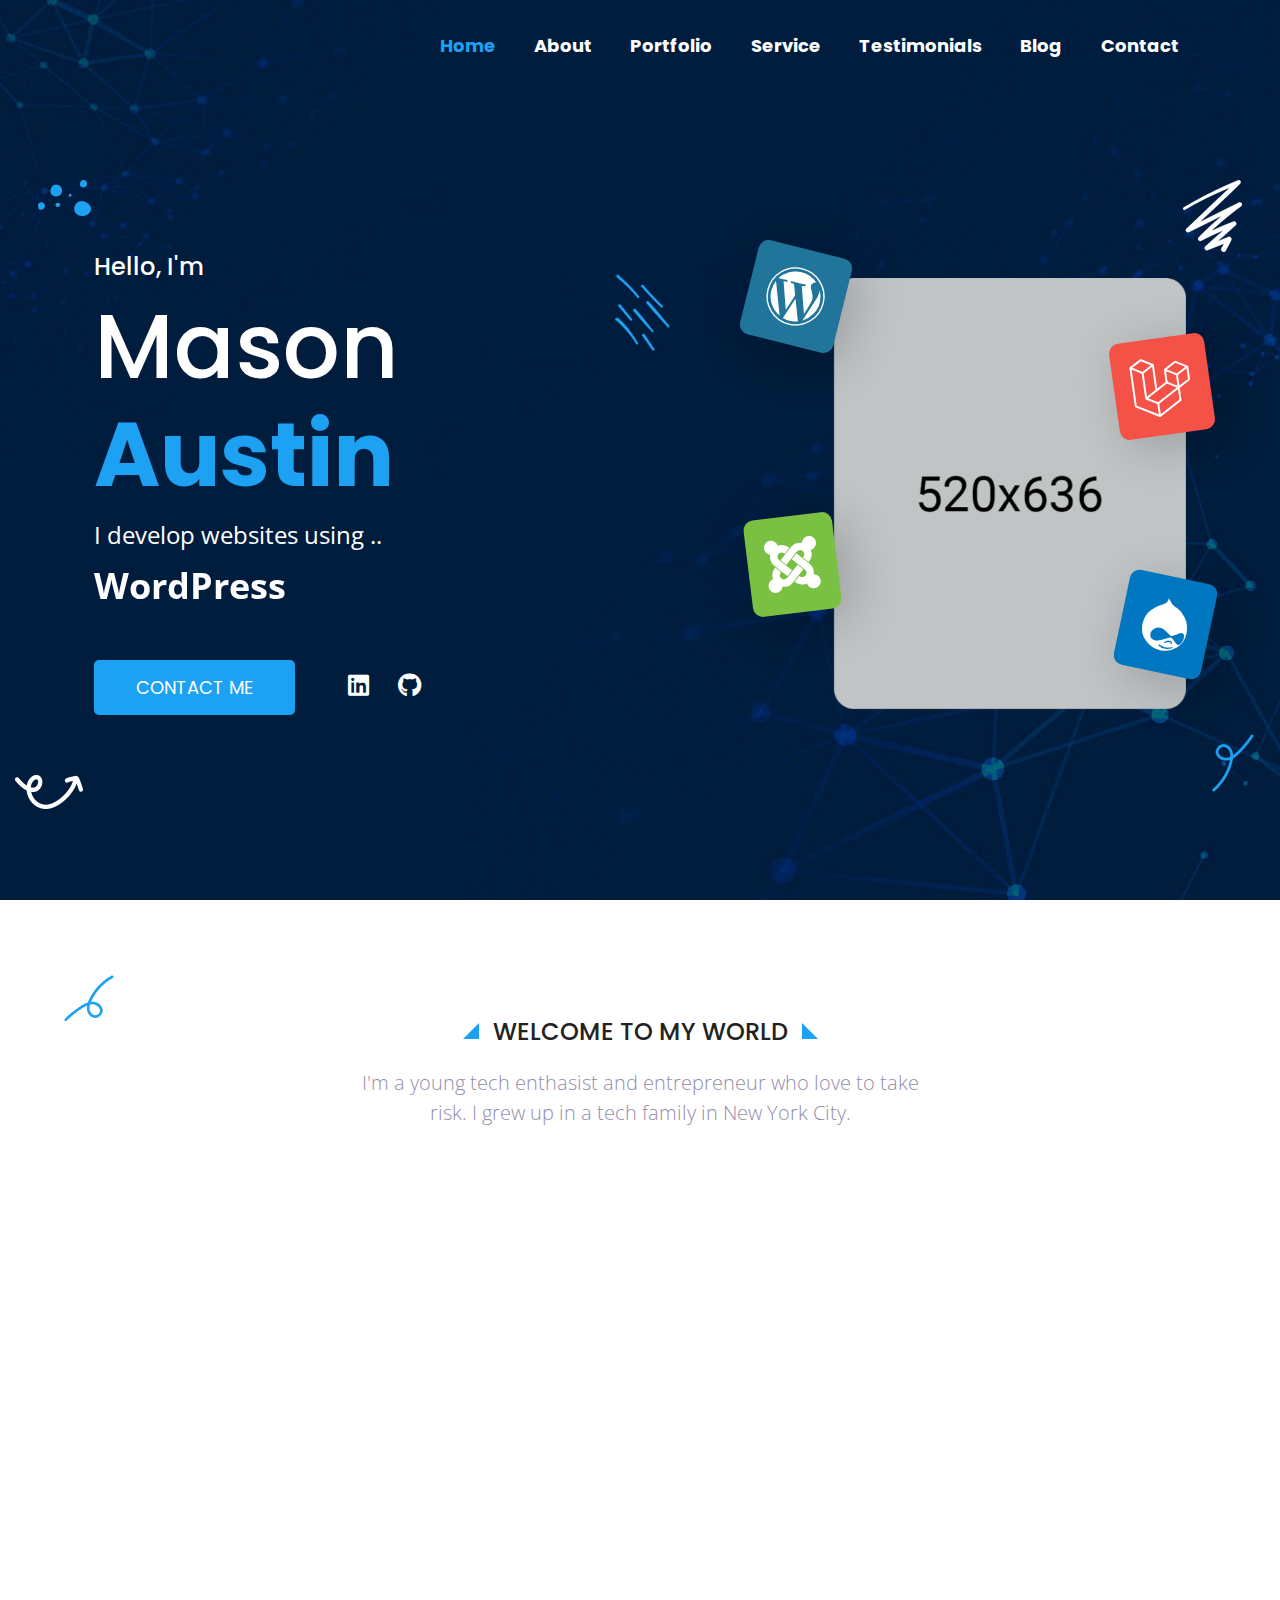
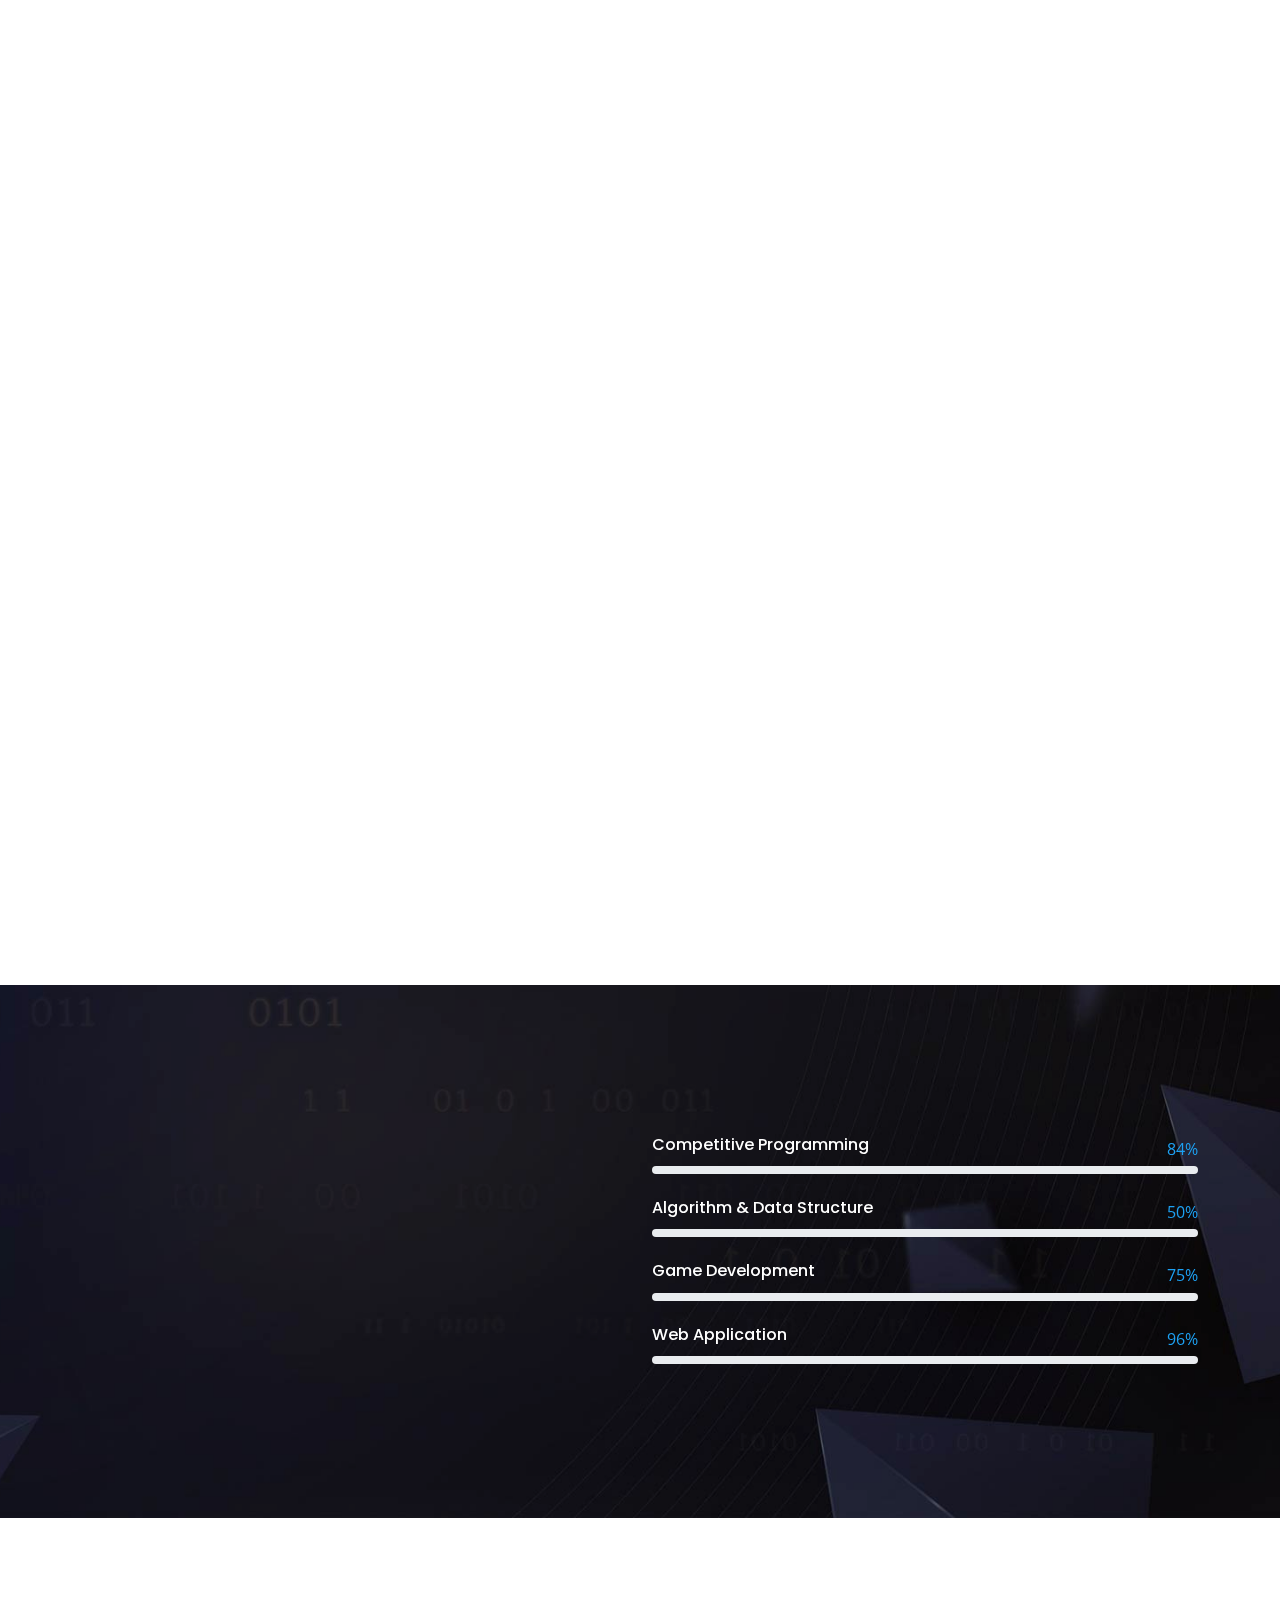
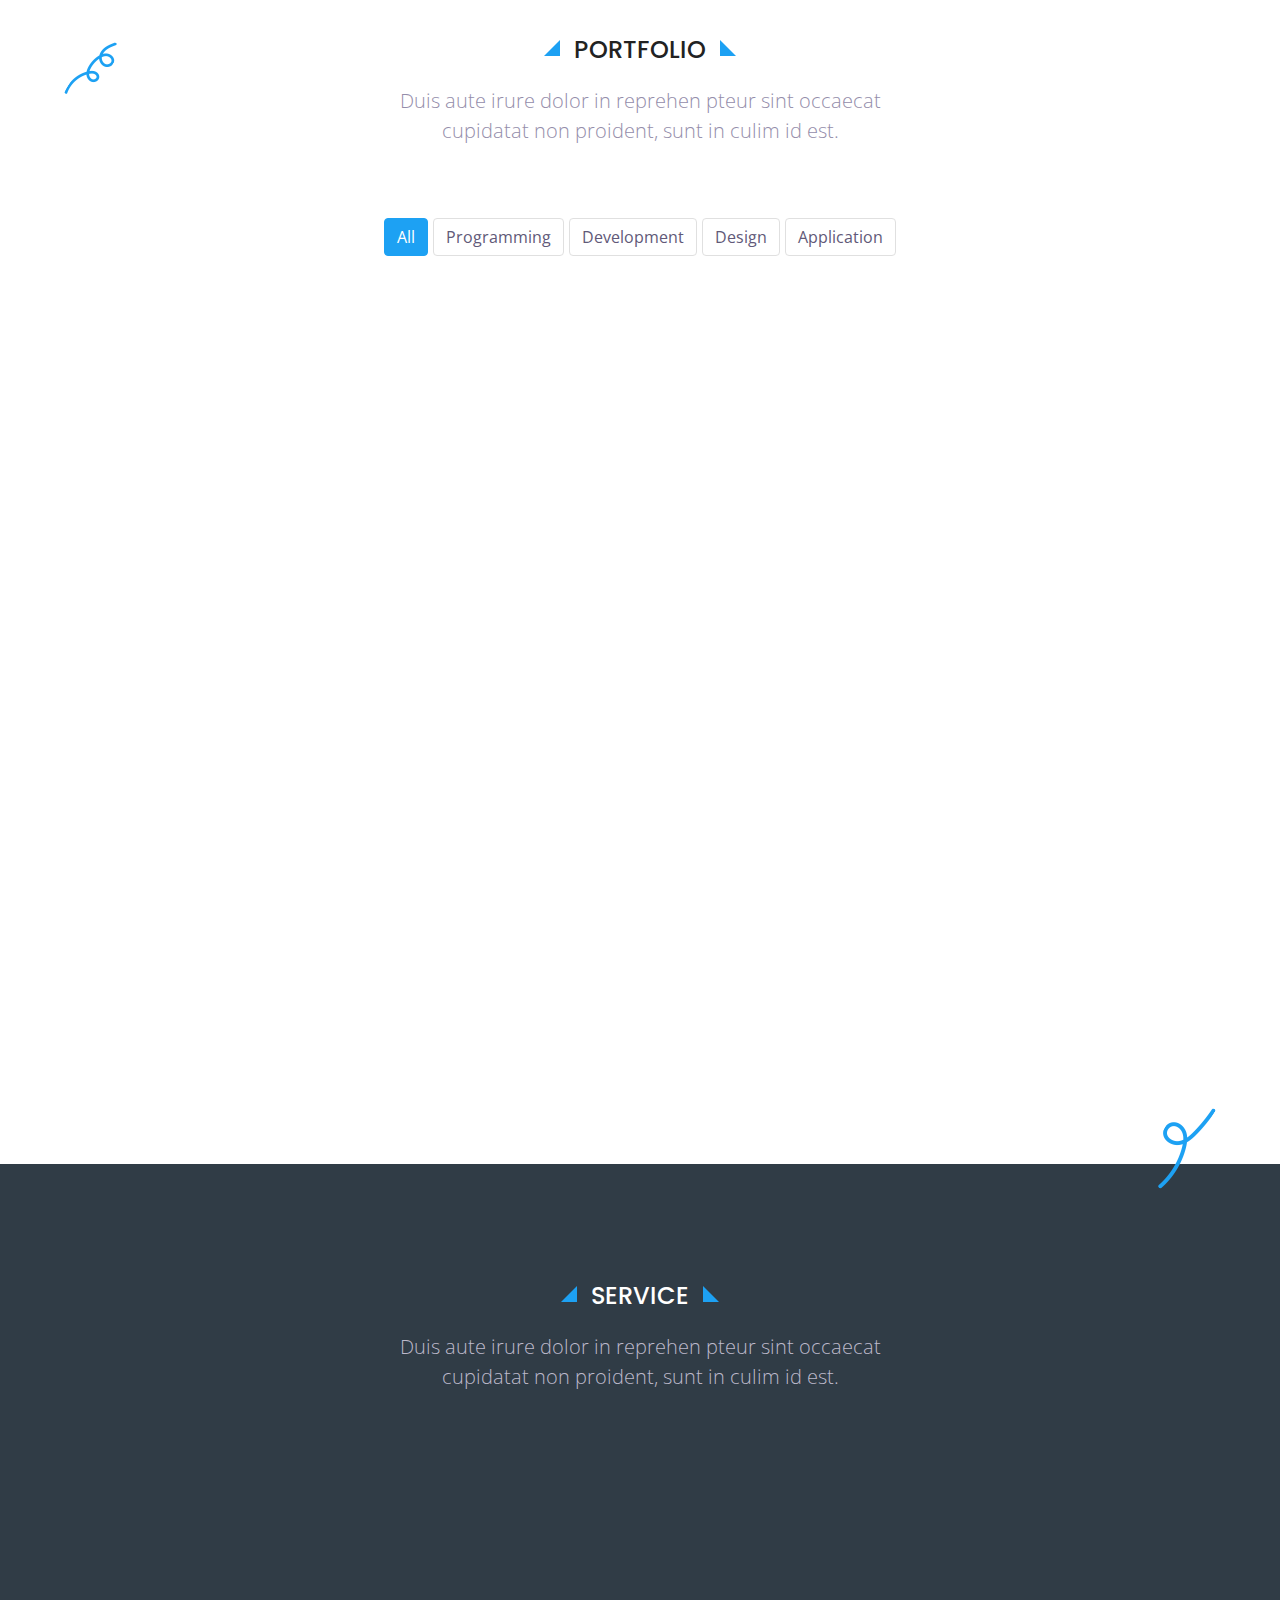
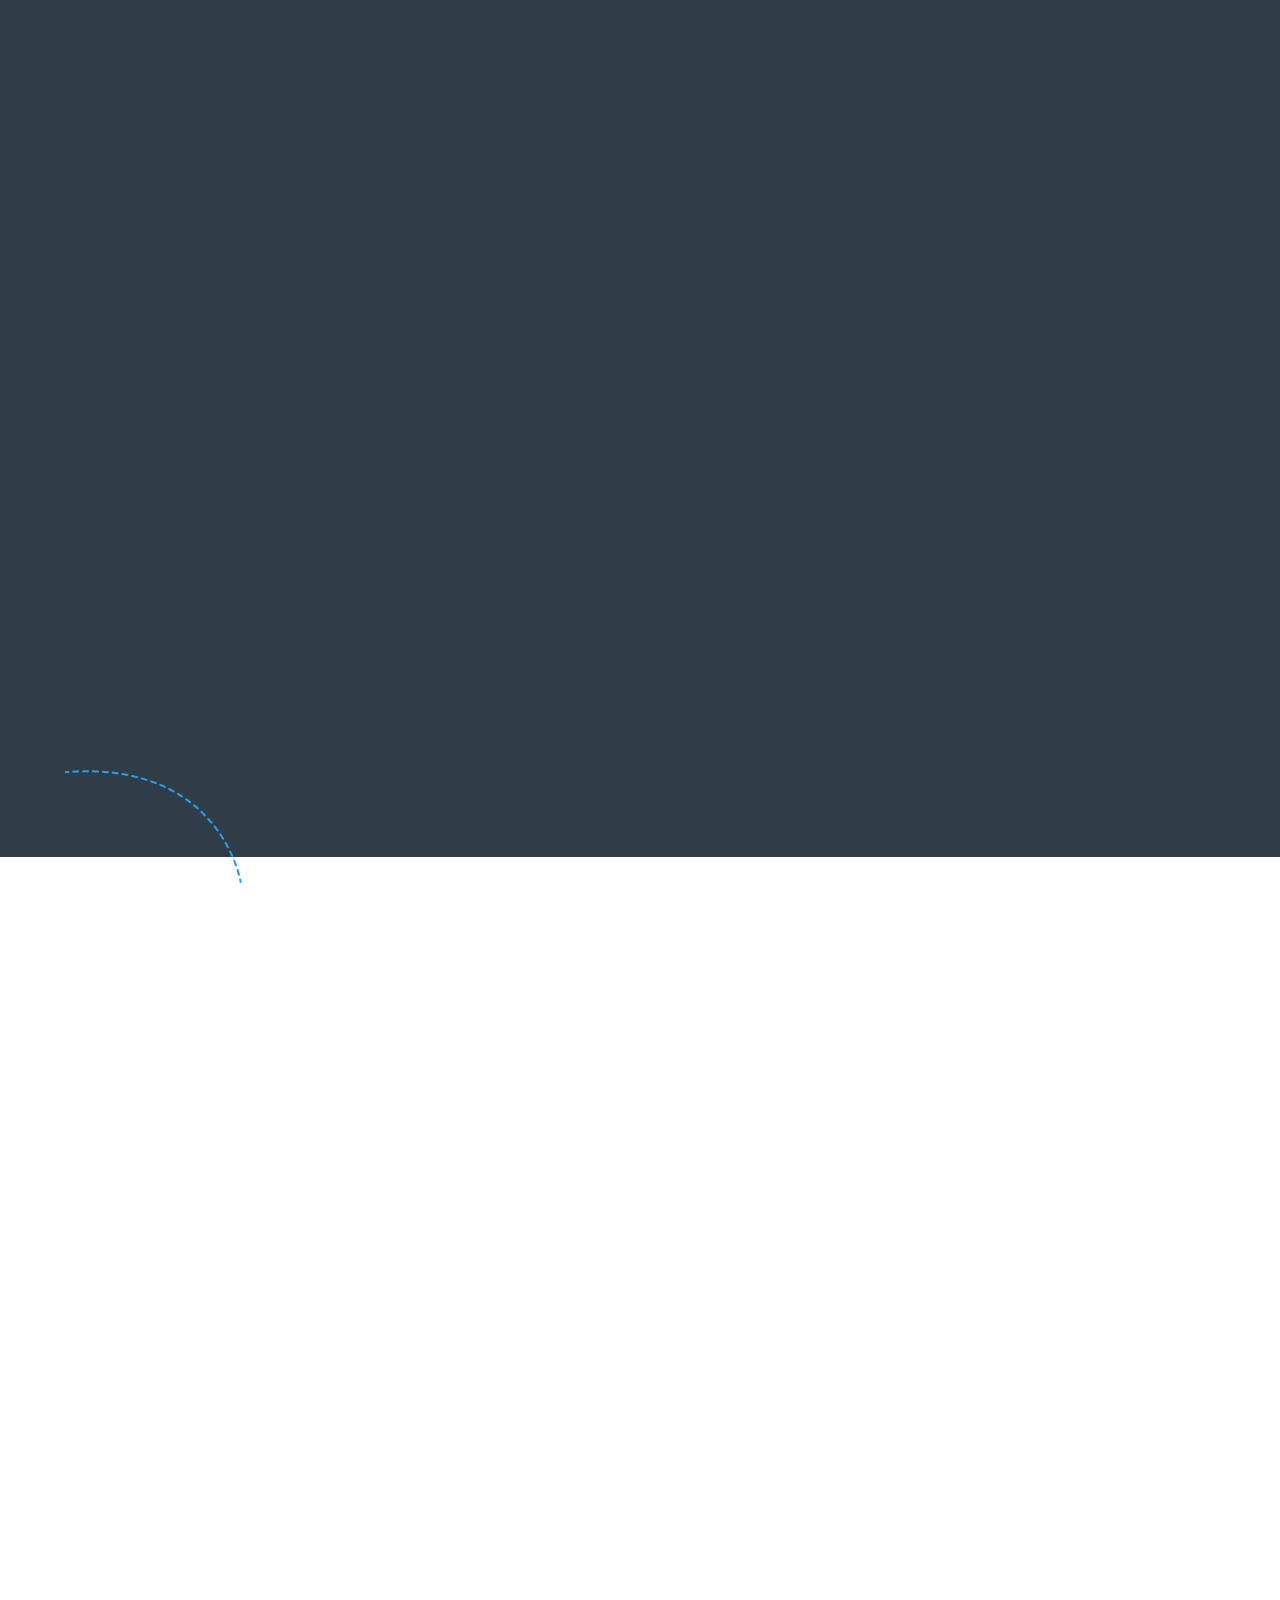
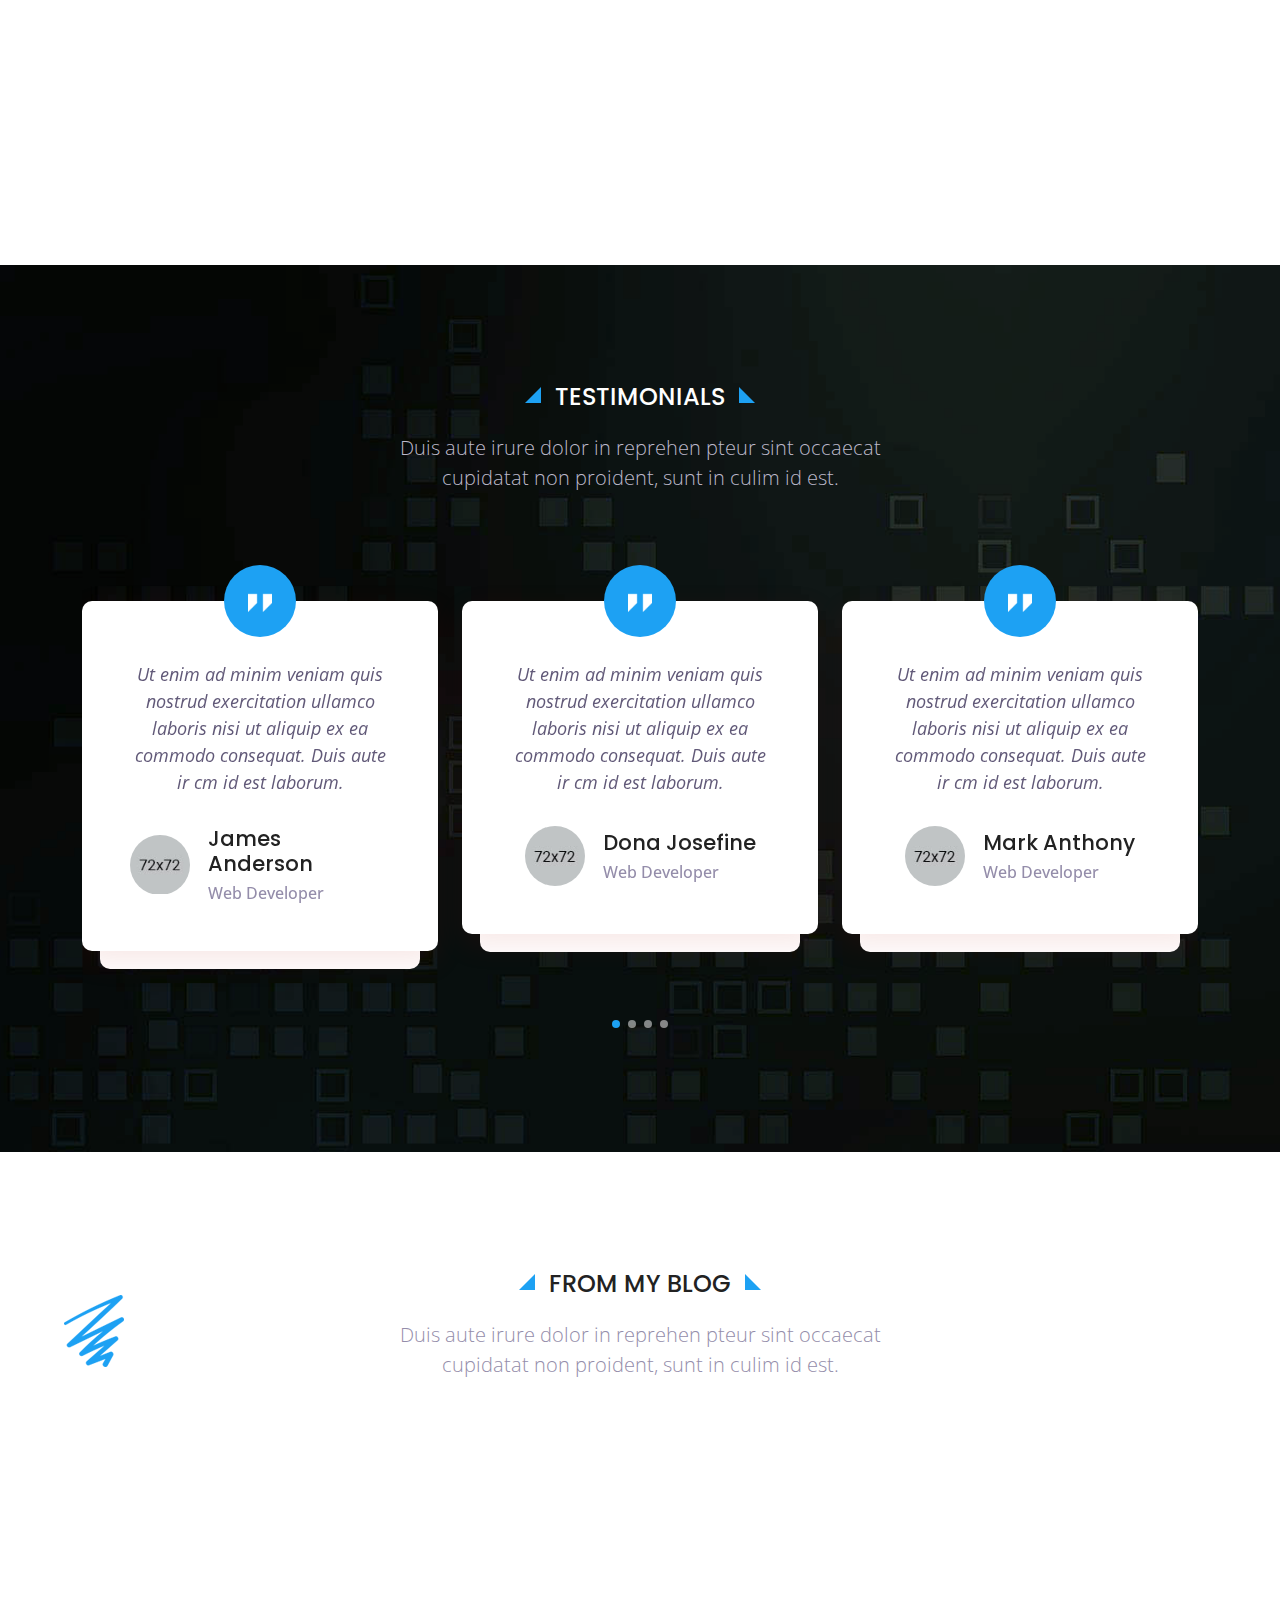
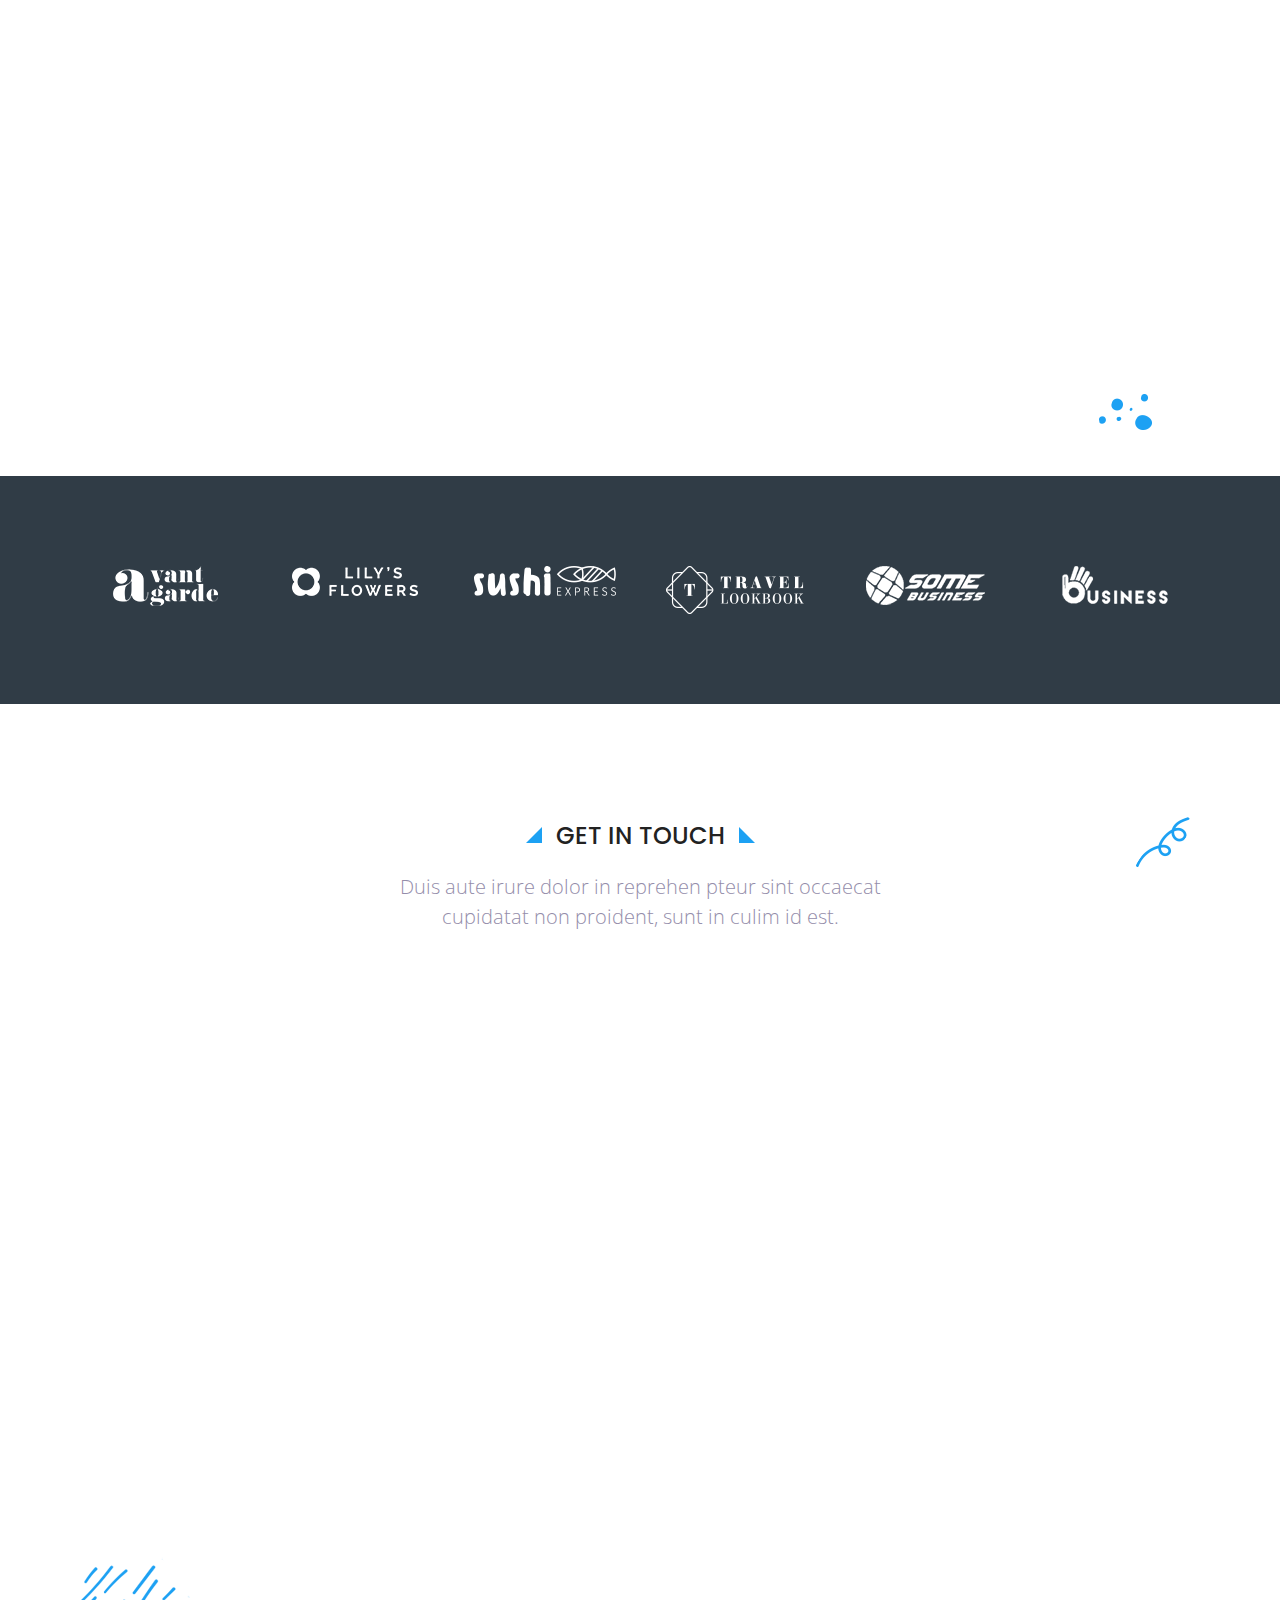
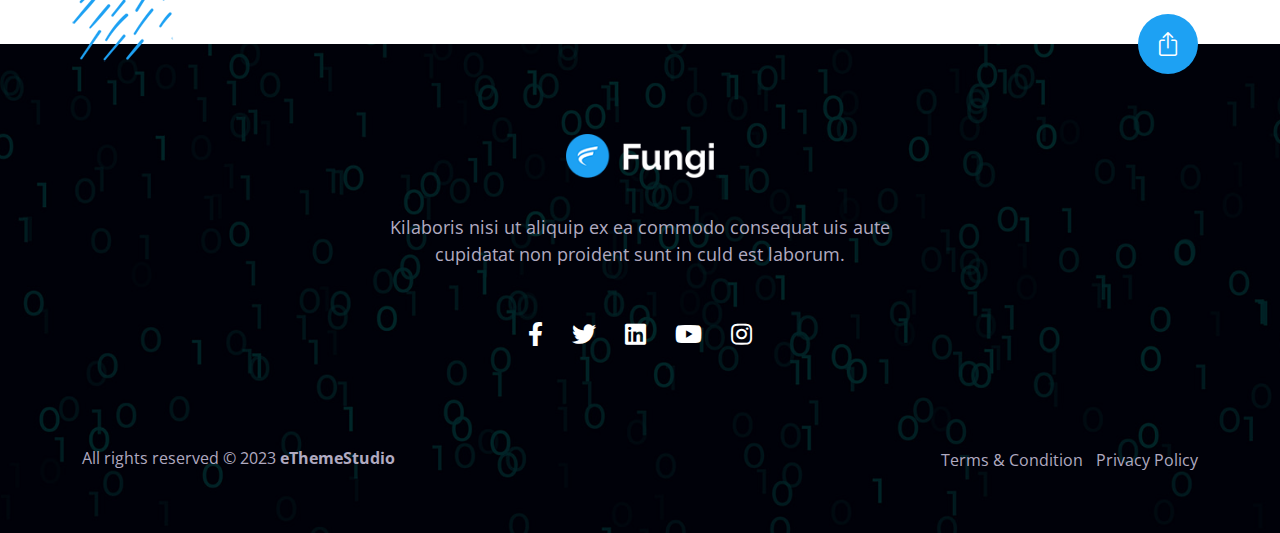
==== index.html @ 246255ef "add template" ====
<!DOCTYPE html>
<html lang="zxx">
  <head>
    <!-- Meta -->
    <meta charset="utf-8" />
    <meta name="viewport" content="width=device-width, initial-scale=1" />

    <!-- Favicon -->
    <link rel="shortcut icon" href="image/favicon.ico" type="image/x-icon" />
    <link rel="icon" href="image/favicon.ico" type="image/x-icon" />

    <!-- Icons -->
    <link rel="stylesheet" type="text/css" href="css/pe-icon-7-stroke.css" />
    <link rel="stylesheet" type="text/css" href="css/pe-helper.css" />
    <link rel="stylesheet" href="css/bootstrap-icons.css" />
    <link rel="stylesheet" type="text/css" href="css/all.min.css" />

    <!-- Fonts -->
    <link rel="preconnect" href="https://fonts.googleapis.com" />
    <link rel="preconnect" href="https://fonts.gstatic.com" crossorigin />
    <link
      href="https://fonts.googleapis.com/css2?family=Open+Sans:ital,wght@0,400;0,700;1,400;1,700&family=Poppins:wght@700;900&display=swap"
      rel="stylesheet"
    />

    <!-- CSS -->
    <link href="css/bootstrap.min.css" rel="stylesheet" />
    <link rel="stylesheet" href="css/swiper-bundle.min.css" />
    <link rel="stylesheet" href="css/leaflet.css" />
    <link rel="stylesheet" href="css/aos.css" />
    <link rel="stylesheet" type="text/css" href="css/style.css" />

    <title>Mason Austin</title>
  </head>
  <body
    data-bs-spy="scroll"
    data-bs-target="#site-navbar"
    class="home-developer"
  >
    <!-- PRE LOADER -->
    <div class="preloader js-preloader flex-center">
      <div class="dots">
        <div class="dot"></div>
        <div class="dot"></div>
        <div class="dot"></div>
      </div>
    </div>

    <!-- SITE HEADER -->
    <header class="site-header" id="site-header">
      <nav class="navbar navbar-expand-xl" id="site-navbar">
        <div class="container">
          <!-- <a class="navbar-brand" href="index.html"
            ><img class="img-fluid" src="image/fungi_logo.png" alt="fungi logo"
          /></a> -->

          <button
            class="navbar-toggler"
            type="button"
            data-bs-toggle="collapse"
            data-bs-target="#navbarSupportedContent"
            aria-controls="navbarSupportedContent"
            aria-expanded="false"
            aria-label="Toggle navigation"
          >
            <span class="navbar-toggler-icon"><i class="bi bi-list"></i></span>
          </button>
          <div class="collapse navbar-collapse" id="navbarSupportedContent">
            <ul class="navbar-nav ms-auto mb-lg-0">
              <li class="nav-item">
                <a
                  class="nav-link active"
                  aria-current="page"
                  href="#site-header"
                  >Home</a
                >
              </li>
              <li class="nav-item">
                <a class="nav-link" href="#about-section">About</a>
              </li>
              <li class="nav-item">
                <a class="nav-link" href="#portfolio-section">Portfolio</a>
              </li>
              <li class="nav-item">
                <a class="nav-link" href="#service-section">Service</a>
              </li>
              <li class="nav-item">
                <a class="nav-link" href="#testimonial-section">Testimonials</a>
              </li>
              <li class="nav-item">
                <a class="nav-link" href="#blog-section">Blog</a>
              </li>
              <li class="nav-item">
                <a class="nav-link" href="#contact-section">Contact</a>
              </li>
            </ul>
            <!-- .navbar-nav -->
          </div>
          <!-- .collapse -->
        </div>
        <!-- .container -->
      </nav>
      <!-- .navbar -->
    </header>
    <!-- .site-header -->

    <!-- HERO AREA -->
    <section class="hero-area" id="hero-area">
      <div class="container">
        <div class="hero-content d-flex justify-content-center">
          <div class="row d-flex align-items-center justify-content-center">
            <div class="col-xl-6 order-xl-last image-block">
              <div class="image-wrapper" data-tilt data-tilt-max="10">
                <ul class="hero-icons">
                  <li>
                    <i class="fab fa-wordpress"></i>
                  </li>
                  <li>
                    <i class="fab fa-laravel"></i>
                  </li>
                  <li>
                    <i class="fab fa-joomla"></i>
                  </li>
                  <li>
                    <i class="fab fa-drupal"></i>
                  </li>
                </ul>
                <img
                  class="img-fluid"
                  src="image/hero_main_image.png"
                  alt="hero main image"
                />
              </div>
              <!-- .image-wrapper -->
            </div>
            <!-- .image-block -->

            <div class="col-xl-6 order-xl-first content-block">
              <h1 class="hero-head">
                <small>Hello, I'm</small>Mason<strong>Austin</strong>
              </h1>
              <p>I develop websites using ..</p>
              <div id="tech-tools" class="tech-tools">
                <span>WordPress</span>
                <span>Laravel</span>
                <span>Joomla</span>
                <span>Drupal</span>
              </div>
              <div class="link-group">
                <a class="btn-main" href="#">Contact Me</a>
                <ul class="hero-social list-inline">
                  <li class="list-inline-item">
                    <a
                      target="_blank"
                      href="https://www.linkedin.com/in/mason-austin-a1b568240/"
                      ><i class="fab fa-linkedin"></i
                    ></a>
                  </li>
                  <li class="list-inline-item">
                    <a target="_blank" href="https://github.com/masonaustin42"
                      ><i class="fab fa-github"></i
                    ></a>
                  </li>
                </ul>
                <!-- .hero-social -->
              </div>
              <!-- .link-group -->
            </div>
            <!-- .content-block -->
          </div>
          <!-- .row -->
        </div>
        <!-- .hero-content -->
      </div>
      <!-- .container -->
      <div class="design-elements">
        <img
          class="de-hero-1 elem-updown"
          src="image/design-elements/hero-element-1.png"
          alt="hero element 1"
        />
        <img
          class="de-hero-2 elem-move"
          src="image/design-elements/hero-element-2.png"
          alt="hero element 2"
        />
        <img
          class="de-hero-3 elem-updown"
          src="image/design-elements/hero-element-3.png"
          alt="hero element 3"
        />
        <img
          class="de-hero-4 elem-updown"
          src="image/design-elements/hero-element-4.png"
          alt="hero element 4"
        />
        <img
          class="de-hero-5 elem-move"
          src="image/design-elements/hero-element-5.png"
          alt="hero element 5"
        />
      </div>
      <!-- .design-elements -->
    </section>
    <!-- .hero-area -->

    <!-- INTRO SECTION -->
    <section class="intro-section section-block">
      <div class="container">
        <div class="section-title">
          <h2>Welcome to my World</h2>
          <p class="lead">
            I'm a young tech enthasist and entrepreneur who love to take risk. I
            grew up in a tech family in New York City.
          </p>
        </div>
        <!-- .section-title -->
        <div class="row">
          <div class="col-xl-4 col-lg-6" data-aos="fade-up">
            <div class="item-wrapper">
              <div class="icon-box"><i class="pe-7s-science"></i></div>
              <div class="content-wrapper">
                <h3>Creativity</h3>
                <p>
                  Duis aute irure dolor in it esse cillum dolore eu fugiat nulla
                  pari erunt mollit anim id est laborum.
                </p>
              </div>
              <!-- .content-wrapper -->
            </div>
            <!-- .item-wrapper -->
          </div>
          <div
            class="col-xl-4 col-lg-6"
            data-aos="fade-up"
            data-aos-delay="300"
            data-aos-duration="1200"
          >
            <div class="item-wrapper">
              <div class="icon-box"><i class="pe-7s-diamond"></i></div>
              <div class="content-wrapper">
                <h3>Dedication</h3>
                <p>
                  Beaboris nisi ut aliquip ex ea commodo consen cillum dolore eu
                  fugiat nulla pariatur.
                </p>
              </div>
              <!-- .content-wrapper -->
            </div>
            <!-- .item-wrapper -->
          </div>
          <div
            class="col-xl-4 col-lg-6"
            data-aos="fade-up"
            data-aos-delay="600"
            data-aos-duration="1200"
          >
            <div class="item-wrapper">
              <div class="icon-box"><i class="pe-7s-rocket"></i></div>
              <div class="content-wrapper">
                <h3>Hard Work</h3>
                <p>
                  Excepteur sint occaecat cupidatat non proident, sunt in culpa
                  qui offi llit anim id est laborum.
                </p>
              </div>
              <!-- .content-wrapper -->
            </div>
            <!-- .item-wrapper -->
          </div>
        </div>
        <!-- .row -->
      </div>
      <!-- .container -->

      <div class="design-elements">
        <img
          class="de-intro-1 elem-updown"
          src="image/design-elements/intro-element-1.png"
          alt="intro element 1"
        />
      </div>
      <!-- .design-elements -->
    </section>
    <!-- .intro-section -->

    <!-- ABOUT SECTION -->
    <section
      class="about-section section-block"
      id="about-section"
      data-aos="fade-up"
    >
      <div class="container">
        <div class="row">
          <div
            class="col-xl-6 image-block"
            data-aos="fade-right"
            data-aos-delay="200"
            data-aos-duration="2000"
          >
            <div
              class="img-wrapper about-img-wrap"
              data-tilt
              data-tilt-max="10"
            >
              <img
                class="about-img-1 img-fluid"
                src="image/about-image-1.png"
                alt="about image"
              />
              <img
                class="about-img-2 img-fluid"
                src="image/about-image-2.png"
                alt="about image 2"
              />
            </div>
          </div>
          <div
            class="col-xl-6 content-block"
            data-aos="fade-right"
            data-aos-delay="400"
            data-aos-duration="2000"
          >
            <h2><span>About Me</span>I develop Websites & Business</h2>
            <p>
              Duis aute irure dolor in reprehenderit in voluptate velit esse
              cillum dolore eu fugiat nulla pariatur. Excepteur sint occaecat
              cupidatat non proident, sunt in culpa qui officia deserunt mollit
              anim id est laborum.
            </p>
            <p>
              Tabore et dolore magna aliqua. Ut enim ad minim veniam, quis
              nostrud exercitation ullamco laboris nisi ut aliquip ex ea commodo
              consequat.
            </p>
            <div class="personal-details row">
              <div class="col-md-6">
                <ul class="personal-info">
                  <li>
                    <h4>Name</h4>
                    <p>James Smith</p>
                  </li>
                  <li>
                    <h4>Email</h4>
                    <p>hello@jamesanderson.com</p>
                  </li>
                  <li>
                    <h4>Phone</h4>
                    <p>+123 456 7890</p>
                  </li>
                </ul>
                <!-- .personal-info -->
              </div>
              <!-- .col-md-6 -->
              <div class="col-md-6">
                <ul class="personal-info">
                  <li>
                    <h4>Age</h4>
                    <p>27 Years</p>
                  </li>
                  <li>
                    <h4>Education</h4>
                    <p>Bachelors in Physics</p>
                  </li>
                  <li>
                    <h4>Freelance</h4>
                    <p>Available</p>
                  </li>
                </ul>
                <!-- .personal-info -->
              </div>
              <!-- .col-md-6 -->
            </div>
            <!-- .personal-details -->
            <a class="btn-main" href="#">Download CV</a>
          </div>
        </div>
        <!-- .row -->
      </div>
      <!-- .container -->
      <div class="design-elements">
        <img
          class="de-about-1 elem-updown"
          src="image/design-elements/about-element-1.png"
          alt="about element 1"
        />
        <img
          class="de-about-2 elem-updown"
          src="image/design-elements/about-element-2.png"
          alt="about element 2"
        />
      </div>
      <!-- .design-elements -->
    </section>
    <!-- .about-section -->

    <!-- SKILL SECTION -->
    <section class="skill-section section-block" id="skill-section">
      <div class="container">
        <div class="row">
          <div
            class="col-xl-6 content-block"
            data-aos="fade-down"
            data-aos-duration="2000"
          >
            <h2>
              <span>My Skills</span>I'm great in what I do and I'm loving it
            </h2>
            <p class="lead">
              Duis aute irure dolor in reprehenderit in voluptate velit esse
              cillum dolore eu fugiat nulla pariat non proident, sunt in culpa
              qui officia deserunt mollit anim id est laborum.
            </p>
          </div>
          <div class="col-xl-6 progress-block">
            <div class="progress-wrapper">
              <h4>Competitive Programming</h4>
              <p class="progress-value">84%</p>
              <div class="progress">
                <div
                  class="progress-bar"
                  role="progressbar"
                  style="width: 0%"
                  aria-valuenow="84"
                  aria-valuemin="0"
                  aria-valuemax="100"
                ></div>
              </div>
            </div>
            <div class="progress-wrapper">
              <h4>Algorithm &amp; Data Structure</h4>
              <p class="progress-value">50%</p>
              <div class="progress">
                <div
                  class="progress-bar"
                  role="progressbar"
                  style="width: 0%"
                  aria-valuenow="50"
                  aria-valuemin="0"
                  aria-valuemax="100"
                ></div>
              </div>
            </div>
            <div class="progress-wrapper">
              <h4>Game Development</h4>
              <p class="progress-value">75%</p>
              <div class="progress">
                <div
                  class="progress-bar"
                  role="progressbar"
                  style="width: 0%"
                  aria-valuenow="75"
                  aria-valuemin="0"
                  aria-valuemax="100"
                ></div>
              </div>
            </div>
            <div class="progress-wrapper">
              <h4>Web Application</h4>
              <p class="progress-value">96%</p>
              <div class="progress">
                <div
                  class="progress-bar"
                  role="progressbar"
                  style="width: 0%"
                  aria-valuenow="96"
                  aria-valuemin="0"
                  aria-valuemax="100"
                ></div>
              </div>
            </div>
          </div>
        </div>
        <!-- .row -->
      </div>
      <!-- .container -->
    </section>
    <!-- .skill-section -->

    <!-- PORTFOLIO SECTION -->
    <section class="portfolio-section section-block" id="portfolio-section">
      <div class="container">
        <div class="section-title">
          <h2>Portfolio</h2>
          <p class="lead">
            Duis aute irure dolor in reprehen pteur sint occaecat cupidatat non
            proident, sunt in culim id est.
          </p>
        </div>
        <!-- .section-title -->
        <div class="button-group filter-button-group">
          <button class="active" data-filter="*">All</button>
          <button class="" data-filter=".programming">Programming</button>
          <button class="" data-filter=".development">Development</button>
          <button class="" data-filter=".design">Design</button>
          <button class="" data-filter=".application">Application</button>
        </div>
        <div class="row grid" data-aos="fade-up" data-aos-duration="2000">
          <div class="col-lg-4 col-md-6 grid-item programming">
            <div class="box">
              <img
                src="image/portfolio/portfolio-item-01.jpg"
                alt="portfolio image"
              />
              <div class="box-content">
                <span class="category">Programming</span>
                <h3 class="title">Website design for Rainy Design</h3>
              </div>
              <div class="icon-box">
                <a
                  href="#"
                  data-bs-toggle="modal"
                  data-bs-target="#portfolioModal6"
                  ><i class="bi bi-plus-lg"></i
                ></a>
              </div>

              <!-- Modal -->
              <div
                class="modal fade"
                id="portfolioModal6"
                tabindex="-1"
                aria-labelledby="portfolioModal6"
                aria-hidden="true"
              >
                <div
                  class="modal-dialog modal-dialog-scrollable modal-dialog-centered modal-xl"
                >
                  <div class="modal-content">
                    <div class="modal-body">
                      <button
                        type="button"
                        class="btn-close"
                        data-bs-dismiss="modal"
                        aria-label="Close"
                      >
                        <i class="bi bi-x"></i>
                      </button>
                      <div class="row item-content">
                        <div class="col-xl-12">
                          <img
                            src="image/portfolio/portfolio_large_1.jpg"
                            alt="portfolio image"
                          />
                        </div>
                        <div class="col-xl-8">
                          <div class="content-wrapper">
                            <h2 class="item-title">
                              Branding for ABC Corporation
                            </h2>
                            <p>
                              Duis aute irure dolor in reprehenderit in
                              voluptate velit esse cillum dolore eu fugiat nulla
                              pariatur. Lorem ipsum dolor sit amet, consectetur
                              adipisicing elit, sed do eiusmod tempor incididunt
                              ut labore et dolore magna aliqua. Ut enim ad minim
                              veniam, quis nostrud exercitation ullamco laboris
                              nisi ut aliquip ex ea commodo consequat. Excepteur
                              sint occaecat cupidatat non proident, sunt in
                              culpa qui officia deserunt mollit anim id est
                              laborum.
                            </p>
                            <p>
                              Duis aute irure dolor in reprehenderit in
                              voluptate velit esse cillum dolore eu fugiat nulla
                              pariatur. Excepteur sint occaecat cupidatat non
                              proident, sunt in culpa qui officia deserunt
                              mollit anim id est laborum.
                            </p>
                          </div>
                        </div>
                        <div class="col-xl-4">
                          <div class="meta-wrapper">
                            <ul class="item-meta">
                              <li>
                                Project Type:
                                <span class="meta-value">Graphic Design</span>
                              </li>
                              <li>
                                Client:
                                <span class="meta-value">Juwel Khan</span>
                              </li>
                              <li>
                                Duration:
                                <span class="meta-value">2 Weeks</span>
                              </li>
                              <li>
                                Task:
                                <span class="meta-value">UI/UX, Frontend</span>
                              </li>
                              <li>
                                Budget: <span class="meta-value">$2000</span>
                              </li>
                            </ul>
                          </div>
                          <!-- .meta-wrapper -->
                        </div>
                      </div>
                      <!-- .row -->
                    </div>
                  </div>
                </div>
              </div>
            </div>
          </div>
          <div class="col-lg-4 col-md-6 grid-item development application">
            <div class="box">
              <img
                src="image/portfolio/portfolio-item-02.jpg"
                alt="portfolio image"
              />
              <div class="box-content">
                <span class="category">Development</span>
                <h3 class="title">Come on babe light my fire</h3>
              </div>

              <div class="icon-box">
                <a
                  href="#"
                  data-bs-toggle="modal"
                  data-bs-target="#portfolioModal5"
                  ><i class="bi bi-plus-lg"></i
                ></a>
              </div>

              <!-- Modal -->
              <div
                class="modal fade"
                id="portfolioModal5"
                tabindex="-1"
                aria-labelledby="portfolioModal5"
                aria-hidden="true"
              >
                <div
                  class="modal-dialog modal-dialog-scrollable modal-dialog-centered modal-xl"
                >
                  <div class="modal-content">
                    <div class="modal-body">
                      <button
                        type="button"
                        class="btn-close"
                        data-bs-dismiss="modal"
                        aria-label="Close"
                      >
                        <i class="bi bi-x"></i>
                      </button>
                      <div class="row item-content">
                        <div class="col-xl-12">
                          <img
                            src="image/portfolio/portfolio_large_2.jpg"
                            alt="portfolio image"
                          />
                        </div>
                        <div class="col-xl-8">
                          <div class="content-wrapper">
                            <h2 class="item-title">
                              Branding for ABC Corporation
                            </h2>
                            <p>
                              Duis aute irure dolor in reprehenderit in
                              voluptate velit esse cillum dolore eu fugiat nulla
                              pariatur. Lorem ipsum dolor sit amet, consectetur
                              adipisicing elit, sed do eiusmod tempor incididunt
                              ut labore et dolore magna aliqua. Ut enim ad minim
                              veniam, quis nostrud exercitation ullamco laboris
                              nisi ut aliquip ex ea commodo consequat. Excepteur
                              sint occaecat cupidatat non proident, sunt in
                              culpa qui officia deserunt mollit anim id est
                              laborum.
                            </p>
                            <p>
                              Duis aute irure dolor in reprehenderit in
                              voluptate velit esse cillum dolore eu fugiat nulla
                              pariatur. Excepteur sint occaecat cupidatat non
                              proident, sunt in culpa qui officia deserunt
                              mollit anim id est laborum.
                            </p>
                          </div>
                        </div>
                        <div class="col-xl-4">
                          <div class="meta-wrapper">
                            <ul class="item-meta">
                              <li>
                                Project Type:
                                <span class="meta-value">Graphic Design</span>
                              </li>
                              <li>
                                Client:
                                <span class="meta-value">Juwel Khan</span>
                              </li>
                              <li>
                                Duration:
                                <span class="meta-value">2 Weeks</span>
                              </li>
                              <li>
                                Task:
                                <span class="meta-value">UI/UX, Frontend</span>
                              </li>
                              <li>
                                Budget: <span class="meta-value">$2000</span>
                              </li>
                            </ul>
                          </div>
                          <!-- .meta-wrapper -->
                        </div>
                      </div>
                      <!-- .row -->
                    </div>
                  </div>
                </div>
              </div>
            </div>
          </div>
          <div
            class="col-lg-4 col-md-6 grid-item application programming design"
          >
            <div class="box">
              <img
                src="image/portfolio/portfolio-item-03.jpg"
                alt="portfolio image"
              />
              <div class="box-content">
                <span class="category">Design</span>
                <h3 class="title">When the musics over turn off the light</h3>
              </div>
              <div class="icon-box">
                <a
                  href="#"
                  data-bs-toggle="modal"
                  data-bs-target="#portfolioModal4"
                  ><i class="bi bi-plus-lg"></i
                ></a>
              </div>

              <!-- Modal -->
              <div
                class="modal fade"
                id="portfolioModal4"
                tabindex="-1"
                aria-labelledby="portfolioModal4"
                aria-hidden="true"
              >
                <div
                  class="modal-dialog modal-dialog-scrollable modal-dialog-centered modal-xl"
                >
                  <div class="modal-content">
                    <div class="modal-body">
                      <button
                        type="button"
                        class="btn-close"
                        data-bs-dismiss="modal"
                        aria-label="Close"
                      >
                        <i class="bi bi-x"></i>
                      </button>
                      <div class="row item-content">
                        <div class="col-xl-12">
                          <img
                            src="image/portfolio/portfolio_large_3.jpg"
                            alt="portfolio image"
                          />
                        </div>
                        <div class="col-xl-8">
                          <div class="content-wrapper">
                            <h2 class="item-title">
                              Branding for ABC Corporation
                            </h2>
                            <p>
                              Duis aute irure dolor in reprehenderit in
                              voluptate velit esse cillum dolore eu fugiat nulla
                              pariatur. Lorem ipsum dolor sit amet, consectetur
                              adipisicing elit, sed do eiusmod tempor incididunt
                              ut labore et dolore magna aliqua. Ut enim ad minim
                              veniam, quis nostrud exercitation ullamco laboris
                              nisi ut aliquip ex ea commodo consequat. Excepteur
                              sint occaecat cupidatat non proident, sunt in
                              culpa qui officia deserunt mollit anim id est
                              laborum.
                            </p>
                            <p>
                              Duis aute irure dolor in reprehenderit in
                              voluptate velit esse cillum dolore eu fugiat nulla
                              pariatur. Excepteur sint occaecat cupidatat non
                              proident, sunt in culpa qui officia deserunt
                              mollit anim id est laborum.
                            </p>
                          </div>
                        </div>
                        <div class="col-xl-4">
                          <div class="meta-wrapper">
                            <ul class="item-meta">
                              <li>
                                Project Type:
                                <span class="meta-value">Graphic Design</span>
                              </li>
                              <li>
                                Client:
                                <span class="meta-value">Juwel Khan</span>
                              </li>
                              <li>
                                Duration:
                                <span class="meta-value">2 Weeks</span>
                              </li>
                              <li>
                                Task:
                                <span class="meta-value">UI/UX, Frontend</span>
                              </li>
                              <li>
                                Budget: <span class="meta-value">$2000</span>
                              </li>
                            </ul>
                          </div>
                          <!-- .meta-wrapper -->
                        </div>
                      </div>
                      <!-- .row -->
                    </div>
                  </div>
                </div>
              </div>
            </div>
          </div>
          <div class="col-lg-4 col-md-6 grid-item design application">
            <div class="box">
              <img
                src="image/portfolio/portfolio-item-04.jpg"
                alt="portfolio image"
              />
              <div class="box-content">
                <span class="category">Application</span>
                <h3 class="title">She's got a smile that seems to me</h3>
              </div>
              <div class="icon-box">
                <a
                  href="#"
                  data-bs-toggle="modal"
                  data-bs-target="#portfolioModal3"
                  ><i class="bi bi-plus-lg"></i
                ></a>
              </div>

              <!-- Modal -->
              <div
                class="modal fade"
                id="portfolioModal3"
                tabindex="-1"
                aria-labelledby="portfolioModal3"
                aria-hidden="true"
              >
                <div
                  class="modal-dialog modal-dialog-scrollable modal-dialog-centered modal-xl"
                >
                  <div class="modal-content">
                    <div class="modal-body">
                      <button
                        type="button"
                        class="btn-close"
                        data-bs-dismiss="modal"
                        aria-label="Close"
                      >
                        <i class="bi bi-x"></i>
                      </button>
                      <div class="row item-content">
                        <div class="col-xl-12">
                          <img
                            src="image/portfolio/portfolio_large_4.jpg"
                            alt="portfolio image"
                          />
                        </div>
                        <div class="col-xl-8">
                          <div class="content-wrapper">
                            <h2 class="item-title">
                              Branding for ABC Corporation
                            </h2>
                            <p>
                              Duis aute irure dolor in reprehenderit in
                              voluptate velit esse cillum dolore eu fugiat nulla
                              pariatur. Lorem ipsum dolor sit amet, consectetur
                              adipisicing elit, sed do eiusmod tempor incididunt
                              ut labore et dolore magna aliqua. Ut enim ad minim
                              veniam, quis nostrud exercitation ullamco laboris
                              nisi ut aliquip ex ea commodo consequat. Excepteur
                              sint occaecat cupidatat non proident, sunt in
                              culpa qui officia deserunt mollit anim id est
                              laborum.
                            </p>
                            <p>
                              Duis aute irure dolor in reprehenderit in
                              voluptate velit esse cillum dolore eu fugiat nulla
                              pariatur. Excepteur sint occaecat cupidatat non
                              proident, sunt in culpa qui officia deserunt
                              mollit anim id est laborum.
                            </p>
                          </div>
                        </div>
                        <div class="col-xl-4">
                          <div class="meta-wrapper">
                            <ul class="item-meta">
                              <li>
                                Project Type:
                                <span class="meta-value">Graphic Design</span>
                              </li>
                              <li>
                                Client:
                                <span class="meta-value">Juwel Khan</span>
                              </li>
                              <li>
                                Duration:
                                <span class="meta-value">2 Weeks</span>
                              </li>
                              <li>
                                Task:
                                <span class="meta-value">UI/UX, Frontend</span>
                              </li>
                              <li>
                                Budget: <span class="meta-value">$2000</span>
                              </li>
                            </ul>
                          </div>
                          <!-- .meta-wrapper -->
                        </div>
                      </div>
                      <!-- .row -->
                    </div>
                  </div>
                </div>
              </div>
            </div>
          </div>
          <div class="col-lg-4 col-md-6 grid-item programming design">
            <div class="box">
              <img
                src="image/portfolio/portfolio-item-05.jpg"
                alt="portfolio image"
              />
              <div class="box-content">
                <span class="category">Programming</span>
                <h3 class="title">So close no matter how far</h3>
              </div>
              <div class="icon-box">
                <a
                  href="#"
                  data-bs-toggle="modal"
                  data-bs-target="#portfolioModal2"
                  ><i class="bi bi-plus-lg"></i
                ></a>
              </div>

              <!-- Modal -->
              <div
                class="modal fade"
                id="portfolioModal2"
                tabindex="-1"
                aria-labelledby="portfolioModal2"
                aria-hidden="true"
              >
                <div
                  class="modal-dialog modal-dialog-scrollable modal-dialog-centered modal-xl"
                >
                  <div class="modal-content">
                    <div class="modal-body">
                      <button
                        type="button"
                        class="btn-close"
                        data-bs-dismiss="modal"
                        aria-label="Close"
                      >
                        <i class="bi bi-x"></i>
                      </button>
                      <div class="row item-content">
                        <div class="col-xl-12">
                          <img
                            src="image/portfolio/portfolio_large_5.jpg"
                            alt="portfolio image"
                          />
                        </div>
                        <div class="col-xl-8">
                          <div class="content-wrapper">
                            <h2 class="item-title">
                              Branding for ABC Corporation
                            </h2>
                            <p>
                              Duis aute irure dolor in reprehenderit in
                              voluptate velit esse cillum dolore eu fugiat nulla
                              pariatur. Lorem ipsum dolor sit amet, consectetur
                              adipisicing elit, sed do eiusmod tempor incididunt
                              ut labore et dolore magna aliqua. Ut enim ad minim
                              veniam, quis nostrud exercitation ullamco laboris
                              nisi ut aliquip ex ea commodo consequat. Excepteur
                              sint occaecat cupidatat non proident, sunt in
                              culpa qui officia deserunt mollit anim id est
                              laborum.
                            </p>
                            <p>
                              Duis aute irure dolor in reprehenderit in
                              voluptate velit esse cillum dolore eu fugiat nulla
                              pariatur. Excepteur sint occaecat cupidatat non
                              proident, sunt in culpa qui officia deserunt
                              mollit anim id est laborum.
                            </p>
                          </div>
                        </div>
                        <div class="col-xl-4">
                          <div class="meta-wrapper">
                            <ul class="item-meta">
                              <li>
                                Project Type:
                                <span class="meta-value">Graphic Design</span>
                              </li>
                              <li>
                                Client:
                                <span class="meta-value">Juwel Khan</span>
                              </li>
                              <li>
                                Duration:
                                <span class="meta-value">2 Weeks</span>
                              </li>
                              <li>
                                Task:
                                <span class="meta-value">UI/UX, Frontend</span>
                              </li>
                              <li>
                                Budget: <span class="meta-value">$2000</span>
                              </li>
                            </ul>
                          </div>
                          <!-- .meta-wrapper -->
                        </div>
                      </div>
                      <!-- .row -->
                    </div>
                  </div>
                </div>
              </div>
            </div>
          </div>
          <div class="col-lg-4 col-md-6 grid-item development design">
            <div class="box">
              <img
                src="image/portfolio/portfolio-item-06.jpg"
                alt="portfolio image"
              />
              <div class="box-content">
                <span class="category">Development</span>
                <h3 class="title">When you are stranger faces looks ugly</h3>
              </div>
              <div class="icon-box">
                <a
                  href="#"
                  data-bs-toggle="modal"
                  data-bs-target="#portfolioModal1"
                  ><i class="bi bi-plus-lg"></i
                ></a>
              </div>

              <!-- Modal -->
              <div
                class="modal fade"
                id="portfolioModal1"
                tabindex="-1"
                aria-labelledby="portfolioModal1"
                aria-hidden="true"
              >
                <div
                  class="modal-dialog modal-dialog-scrollable modal-dialog-centered modal-xl"
                >
                  <div class="modal-content">
                    <div class="modal-body">
                      <button
                        type="button"
                        class="btn-close"
                        data-bs-dismiss="modal"
                        aria-label="Close"
                      >
                        <i class="bi bi-x"></i>
                      </button>
                      <div class="row item-content">
                        <div class="col-xl-12">
                          <img
                            src="image/portfolio/portfolio_large_6.jpg"
                            alt="portfolio image"
                          />
                        </div>
                        <div class="col-xl-8">
                          <div class="content-wrapper">
                            <h2 class="item-title">
                              Branding for ABC Corporation
                            </h2>
                            <p>
                              Duis aute irure dolor in reprehenderit in
                              voluptate velit esse cillum dolore eu fugiat nulla
                              pariatur. Lorem ipsum dolor sit amet, consectetur
                              adipisicing elit, sed do eiusmod tempor incididunt
                              ut labore et dolore magna aliqua. Ut enim ad minim
                              veniam, quis nostrud exercitation ullamco laboris
                              nisi ut aliquip ex ea commodo consequat. Excepteur
                              sint occaecat cupidatat non proident, sunt in
                              culpa qui officia deserunt mollit anim id est
                              laborum.
                            </p>
                            <p>
                              Duis aute irure dolor in reprehenderit in
                              voluptate velit esse cillum dolore eu fugiat nulla
                              pariatur. Excepteur sint occaecat cupidatat non
                              proident, sunt in culpa qui officia deserunt
                              mollit anim id est laborum.
                            </p>
                          </div>
                        </div>
                        <div class="col-xl-4">
                          <div class="meta-wrapper">
                            <ul class="item-meta">
                              <li>
                                Project Type:
                                <span class="meta-value">Graphic Design</span>
                              </li>
                              <li>
                                Client:
                                <span class="meta-value">Juwel Khan</span>
                              </li>
                              <li>
                                Duration:
                                <span class="meta-value">2 Weeks</span>
                              </li>
                              <li>
                                Task:
                                <span class="meta-value">UI/UX, Frontend</span>
                              </li>
                              <li>
                                Budget: <span class="meta-value">$2000</span>
                              </li>
                            </ul>
                          </div>
                          <!-- .meta-wrapper -->
                        </div>
                      </div>
                      <!-- .row -->
                    </div>
                  </div>
                </div>
              </div>
            </div>
          </div>
        </div>
        <!-- .row -->
      </div>
      <!-- .container -->
      <div class="design-elements">
        <img
          class="de-portfolio-1 elem-updown"
          src="image/design-elements/portfolio-element-1.png"
          alt="portfolio element 1"
        />
        <img
          class="de-portfolio-2 elem-updown"
          src="image/design-elements/portfolio-element-2.png"
          alt="portfolio element 2"
        />
      </div>
      <!-- .design-elements -->
    </section>
    <!-- .portfolio-section -->

    <!-- SERVICE SECTION -->
    <section class="service-section section-block" id="service-section">
      <div class="container">
        <div class="section-title dark">
          <h2>Service</h2>
          <p class="lead">
            Duis aute irure dolor in reprehen pteur sint occaecat cupidatat non
            proident, sunt in culim id est.
          </p>
        </div>
        <!-- .section-title -->
        <div class="row">
          <div class="col-xl-4 col-lg-6" data-aos="fade-up">
            <div
              class="content-wrapper service-tilt"
              data-tilt
              data-tilt-max="15"
            >
              <div class="icon-box"><i class="pe-7s-monitor"></i></div>
              <h3>Desktop Apps</h3>
              <p>
                Yeprehe nderit in voluptate velit esse prehen pteur sint
                occaecat cupidat cillum dolore eu fugiat nulla pan proide ulpa
                rum.
              </p>
            </div>
          </div>
          <div
            class="col-xl-4 col-lg-6"
            data-aos="fade-up"
            data-aos-delay="200"
          >
            <div
              class="content-wrapper service-tilt"
              data-tilt
              data-tilt-max="15"
            >
              <div class="icon-box"><i class="pe-7s-joy"></i></div>
              <h3>Mobile Apps</h3>
              <p>
                Nulla sit amet maximus mass abitur et pharetra metus nec
                hendrerit enim iam condime justo at luctus ore pag torem comodo.
              </p>
            </div>
          </div>
          <div
            class="col-xl-4 col-lg-6"
            data-aos="fade-up"
            data-aos-delay="400"
          >
            <div
              class="content-wrapper service-tilt"
              data-tilt
              data-tilt-max="15"
            >
              <div class="icon-box"><i class="pe-7s-display2"></i></div>
              <h3>Web Development</h3>
              <p>
                Donec sed magna uspen disse ac males uasuda lacus orekom nipsume
                dolor sit amet ectetur adip iscing elit eget ullamc dana.
              </p>
            </div>
          </div>
          <div
            class="col-xl-4 col-lg-6"
            data-aos="fade-up"
            data-aos-delay="600"
          >
            <div
              class="content-wrapper service-tilt"
              data-tilt
              data-tilt-max="15"
            >
              <div class="icon-box"><i class="pe-7s-lock"></i></div>
              <h3>Security System</h3>
              <p>
                Det esse prehen pteur sint occaecat cupidat cillum dolore eu
                fugiat nulla kopa samsu kopa kidye je tare pan ontor ja ulpa
                rum.
              </p>
            </div>
          </div>
          <div
            class="col-xl-4 col-lg-6"
            data-aos="fade-up"
            data-aos-delay="800"
          >
            <div
              class="content-wrapper service-tilt"
              data-tilt
              data-tilt-max="15"
            >
              <div class="icon-box"><i class="pe-7s-edit"></i></div>
              <h3>Custom Algorithm</h3>
              <p>
                Quisque ultricies nibh eu sapien convallis, at sollicitudin
                lacus mattis. Ut fringilla, eros vitae consequa proide nesha.
              </p>
            </div>
          </div>
          <div
            class="col-xl-4 col-lg-6"
            data-aos="fade-up"
            data-aos-delay="1000"
          >
            <div
              class="content-wrapper service-tilt"
              data-tilt
              data-tilt-max="15"
            >
              <div class="icon-box"><i class="pe-7s-coffee"></i></div>
              <h3>Web Consulting</h3>
              <p>
                Aliquam aliquam mi nisl, quis condim entum felis auctor vita
                sellus egestas eros scelerisque suscipit impe rdiet eque nulla.
              </p>
            </div>
          </div>
        </div>
        <!-- .row -->
      </div>
      <!-- .container -->
      <div class="design-elements">
        <img
          class="de-service-1 elem-updown"
          src="image/design-elements/service-element-1.png"
          alt="service element 1"
        />
        <img
          class="de-service-2 elem-updown"
          src="image/design-elements/service-element-2.png"
          alt="service element 2"
        />
        <img
          class="de-service-3 elem-updown"
          src="image/design-elements/service-element-3.png"
          alt="service element 3"
        />
      </div>
      <!-- .design-elements -->
    </section>
    <!-- .service-section -->

    <!-- FEATURES SECTION -->
    <section class="features-section section-block" id="features-section">
      <div class="container">
        <div class="row">
          <div
            class="col-xl-6 image-block"
            data-aos="fade-right"
            data-aos-duration="1500"
          >
            <div class="image-wrapper">
              <img
                class="img-fluid feature-photo"
                src="image/feature-photo.png"
                alt="features photo"
                data-tilt
                data-tilt-max="10"
              />
            </div>
            <!-- .image-wrapper -->
          </div>
          <!-- .image-block -->
          <div
            class="col-xl-6 content-block"
            data-aos="fade-right"
            data-aos-duration="1500"
            data-aos-delay="400"
          >
            <h2 class="block-title">
              <span>Why work with me</span>Best result with top user experience
            </h2>
            <p>
              Duis aute irure dolor in reprehenderit in voluptate velit esse
              cillum dolore eureh lit anim id est laborum.
            </p>
            <ul class="features-list">
              <li class="d-flex align-items-start">
                <div class="icon-block">
                  <div class="icon-box"><i class="pe-7s-umbrella"></i></div>
                </div>
                <div class="content-wrapper">
                  <h4>Lifetime Support</h4>

                  <p>
                    Excepteur sint occaecat cupidatat non proident, sunt in
                    culpa qui officia mollit anim id est laborum.
                  </p>
                </div>
              </li>
              <li class="d-flex align-items-start">
                <div class="icon-block">
                  <div class="icon-box"><i class="pe-7s-box2"></i></div>
                </div>
                <div class="content-wrapper">
                  <h4>No Coding Required</h4>

                  <p>
                    Excepteur sint occaecat cupidatat non proident, sunt in
                    culpa qui officia mollit anim id est laborum.
                  </p>
                </div>
              </li>
              <li class="d-flex align-items-start">
                <div class="icon-block">
                  <div class="icon-box"><i class="pe-7s-refresh-2"></i></div>
                </div>
                <div class="content-wrapper">
                  <h4>Regular Updates</h4>

                  <p>
                    Excepteur sint occaecat cupidatat non proident, sunt in
                    culpa qui officia mollit anim id est laborum.
                  </p>
                </div>
              </li>
            </ul>
          </div>
        </div>
        <!-- .row -->
      </div>
      <!-- .container -->
    </section>
    <!-- .features-section -->

    <!-- TESTIMONIAL SECTION -->
    <section class="testimonial-section section-block" id="testimonial-section">
      <div class="container">
        <div class="section-title dark">
          <h2>Testimonials</h2>
          <p class="lead">
            Duis aute irure dolor in reprehen pteur sint occaecat cupidatat non
            proident, sunt in culim id est.
          </p>
        </div>
        <!-- .section-title -->
        <div class="testimonial-carousel swiper">
          <div class="swiper-wrapper">
            <div class="testimonial-item swiper-slide">
              <div class="item-wrapper">
                <div class="quote-icon">
                  <img src="image/quote-icon.png" alt="quote icon" />
                </div>
                <p>
                  Ut enim ad minim veniam quis nostrud exercitation ullamco
                  laboris nisi ut aliquip ex ea commodo consequat. Duis aute ir
                  cm id est laborum.
                </p>
                <div
                  class="quote-author d-flex align-items-center justify-content-center"
                >
                  <div class="image-block">
                    <img
                      class="img-fluid"
                      src="image/testimonial/testimonial-author-1.jpg"
                      alt="testimonial author"
                    />
                  </div>
                  <h4>James Anderson<span>Web Developer</span></h4>
                </div>
              </div>
              <!-- .item wrapper -->
            </div>
            <!-- .testimonial-item -->
            <div class="testimonial-item swiper-slide">
              <div class="item-wrapper">
                <div class="quote-icon">
                  <img src="image/quote-icon.png" alt="quote icon" />
                </div>
                <p>
                  Ut enim ad minim veniam quis nostrud exercitation ullamco
                  laboris nisi ut aliquip ex ea commodo consequat. Duis aute ir
                  cm id est laborum.
                </p>
                <div
                  class="quote-author d-flex align-items-center justify-content-center"
                >
                  <div class="image-block">
                    <img
                      class="img-fluid"
                      src="image/testimonial/testimonial-author-3.jpg"
                      alt="testimonial author"
                    />
                  </div>
                  <h4>Dona Josefine<span>Web Developer</span></h4>
                </div>
              </div>
              <!-- .item wrapper -->
            </div>
            <!-- .testimonial-item -->
            <div class="testimonial-item swiper-slide">
              <div class="item-wrapper">
                <div class="quote-icon">
                  <img src="image/quote-icon.png" alt="quote icon" />
                </div>
                <p>
                  Ut enim ad minim veniam quis nostrud exercitation ullamco
                  laboris nisi ut aliquip ex ea commodo consequat. Duis aute ir
                  cm id est laborum.
                </p>
                <div
                  class="quote-author d-flex align-items-center justify-content-center"
                >
                  <div class="image-block">
                    <img
                      class="img-fluid"
                      src="image/testimonial/testimonial-author-4.jpg"
                      alt="testimonial author"
                    />
                  </div>
                  <h4>Mark Anthony <span>Web Developer</span></h4>
                </div>
              </div>
              <!-- .item wrapper -->
            </div>
            <!-- .testimonial-item -->
            <div class="testimonial-item swiper-slide">
              <div class="item-wrapper">
                <div class="quote-icon">
                  <img src="image/quote-icon.png" alt="quote icon" />
                </div>
                <p>
                  Ut enim ad minim veniam quis nostrud exercitation ullamco
                  laboris nisi ut aliquip ex ea commodo consequat. Duis aute ir
                  cm id est laborum.
                </p>
                <div
                  class="quote-author d-flex align-items-center justify-content-center"
                >
                  <div class="image-block">
                    <img
                      class="img-fluid"
                      src="image/testimonial/testimonial-author-2.jpg"
                      alt="testimonial author"
                    />
                  </div>
                  <h4>Sanjida Ema<span>Web Developer</span></h4>
                </div>
              </div>
              <!-- .item wrapper -->
            </div>
            <!-- .testimonial-item -->
          </div>
          <!-- .swiper-wrapper -->
          <div class="swiper-pagination"></div>
        </div>
        <!-- .testimonial-carousel -->
      </div>
      <!-- .container -->
    </section>
    <!-- .testimonial-section -->

    <!-- BLOG SECTION -->
    <section class="blog-section section-block" id="blog-section">
      <div class="container">
        <div class="section-title">
          <h2>From My Blog</h2>
          <p class="lead">
            Duis aute irure dolor in reprehen pteur sint occaecat cupidatat non
            proident, sunt in culim id est.
          </p>
        </div>
        <!-- .section-title -->
        <div class="row">
          <div
            class="col-lg-6 large-post"
            data-aos="fade-right"
            data-aos-duration="1200"
          >
            <!-- Modal -->
            <div
              class="modal fade"
              id="blogModal1"
              tabindex="-1"
              aria-labelledby="blogModal1"
              aria-hidden="true"
            >
              <div
                class="modal-dialog modal-dialog-scrollable modal-dialog-centered modal-xl"
              >
                <div class="modal-content">
                  <div class="modal-body">
                    <button
                      type="button"
                      class="btn-close"
                      data-bs-dismiss="modal"
                      aria-label="Close"
                    >
                      <i class="bi bi-x"></i>
                    </button>
                    <div class="row blog-content">
                      <div class="col-xl-12">
                        <img
                          class="img-fluid"
                          src="image/blog/blog_full_01.jpg"
                          alt="blog post image 01"
                        />
                      </div>
                      <div class="col-xl-8 offset-xl-2">
                        <div class="content-wrapper">
                          <h2 class="blog-title">
                            Javascript algorythm and data structure for beginner
                          </h2>
                          <ul
                            class="blog-meta d-md-flex align-items-center justify-content-md-center"
                          >
                            <li>
                              <a href="#"
                                ><i class="bi bi-folder-fill"></i> Javascript</a
                              >
                            </li>
                            <li>
                              <i class="bi bi-calendar3"></i> October 21, 2021
                            </li>
                            <li><i class="bi bi-clock"></i> 10 min</li>
                          </ul>
                          <p>
                            Sed vitae nulla eu velit fringilla hendrerit. Fusce
                            luctus rhoncus blandit. Nulla vel varius felis.
                            Integer felis urna, auctor hendrerit ante vitae,
                            scelerisque bibendum quam. Proin libero leo,
                            pulvinar nec iaculis ac, sodales nec tellus. Sed ut
                            suscipit erat. Integer aliquam erat eget hendrerit
                            ultricies. In pharetra eu ante consequat tincidunt.
                            Curabitur vulputate ligula risus, ac auctor magna
                            vulputate sit amet. Sed finibus neque neque, euismod
                            porta felis vehicula at. Donec a sem id augue
                            sagittis tincidunt non sit amet risus.
                          </p>
                          <p>
                            Duis aute irure dolor in reprehenderit in voluptate
                            velit esse cillum dolore eu fugiat nulla pariatur.
                            Lorem ipsum dolor sit amet, consectetur adipisicing
                            elit, sed do eiusmod tempor incididunt ut labore et
                            dolore magna aliqua. Ut enim ad minim veniam, quis
                            nostrud exercitation ullamco laboris nisi ut aliquip
                            ex ea commodo consequat. Excepteur sint occaecat
                            cupidatat non proident, sunt in culpa qui officia
                            deserunt mollit anim id est laborum.
                          </p>
                          <p>
                            Duis aute irure dolor in reprehenderit in voluptate
                            velit esse cillum dolore eu fugiat nulla pariatur.
                            Excepteur sint occaecat cupidatat non proident, sunt
                            in culpa qui officia deserunt mollit anim id est
                            laborum.
                          </p>
                          <p>
                            Vestibulum aliquet pulvinar neque sed ullamcorper.
                            Ut vitae fringilla ex. Nam id dui dignissim, maximus
                            ligula id, tempus metus. Sed commodo dui vitae dui
                            pulvinar, eu dignissim turpis luctus. Mauris
                            consectetur leo est, non finibus tellus posuere
                            quis. Integer mollis felis a tristique facilisis.
                            Nam convallis est id iaculis mattis.
                          </p>
                          <div class="post-footer row">
                            <div
                              class="blog-tags col-lg-8 d-md-flex align-items-md-center"
                            >
                              <h4>Tags:</h4>
                              <ul class="tag-list list-inline">
                                <li class="list-inline-item">
                                  <a href="#">Web Design</a>
                                </li>
                                <li class="list-inline-item">
                                  <a href="#">Social Media</a>
                                </li>
                                <li class="list-inline-item">
                                  <a href="#">Application</a>
                                </li>
                              </ul>
                            </div>
                            <div
                              class="blog-share col-lg-4 d-flex align-items-center justify-content-xxl-end"
                            >
                              <h4>Share:</h4>
                              <ul class="tag-list list-inline">
                                <li class="list-inline-item">
                                  <a class="facebook-share" href="#"
                                    ><i class="bi bi-facebook"></i
                                  ></a>
                                </li>
                                <li class="list-inline-item">
                                  <a class="twitter-share" href="#"
                                    ><i class="bi bi-twitter"></i
                                  ></a>
                                </li>
                                <li class="list-inline-item">
                                  <a class="linkedin-share" href="#"
                                    ><i class="bi bi-linkedin"></i
                                  ></a>
                                </li>
                              </ul>
                            </div>
                          </div>
                        </div>
                      </div>
                    </div>
                    <!-- .row -->
                  </div>
                </div>
              </div>
            </div>

            <div class="content-wrapper">
              <div class="post-content">
                <ul class="post-meta">
                  <li class="post-date">
                    <i class="pe-7s-clock"></i>
                    October 23, 2021
                  </li>
                  <li class="post-cat">
                    <a href="#"><i class="pe-7s-folder"></i> Web Design</a>
                  </li>
                </ul>
                <h3>
                  <a
                    href="#"
                    data-bs-toggle="modal"
                    data-bs-target="#blogModal1"
                    >Javascript algorythm and data structure for beginners</a
                  >
                </h3>
              </div>
              <div class="image-wrapper">
                <img
                  class="img-fluid"
                  src="image/blog/post-thumbnail-01.jpg"
                  alt="post thumnail"
                />
              </div>
            </div>
          </div>
          <div class="col-lg-6 post-group">
            <div class="row">
              <div
                class="col-md-6"
                data-aos="fade-up"
                data-aos-duration="1200"
                data-aos-delay="400"
              >
                <!-- Modal -->
                <div
                  class="modal fade"
                  id="blogModal2"
                  tabindex="-1"
                  aria-labelledby="blogModal2"
                  aria-hidden="true"
                >
                  <div
                    class="modal-dialog modal-dialog-scrollable modal-dialog-centered modal-xl"
                  >
                    <div class="modal-content">
                      <div class="modal-body">
                        <button
                          type="button"
                          class="btn-close"
                          data-bs-dismiss="modal"
                          aria-label="Close"
                        >
                          <i class="bi bi-x"></i>
                        </button>
                        <div class="row blog-content">
                          <div class="col-xl-12">
                            <img
                              class="img-fluid"
                              src="image/blog/blog_full_03.jpg"
                              alt="blog post image 02"
                            />
                          </div>
                          <div class="col-xl-8 offset-xl-2">
                            <div class="content-wrapper">
                              <h2 class="blog-title">
                                Typescript algorythm and data structure for
                                beginner
                              </h2>
                              <ul
                                class="blog-meta d-md-flex align-items-center justify-content-md-center"
                              >
                                <li>
                                  <a href="#"
                                    ><i class="bi bi-folder-fill"></i>
                                    Javascript</a
                                  >
                                </li>
                                <li>
                                  <i class="bi bi-calendar3"></i> October 21,
                                  2021
                                </li>
                                <li><i class="bi bi-clock"></i> 10 min</li>
                              </ul>
                              <p>
                                Sed vitae nulla eu velit fringilla hendrerit.
                                Fusce luctus rhoncus blandit. Nulla vel varius
                                felis. Integer felis urna, auctor hendrerit ante
                                vitae, scelerisque bibendum quam. Proin libero
                                leo, pulvinar nec iaculis ac, sodales nec
                                tellus. Sed ut suscipit erat. Integer aliquam
                                erat eget hendrerit ultricies. In pharetra eu
                                ante consequat tincidunt. Curabitur vulputate
                                ligula risus, ac auctor magna vulputate sit
                                amet. Sed finibus neque neque, euismod porta
                                felis vehicula at. Donec a sem id augue sagittis
                                tincidunt non sit amet risus.
                              </p>
                              <p>
                                Duis aute irure dolor in reprehenderit in
                                voluptate velit esse cillum dolore eu fugiat
                                nulla pariatur. Lorem ipsum dolor sit amet,
                                consectetur adipisicing elit, sed do eiusmod
                                tempor incididunt ut labore et dolore magna
                                aliqua. Ut enim ad minim veniam, quis nostrud
                                exercitation ullamco laboris nisi ut aliquip ex
                                ea commodo consequat. Excepteur sint occaecat
                                cupidatat non proident, sunt in culpa qui
                                officia deserunt mollit anim id est laborum.
                              </p>
                              <p>
                                Duis aute irure dolor in reprehenderit in
                                voluptate velit esse cillum dolore eu fugiat
                                nulla pariatur. Excepteur sint occaecat
                                cupidatat non proident, sunt in culpa qui
                                officia deserunt mollit anim id est laborum.
                              </p>
                              <p>
                                Vestibulum aliquet pulvinar neque sed
                                ullamcorper. Ut vitae fringilla ex. Nam id dui
                                dignissim, maximus ligula id, tempus metus. Sed
                                commodo dui vitae dui pulvinar, eu dignissim
                                turpis luctus. Mauris consectetur leo est, non
                                finibus tellus posuere quis. Integer mollis
                                felis a tristique facilisis. Nam convallis est
                                id iaculis mattis.
                              </p>
                              <div class="post-footer row">
                                <div
                                  class="blog-tags col-lg-8 d-md-flex align-items-md-center"
                                >
                                  <h4>Tags:</h4>
                                  <ul class="tag-list list-inline">
                                    <li class="list-inline-item">
                                      <a href="#">Web Design</a>
                                    </li>
                                    <li class="list-inline-item">
                                      <a href="#">Social Media</a>
                                    </li>
                                    <li class="list-inline-item">
                                      <a href="#">Application</a>
                                    </li>
                                  </ul>
                                </div>
                                <div
                                  class="blog-share col-lg-4 d-flex align-items-center justify-content-xxl-end"
                                >
                                  <h4>Share:</h4>
                                  <ul class="tag-list list-inline">
                                    <li class="list-inline-item">
                                      <a class="facebook-share" href="#"
                                        ><i class="bi bi-facebook"></i
                                      ></a>
                                    </li>
                                    <li class="list-inline-item">
                                      <a class="twitter-share" href="#"
                                        ><i class="bi bi-twitter"></i
                                      ></a>
                                    </li>
                                    <li class="list-inline-item">
                                      <a class="linkedin-share" href="#"
                                        ><i class="bi bi-linkedin"></i
                                      ></a>
                                    </li>
                                  </ul>
                                </div>
                              </div>
                            </div>
                          </div>
                        </div>
                        <!-- .row -->
                      </div>
                    </div>
                  </div>
                </div>

                <div class="content-wrapper">
                  <div class="post-content">
                    <ul class="post-meta">
                      <li class="post-date">
                        <i class="pe-7s-clock"></i>
                        October 23, 2021
                      </li>
                      <li class="post-cat">
                        <a href="#"><i class="pe-7s-folder"></i> Web Design</a>
                      </li>
                    </ul>
                    <h3>
                      <a
                        href="#"
                        data-bs-toggle="modal"
                        data-bs-target="#blogModal2"
                        >Design a wesite using Figma easily</a
                      >
                    </h3>
                  </div>
                  <div class="image-wrapper">
                    <img
                      class="img-fluid"
                      src="image/blog/post-thumbnail-03.jpg"
                      alt="post thumnail"
                    />
                  </div>
                </div>
              </div>
              <div
                class="col-md-6"
                data-aos="fade-up"
                data-aos-duration="1200"
                data-aos-delay="600"
              >
                <!-- Modal -->
                <div
                  class="modal fade"
                  id="blogModal3"
                  tabindex="-1"
                  aria-labelledby="blogModal3"
                  aria-hidden="true"
                >
                  <div
                    class="modal-dialog modal-dialog-scrollable modal-dialog-centered modal-xl"
                  >
                    <div class="modal-content">
                      <div class="modal-body">
                        <button
                          type="button"
                          class="btn-close"
                          data-bs-dismiss="modal"
                          aria-label="Close"
                        >
                          <i class="bi bi-x"></i>
                        </button>
                        <div class="row blog-content">
                          <div class="col-xl-12">
                            <img
                              class="img-fluid"
                              src="image/blog/blog_full_04.jpg"
                              alt="blog post image 03"
                            />
                          </div>
                          <div class="col-xl-8 offset-xl-2">
                            <div class="content-wrapper">
                              <h2 class="blog-title">
                                Javascript algorythm and data structure for
                                beginner
                              </h2>
                              <ul
                                class="blog-meta d-md-flex align-items-center justify-content-md-center"
                              >
                                <li>
                                  <a href="#"
                                    ><i class="bi bi-folder-fill"></i>
                                    Javascript</a
                                  >
                                </li>
                                <li>
                                  <i class="bi bi-calendar3"></i> October 21,
                                  2021
                                </li>
                                <li><i class="bi bi-clock"></i> 10 min</li>
                              </ul>
                              <p>
                                Sed vitae nulla eu velit fringilla hendrerit.
                                Fusce luctus rhoncus blandit. Nulla vel varius
                                felis. Integer felis urna, auctor hendrerit ante
                                vitae, scelerisque bibendum quam. Proin libero
                                leo, pulvinar nec iaculis ac, sodales nec
                                tellus. Sed ut suscipit erat. Integer aliquam
                                erat eget hendrerit ultricies. In pharetra eu
                                ante consequat tincidunt. Curabitur vulputate
                                ligula risus, ac auctor magna vulputate sit
                                amet. Sed finibus neque neque, euismod porta
                                felis vehicula at. Donec a sem id augue sagittis
                                tincidunt non sit amet risus.
                              </p>
                              <p>
                                Duis aute irure dolor in reprehenderit in
                                voluptate velit esse cillum dolore eu fugiat
                                nulla pariatur. Lorem ipsum dolor sit amet,
                                consectetur adipisicing elit, sed do eiusmod
                                tempor incididunt ut labore et dolore magna
                                aliqua. Ut enim ad minim veniam, quis nostrud
                                exercitation ullamco laboris nisi ut aliquip ex
                                ea commodo consequat. Excepteur sint occaecat
                                cupidatat non proident, sunt in culpa qui
                                officia deserunt mollit anim id est laborum.
                              </p>
                              <p>
                                Duis aute irure dolor in reprehenderit in
                                voluptate velit esse cillum dolore eu fugiat
                                nulla pariatur. Excepteur sint occaecat
                                cupidatat non proident, sunt in culpa qui
                                officia deserunt mollit anim id est laborum.
                              </p>
                              <p>
                                Vestibulum aliquet pulvinar neque sed
                                ullamcorper. Ut vitae fringilla ex. Nam id dui
                                dignissim, maximus ligula id, tempus metus. Sed
                                commodo dui vitae dui pulvinar, eu dignissim
                                turpis luctus. Mauris consectetur leo est, non
                                finibus tellus posuere quis. Integer mollis
                                felis a tristique facilisis. Nam convallis est
                                id iaculis mattis.
                              </p>
                              <div class="post-footer row">
                                <div
                                  class="blog-tags col-lg-8 d-md-flex align-items-md-center"
                                >
                                  <h4>Tags:</h4>
                                  <ul class="tag-list list-inline">
                                    <li class="list-inline-item">
                                      <a href="#">Web Design</a>
                                    </li>
                                    <li class="list-inline-item">
                                      <a href="#">Social Media</a>
                                    </li>
                                    <li class="list-inline-item">
                                      <a href="#">Application</a>
                                    </li>
                                  </ul>
                                </div>
                                <div
                                  class="blog-share col-lg-4 d-flex align-items-center justify-content-xxl-end"
                                >
                                  <h4>Share:</h4>
                                  <ul class="tag-list list-inline">
                                    <li class="list-inline-item">
                                      <a class="facebook-share" href="#"
                                        ><i class="bi bi-facebook"></i
                                      ></a>
                                    </li>
                                    <li class="list-inline-item">
                                      <a class="twitter-share" href="#"
                                        ><i class="bi bi-twitter"></i
                                      ></a>
                                    </li>
                                    <li class="list-inline-item">
                                      <a class="linkedin-share" href="#"
                                        ><i class="bi bi-linkedin"></i
                                      ></a>
                                    </li>
                                  </ul>
                                </div>
                              </div>
                            </div>
                          </div>
                        </div>
                        <!-- .row -->
                      </div>
                    </div>
                  </div>
                </div>
                <div class="content-wrapper">
                  <div class="post-content">
                    <ul class="post-meta">
                      <li class="post-date">
                        <i class="pe-7s-clock"></i>
                        October 23, 2021
                      </li>
                      <li class="post-cat">
                        <a href="#"><i class="pe-7s-folder"></i> Web Design</a>
                      </li>
                    </ul>
                    <h3>
                      <a
                        href="#"
                        data-bs-toggle="modal"
                        data-bs-target="#blogModal3"
                        >Break on through to the other side</a
                      >
                    </h3>
                  </div>
                  <div class="image-wrapper">
                    <img
                      class="img-fluid"
                      src="image/blog/post-thumbnail-04.jpg"
                      alt="post thumnail"
                    />
                  </div>
                </div>
              </div>
              <div
                class="col-md-6"
                data-aos="fade-up"
                data-aos-duration="1200"
                data-aos-delay="800"
              >
                <!-- Modal -->
                <div
                  class="modal fade"
                  id="blogModal4"
                  tabindex="-1"
                  aria-labelledby="blogModal4"
                  aria-hidden="true"
                >
                  <div
                    class="modal-dialog modal-dialog-scrollable modal-dialog-centered modal-xl"
                  >
                    <div class="modal-content">
                      <div class="modal-body">
                        <button
                          type="button"
                          class="btn-close"
                          data-bs-dismiss="modal"
                          aria-label="Close"
                        >
                          <i class="bi bi-x"></i>
                        </button>
                        <div class="row blog-content">
                          <div class="col-xl-12">
                            <img
                              class="img-fluid"
                              src="image/blog/blog_full_05.jpg"
                              alt="blog post image 04"
                            />
                          </div>
                          <div class="col-xl-8 offset-xl-2">
                            <div class="content-wrapper">
                              <h2 class="blog-title">
                                Javascript algorythm and data structure for
                                beginner
                              </h2>
                              <ul
                                class="blog-meta d-md-flex align-items-center justify-content-md-center"
                              >
                                <li>
                                  <a href="#"
                                    ><i class="bi bi-folder-fill"></i>
                                    Javascript</a
                                  >
                                </li>
                                <li>
                                  <i class="bi bi-calendar3"></i> October 21,
                                  2021
                                </li>
                                <li><i class="bi bi-clock"></i> 10 min</li>
                              </ul>
                              <p>
                                Sed vitae nulla eu velit fringilla hendrerit.
                                Fusce luctus rhoncus blandit. Nulla vel varius
                                felis. Integer felis urna, auctor hendrerit ante
                                vitae, scelerisque bibendum quam. Proin libero
                                leo, pulvinar nec iaculis ac, sodales nec
                                tellus. Sed ut suscipit erat. Integer aliquam
                                erat eget hendrerit ultricies. In pharetra eu
                                ante consequat tincidunt. Curabitur vulputate
                                ligula risus, ac auctor magna vulputate sit
                                amet. Sed finibus neque neque, euismod porta
                                felis vehicula at. Donec a sem id augue sagittis
                                tincidunt non sit amet risus.
                              </p>
                              <p>
                                Duis aute irure dolor in reprehenderit in
                                voluptate velit esse cillum dolore eu fugiat
                                nulla pariatur. Lorem ipsum dolor sit amet,
                                consectetur adipisicing elit, sed do eiusmod
                                tempor incididunt ut labore et dolore magna
                                aliqua. Ut enim ad minim veniam, quis nostrud
                                exercitation ullamco laboris nisi ut aliquip ex
                                ea commodo consequat. Excepteur sint occaecat
                                cupidatat non proident, sunt in culpa qui
                                officia deserunt mollit anim id est laborum.
                              </p>
                              <p>
                                Duis aute irure dolor in reprehenderit in
                                voluptate velit esse cillum dolore eu fugiat
                                nulla pariatur. Excepteur sint occaecat
                                cupidatat non proident, sunt in culpa qui
                                officia deserunt mollit anim id est laborum.
                              </p>
                              <p>
                                Vestibulum aliquet pulvinar neque sed
                                ullamcorper. Ut vitae fringilla ex. Nam id dui
                                dignissim, maximus ligula id, tempus metus. Sed
                                commodo dui vitae dui pulvinar, eu dignissim
                                turpis luctus. Mauris consectetur leo est, non
                                finibus tellus posuere quis. Integer mollis
                                felis a tristique facilisis. Nam convallis est
                                id iaculis mattis.
                              </p>
                              <div class="post-footer row">
                                <div
                                  class="blog-tags col-lg-8 d-md-flex align-items-md-center"
                                >
                                  <h4>Tags:</h4>
                                  <ul class="tag-list list-inline">
                                    <li class="list-inline-item">
                                      <a href="#">Web Design</a>
                                    </li>
                                    <li class="list-inline-item">
                                      <a href="#">Social Media</a>
                                    </li>
                                    <li class="list-inline-item">
                                      <a href="#">Application</a>
                                    </li>
                                  </ul>
                                </div>
                                <div
                                  class="blog-share col-lg-4 d-flex align-items-center justify-content-xxl-end"
                                >
                                  <h4>Share:</h4>
                                  <ul class="tag-list list-inline">
                                    <li class="list-inline-item">
                                      <a class="facebook-share" href="#"
                                        ><i class="bi bi-facebook"></i
                                      ></a>
                                    </li>
                                    <li class="list-inline-item">
                                      <a class="twitter-share" href="#"
                                        ><i class="bi bi-twitter"></i
                                      ></a>
                                    </li>
                                    <li class="list-inline-item">
                                      <a class="linkedin-share" href="#"
                                        ><i class="bi bi-linkedin"></i
                                      ></a>
                                    </li>
                                  </ul>
                                </div>
                              </div>
                            </div>
                          </div>
                        </div>
                        <!-- .row -->
                      </div>
                    </div>
                  </div>
                </div>
                <div class="content-wrapper">
                  <div class="post-content">
                    <ul class="post-meta">
                      <li class="post-date">
                        <i class="pe-7s-clock"></i>
                        October 23, 2021
                      </li>
                      <li class="post-cat">
                        <a href="#"><i class="pe-7s-folder"></i> Web Design</a>
                      </li>
                    </ul>
                    <h3>
                      <a
                        href="#"
                        data-bs-toggle="modal"
                        data-bs-target="#blogModal4"
                        >Imagine there is no heaven</a
                      >
                    </h3>
                  </div>
                  <div class="image-wrapper">
                    <img
                      class="img-fluid"
                      src="image/blog/post-thumbnail-05.jpg"
                      alt="post thumnail"
                    />
                  </div>
                </div>
              </div>
              <div
                class="col-md-6"
                data-aos="fade-up"
                data-aos-duration="1200"
                data-aos-delay="1000"
              >
                <!-- Modal -->
                <div
                  class="modal fade"
                  id="blogModal5"
                  tabindex="-1"
                  aria-labelledby="blogModal5"
                  aria-hidden="true"
                >
                  <div
                    class="modal-dialog modal-dialog-scrollable modal-dialog-centered modal-xl"
                  >
                    <div class="modal-content">
                      <div class="modal-body">
                        <button
                          type="button"
                          class="btn-close"
                          data-bs-dismiss="modal"
                          aria-label="Close"
                        >
                          <i class="bi bi-x"></i>
                        </button>
                        <div class="row blog-content">
                          <div class="col-xl-12">
                            <img
                              class="img-fluid"
                              src="image/blog/blog_full_06.jpg"
                              alt="blog post image 05"
                            />
                          </div>
                          <div class="col-xl-8 offset-xl-2">
                            <div class="content-wrapper">
                              <h2 class="blog-title">
                                Javascript algorythm and data structure for
                                beginner
                              </h2>
                              <ul
                                class="blog-meta d-md-flex align-items-center justify-content-md-center"
                              >
                                <li>
                                  <a href="#"
                                    ><i class="bi bi-folder-fill"></i>
                                    Javascript</a
                                  >
                                </li>
                                <li>
                                  <i class="bi bi-calendar3"></i> October 21,
                                  2021
                                </li>
                                <li><i class="bi bi-clock"></i> 10 min</li>
                              </ul>
                              <p>
                                Sed vitae nulla eu velit fringilla hendrerit.
                                Fusce luctus rhoncus blandit. Nulla vel varius
                                felis. Integer felis urna, auctor hendrerit ante
                                vitae, scelerisque bibendum quam. Proin libero
                                leo, pulvinar nec iaculis ac, sodales nec
                                tellus. Sed ut suscipit erat. Integer aliquam
                                erat eget hendrerit ultricies. In pharetra eu
                                ante consequat tincidunt. Curabitur vulputate
                                ligula risus, ac auctor magna vulputate sit
                                amet. Sed finibus neque neque, euismod porta
                                felis vehicula at. Donec a sem id augue sagittis
                                tincidunt non sit amet risus.
                              </p>
                              <p>
                                Duis aute irure dolor in reprehenderit in
                                voluptate velit esse cillum dolore eu fugiat
                                nulla pariatur. Lorem ipsum dolor sit amet,
                                consectetur adipisicing elit, sed do eiusmod
                                tempor incididunt ut labore et dolore magna
                                aliqua. Ut enim ad minim veniam, quis nostrud
                                exercitation ullamco laboris nisi ut aliquip ex
                                ea commodo consequat. Excepteur sint occaecat
                                cupidatat non proident, sunt in culpa qui
                                officia deserunt mollit anim id est laborum.
                              </p>
                              <p>
                                Duis aute irure dolor in reprehenderit in
                                voluptate velit esse cillum dolore eu fugiat
                                nulla pariatur. Excepteur sint occaecat
                                cupidatat non proident, sunt in culpa qui
                                officia deserunt mollit anim id est laborum.
                              </p>
                              <p>
                                Vestibulum aliquet pulvinar neque sed
                                ullamcorper. Ut vitae fringilla ex. Nam id dui
                                dignissim, maximus ligula id, tempus metus. Sed
                                commodo dui vitae dui pulvinar, eu dignissim
                                turpis luctus. Mauris consectetur leo est, non
                                finibus tellus posuere quis. Integer mollis
                                felis a tristique facilisis. Nam convallis est
                                id iaculis mattis.
                              </p>
                              <div class="post-footer row">
                                <div
                                  class="blog-tags col-lg-8 d-md-flex align-items-md-center"
                                >
                                  <h4>Tags:</h4>
                                  <ul class="tag-list list-inline">
                                    <li class="list-inline-item">
                                      <a href="#">Web Design</a>
                                    </li>
                                    <li class="list-inline-item">
                                      <a href="#">Social Media</a>
                                    </li>
                                    <li class="list-inline-item">
                                      <a href="#">Application</a>
                                    </li>
                                  </ul>
                                </div>
                                <div
                                  class="blog-share col-lg-4 d-flex align-items-center justify-content-xxl-end"
                                >
                                  <h4>Share:</h4>
                                  <ul class="tag-list list-inline">
                                    <li class="list-inline-item">
                                      <a class="facebook-share" href="#"
                                        ><i class="bi bi-facebook"></i
                                      ></a>
                                    </li>
                                    <li class="list-inline-item">
                                      <a class="twitter-share" href="#"
                                        ><i class="bi bi-twitter"></i
                                      ></a>
                                    </li>
                                    <li class="list-inline-item">
                                      <a class="linkedin-share" href="#"
                                        ><i class="bi bi-linkedin"></i
                                      ></a>
                                    </li>
                                  </ul>
                                </div>
                              </div>
                            </div>
                          </div>
                        </div>
                        <!-- .row -->
                      </div>
                    </div>
                  </div>
                </div>
                <div class="content-wrapper">
                  <div class="post-content">
                    <ul class="post-meta">
                      <li class="post-date">
                        <i class="pe-7s-clock"></i>
                        October 23, 2021
                      </li>
                      <li class="post-cat">
                        <a href="#"><i class="pe-7s-folder"></i> Web Design</a>
                      </li>
                    </ul>
                    <h3>
                      <a
                        href="#"
                        data-bs-toggle="modal"
                        data-bs-target="#blogModal5"
                        >When the musics over turn off the light</a
                      >
                    </h3>
                  </div>
                  <div class="image-wrapper">
                    <img
                      class="img-fluid"
                      src="image/blog/post-thumbnail-06.jpg"
                      alt="post thumnail"
                    />
                  </div>
                </div>
              </div>
            </div>
          </div>
        </div>
        <!-- .row -->
      </div>
      <!-- .container -->
      <div class="design-elements">
        <img
          class="de-blog-1 elem-updown"
          src="image/design-elements/blog-element-1.png"
          alt="blog element 1"
        />
        <img
          class="de-blog-2 elem-updown"
          src="image/design-elements/blog-element-2.png"
          alt="blog element 2"
        />
      </div>
      <!-- .design-elements -->
    </section>
    <!-- .blog-section -->

    <!-- PARTNER SECTION -->
    <section class="partner-section" id="partner-section">
      <div class="container">
        <div class="section-title dark visually-hidden">
          <h2>Partners</h2>
        </div>
        <!-- .section-title -->

        <div class="partnerCarousel">
          <div class="swiper-wrapper">
            <div class="swiper-slide">
              <div class="image-wrapper">
                <img
                  src="image/partner/partner_logo_1.png"
                  alt="partner logo 01"
                />
              </div>
              <!-- .image-wrapper -->
            </div>
            <!-- .swiper-slide -->
            <div class="swiper-slide">
              <div class="image-wrapper">
                <img
                  src="image/partner/partner_logo_2.png"
                  alt="partner logo 02"
                />
              </div>
              <!-- .image-wrapper -->
            </div>
            <!-- .swiper-slide -->
            <div class="swiper-slide">
              <div class="image-wrapper">
                <img
                  src="image/partner/partner_logo_3.png"
                  alt="partner logo 03"
                />
              </div>
              <!-- .image-wrapper -->
            </div>
            <!-- .swiper-slide -->
            <div class="swiper-slide">
              <div class="image-wrapper">
                <img
                  src="image/partner/partner_logo_4.png"
                  alt="partner logo 04"
                />
              </div>
              <!-- .image-wrapper -->
            </div>
            <!-- .swiper-slide -->
            <div class="swiper-slide">
              <div class="image-wrapper">
                <img
                  src="image/partner/partner_logo_5.png"
                  alt="partner logo 05"
                />
              </div>
              <!-- .image-wrapper -->
            </div>
            <!-- .swiper-slide -->
            <div class="swiper-slide">
              <div class="image-wrapper">
                <img
                  src="image/partner/partner_logo_6.png"
                  alt="partner logo 06"
                />
              </div>
              <!-- .image-wrapper -->
            </div>
            <!-- .swiper-slide -->
            <div class="swiper-slide">
              <div class="image-wrapper">
                <img
                  src="image/partner/partner_logo_7.png"
                  alt="partner logo 07"
                />
              </div>
              <!-- .image-wrapper -->
            </div>
            <!-- .swiper-slide -->
            <div class="swiper-slide">
              <div class="image-wrapper">
                <img
                  src="image/partner/partner_logo_8.png"
                  alt="partner logo 08"
                />
              </div>
              <!-- .image-wrapper -->
            </div>
            <!-- .swiper-slide -->
            <div class="swiper-slide">
              <div class="image-wrapper">
                <img
                  src="image/partner/partner_logo_9.png"
                  alt="partner logo 09"
                />
              </div>
              <!-- .image-wrapper -->
            </div>
            <!-- .swiper-slide -->
          </div>
          <!-- .swiper-wrapper -->
        </div>
        <!-- .partnerCarousel -->
      </div>
      <!-- .container -->
    </section>
    <!-- .partner section -->

    <!-- CONTACT SECTION -->
    <section class="contact-section section-block" id="contact-section">
      <div class="container">
        <div class="section-title">
          <h2>Get in Touch</h2>
          <p class="lead">
            Duis aute irure dolor in reprehen pteur sint occaecat cupidatat non
            proident, sunt in culim id est.
          </p>
        </div>
        <!-- .section-title -->

        <div class="row contact-options">
          <div
            class="col-lg-4 d-flex justify-content-xxl-center align-items-xl-center"
            data-aos="fade-down"
            data-aos-duration="1000"
          >
            <div class="icon-box"><i class="pe-7s-map-marker"></i></div>
            <div class="content-wrapper">
              <h4>Address</h4>
              <address>Bardeshi, Amin Bazar, New York</address>
            </div>
          </div>
          <div
            class="col-lg-4 d-flex justify-content-xxl-center align-items-xl-center"
            data-aos="fade-down"
            data-aos-duration="1000"
            data-aos-delay="200"
          >
            <div class="icon-box"><i class="pe-7s-call"></i></div>
            <div class="content-wrapper">
              <h4>Phone</h4>
              <a href="#">+01234 567 890</a>
            </div>
          </div>
          <div
            class="col-lg-4 d-flex justify-content-xxl-center align-items-xl-center"
            data-aos="fade-down"
            data-aos-duration="1000"
            data-aos-delay="400"
          >
            <div class="icon-box"><i class="pe-7s-mail"></i></div>
            <div class="content-wrapper">
              <h4>Email</h4>
              <a href="#">hello@poriweb.com</a>
            </div>
          </div>
        </div>
        <!-- .row -->

        <div class="row">
          <div
            class="col-lg-6"
            data-aos="fade-right"
            data-aos-duration="1000"
            data-aos-delay="600"
          >
            <div class="map-wrapper" id="mapwrapper"></div>
          </div>
          <div
            class="col-lg-6 form-block"
            data-aos="fade-right"
            data-aos-duration="1500"
            data-aos-delay="1100"
          >
            <h3>Write me a message</h3>
            <div class="form-message">
              <p></p>
            </div>
            <form
              class="row g-3"
              id="fungi-contact"
              method="POST"
              action="php/form-handler.php"
            >
              <div class="col-md-6">
                <div class="input-group mb-3">
                  <label for="inputName" class="form-label visually-hidden"
                    >Name</label
                  >
                  <input
                    type="text"
                    class="form-control"
                    id="inputName"
                    placeholder="Name*"
                    name="inputName"
                    required
                  />
                </div>
              </div>
              <div class="col-md-6">
                <div class="input-group mb-3">
                  <label for="inputEmail" class="form-label visually-hidden"
                    >Email</label
                  >
                  <input
                    type="email"
                    class="form-control"
                    id="inputEmail"
                    name="inputEmail"
                    placeholder="Email*"
                    required
                  />
                </div>
              </div>
              <div class="col-md-12">
                <label for="inputMessage" class="form-label visually-hidden"
                  >Message</label
                >
                <textarea
                  class="form-control mb-3"
                  id="inputMessage"
                  name="inputMessage"
                  placeholder="Your message here*"
                  required
                ></textarea>
                <button type="submit" class="btn btn-main" name="submit">
                  Send Message
                </button>
              </div>
            </form>
            <!-- .row -->
          </div>
        </div>
        <!-- .row -->
      </div>
      <!-- .container -->
      <div class="design-elements">
        <img
          class="de-contact-1 elem-updown"
          src="image/design-elements/contact-element-1.png"
          alt="contact element 1"
        />
        <img
          class="de-contact-2 elem-updown"
          src="image/design-elements/contact-element-2.png"
          alt="contact element 2"
        />
      </div>
      <!-- .design-elements -->
    </section>
    <!-- .contact-section -->

    <!-- SITE FOOTER -->
    <footer class="site-footer" id="site-footer">
      <div class="container">
        <div class="row align-items-center justify-content-center">
          <div class="col-lg-6 text-center branding-block">
            <a class="footer-brand" href="#"
              ><img src="image/fungi_logo.png" alt="Pori logo"
            /></a>
            <p>
              Kilaboris nisi ut aliquip ex ea commodo consequat uis aute
              cupidatat non proident sunt in culd est laborum.
            </p>
            <ul class="list-inline footer-social">
              <li class="list-inline-item">
                <a href="#"><i class="fab fa-facebook-f"></i></a>
              </li>
              <li class="list-inline-item">
                <a href="#"><i class="fab fa-twitter"></i></a>
              </li>
              <li class="list-inline-item">
                <a href="#"><i class="fab fa-linkedin"></i></a>
              </li>
              <li class="list-inline-item">
                <a href="#"><i class="fab fa-youtube"></i></a>
              </li>
              <li class="list-inline-item">
                <a href="#"><i class="fab fa-instagram"></i></a>
              </li>
            </ul>
          </div>
        </div>
        <!-- .row -->
        <div class="back-to-top">
          <a href="#site-header"><i class="bi bi-box-arrow-up"></i></a>
        </div>
        <div class="row footer-bottom">
          <div class="col-md-6">
            <p>All rights reserved &copy; 2023 <strong>eThemeStudio</strong></p>
          </div>
          <div class="col-md-6">
            <ul class="list-inline text-md-end">
              <li class="list-inline-item">
                <a href="#">Terms &amp; Condition</a>
              </li>
              <li class="list-inline-item"><a href="#">Privacy Policy</a></li>
            </ul>
          </div>
        </div>
        <!-- .footer-bottom -->
      </div>
      <!-- .container -->
    </footer>
    <!-- .site-footer -->

    <script src="js/jquery.js"></script>
    <script src="js/popper.min.js"></script>
    <script src="js/bootstrap.min.js"></script>
    <script src="js/imagesloaded.pkgd.min.js"></script>
    <script src="js/isotope.pkgd.min.js"></script>
    <script src="js/swiper-bundle.min.js"></script>
    <script src="js/leaflet.js"></script>
    <script src="js/jquery.waypoints.min.js"></script>
    <script src="js/jquery.counterup.min.js"></script>
    <script src="js/aos.js"></script>
    <script src="js/jquery.preloadinator.min.js"></script>
    <script src="js/vanilla-tilt.min.js"></script>
    <script src="js/textition.js"></script>
    <script src="js/script.js"></script>
  </body>
</html>
---- css/pe-icon-7-stroke.css ----
@font-face {
	font-family: 'Pe-icon-7-stroke';
	src:url('../fonts/Pe-icon-7-stroke.eot?d7yf1v');
	src:url('../fonts/Pe-icon-7-stroke.eot?#iefixd7yf1v') format('embedded-opentype'),
		url('../fonts/Pe-icon-7-stroke.woff?d7yf1v') format('woff'),
		url('../fonts/Pe-icon-7-stroke.ttf?d7yf1v') format('truetype'),
		url('../fonts/Pe-icon-7-stroke.svg?d7yf1v#Pe-icon-7-stroke') format('svg');
	font-weight: normal;
	font-style: normal;
}

[class^="pe-7s-"], [class*=" pe-7s-"] {
	display: inline-block;
	font-family: 'Pe-icon-7-stroke';
	speak: none;
	font-style: normal;
	font-weight: normal;
	font-variant: normal;
	text-transform: none;
	line-height: 1;

	/* Better Font Rendering =========== */
	-webkit-font-smoothing: antialiased;
	-moz-osx-font-smoothing: grayscale;
}

.pe-7s-album:before {
	content: "\e6aa";
}
.pe-7s-arc:before {
	content: "\e6ab";
}
.pe-7s-back-2:before {
	content: "\e6ac";
}
.pe-7s-bandaid:before {
	content: "\e6ad";
}
.pe-7s-car:before {
	content: "\e6ae";
}
.pe-7s-diamond:before {
	content: "\e6af";
}
.pe-7s-door-lock:before {
	content: "\e6b0";
}
.pe-7s-eyedropper:before {
	content: "\e6b1";
}
.pe-7s-female:before {
	content: "\e6b2";
}
.pe-7s-gym:before {
	content: "\e6b3";
}
.pe-7s-hammer:before {
	content: "\e6b4";
}
.pe-7s-headphones:before {
	content: "\e6b5";
}
.pe-7s-helm:before {
	content: "\e6b6";
}
.pe-7s-hourglass:before {
	content: "\e6b7";
}
.pe-7s-leaf:before {
	content: "\e6b8";
}
.pe-7s-magic-wand:before {
	content: "\e6b9";
}
.pe-7s-male:before {
	content: "\e6ba";
}
.pe-7s-map-2:before {
	content: "\e6bb";
}
.pe-7s-next-2:before {
	content: "\e6bc";
}
.pe-7s-paint-bucket:before {
	content: "\e6bd";
}
.pe-7s-pendrive:before {
	content: "\e6be";
}
.pe-7s-photo:before {
	content: "\e6bf";
}
.pe-7s-piggy:before {
	content: "\e6c0";
}
.pe-7s-plugin:before {
	content: "\e6c1";
}
.pe-7s-refresh-2:before {
	content: "\e6c2";
}
.pe-7s-rocket:before {
	content: "\e6c3";
}
.pe-7s-settings:before {
	content: "\e6c4";
}
.pe-7s-shield:before {
	content: "\e6c5";
}
.pe-7s-smile:before {
	content: "\e6c6";
}
.pe-7s-usb:before {
	content: "\e6c7";
}
.pe-7s-vector:before {
	content: "\e6c8";
}
.pe-7s-wine:before {
	content: "\e6c9";
}
.pe-7s-cloud-upload:before {
	content: "\e68a";
}
.pe-7s-cash:before {
	content: "\e68c";
}
.pe-7s-close:before {
	content: "\e680";
}
.pe-7s-bluetooth:before {
	content: "\e68d";
}
.pe-7s-cloud-download:before {
	content: "\e68b";
}
.pe-7s-way:before {
	content: "\e68e";
}
.pe-7s-close-circle:before {
	content: "\e681";
}
.pe-7s-id:before {
	content: "\e68f";
}
.pe-7s-angle-up:before {
	content: "\e682";
}
.pe-7s-wristwatch:before {
	content: "\e690";
}
.pe-7s-angle-up-circle:before {
	content: "\e683";
}
.pe-7s-world:before {
	content: "\e691";
}
.pe-7s-angle-right:before {
	content: "\e684";
}
.pe-7s-volume:before {
	content: "\e692";
}
.pe-7s-angle-right-circle:before {
	content: "\e685";
}
.pe-7s-users:before {
	content: "\e693";
}
.pe-7s-angle-left:before {
	content: "\e686";
}
.pe-7s-user-female:before {
	content: "\e694";
}
.pe-7s-angle-left-circle:before {
	content: "\e687";
}
.pe-7s-up-arrow:before {
	content: "\e695";
}
.pe-7s-angle-down:before {
	content: "\e688";
}
.pe-7s-switch:before {
	content: "\e696";
}
.pe-7s-angle-down-circle:before {
	content: "\e689";
}
.pe-7s-scissors:before {
	content: "\e697";
}
.pe-7s-wallet:before {
	content: "\e600";
}
.pe-7s-safe:before {
	content: "\e698";
}
.pe-7s-volume2:before {
	content: "\e601";
}
.pe-7s-volume1:before {
	content: "\e602";
}
.pe-7s-voicemail:before {
	content: "\e603";
}
.pe-7s-video:before {
	content: "\e604";
}
.pe-7s-user:before {
	content: "\e605";
}
.pe-7s-upload:before {
	content: "\e606";
}
.pe-7s-unlock:before {
	content: "\e607";
}
.pe-7s-umbrella:before {
	content: "\e608";
}
.pe-7s-trash:before {
	content: "\e609";
}
.pe-7s-tools:before {
	content: "\e60a";
}
.pe-7s-timer:before {
	content: "\e60b";
}
.pe-7s-ticket:before {
	content: "\e60c";
}
.pe-7s-target:before {
	content: "\e60d";
}
.pe-7s-sun:before {
	content: "\e60e";
}
.pe-7s-study:before {
	content: "\e60f";
}
.pe-7s-stopwatch:before {
	content: "\e610";
}
.pe-7s-star:before {
	content: "\e611";
}
.pe-7s-speaker:before {
	content: "\e612";
}
.pe-7s-signal:before {
	content: "\e613";
}
.pe-7s-shuffle:before {
	content: "\e614";
}
.pe-7s-shopbag:before {
	content: "\e615";
}
.pe-7s-share:before {
	content: "\e616";
}
.pe-7s-server:before {
	content: "\e617";
}
.pe-7s-search:before {
	content: "\e618";
}
.pe-7s-film:before {
	content: "\e6a5";
}
.pe-7s-science:before {
	content: "\e619";
}
.pe-7s-disk:before {
	content: "\e6a6";
}
.pe-7s-ribbon:before {
	content: "\e61a";
}
.pe-7s-repeat:before {
	content: "\e61b";
}
.pe-7s-refresh:before {
	content: "\e61c";
}
.pe-7s-add-user:before {
	content: "\e6a9";
}
.pe-7s-refresh-cloud:before {
	content: "\e61d";
}
.pe-7s-paperclip:before {
	content: "\e69c";
}
.pe-7s-radio:before {
	content: "\e61e";
}
.pe-7s-note2:before {
	content: "\e69d";
}
.pe-7s-print:before {
	content: "\e61f";
}
.pe-7s-network:before {
	content: "\e69e";
}
.pe-7s-prev:before {
	content: "\e620";
}
.pe-7s-mute:before {
	content: "\e69f";
}
.pe-7s-power:before {
	content: "\e621";
}
.pe-7s-medal:before {
	content: "\e6a0";
}
.pe-7s-portfolio:before {
	content: "\e622";
}
.pe-7s-like2:before {
	content: "\e6a1";
}
.pe-7s-plus:before {
	content: "\e623";
}
.pe-7s-left-arrow:before {
	content: "\e6a2";
}
.pe-7s-play:before {
	content: "\e624";
}
.pe-7s-key:before {
	content: "\e6a3";
}
.pe-7s-plane:before {
	content: "\e625";
}
.pe-7s-joy:before {
	content: "\e6a4";
}
.pe-7s-photo-gallery:before {
	content: "\e626";
}
.pe-7s-pin:before {
	content: "\e69b";
}
.pe-7s-phone:before {
	content: "\e627";
}
.pe-7s-plug:before {
	content: "\e69a";
}
.pe-7s-pen:before {
	content: "\e628";
}
.pe-7s-right-arrow:before {
	content: "\e699";
}
.pe-7s-paper-plane:before {
	content: "\e629";
}
.pe-7s-delete-user:before {
	content: "\e6a7";
}
.pe-7s-paint:before {
	content: "\e62a";
}
.pe-7s-bottom-arrow:before {
	content: "\e6a8";
}
.pe-7s-notebook:before {
	content: "\e62b";
}
.pe-7s-note:before {
	content: "\e62c";
}
.pe-7s-next:before {
	content: "\e62d";
}
.pe-7s-news-paper:before {
	content: "\e62e";
}
.pe-7s-musiclist:before {
	content: "\e62f";
}
.pe-7s-music:before {
	content: "\e630";
}
.pe-7s-mouse:before {
	content: "\e631";
}
.pe-7s-more:before {
	content: "\e632";
}
.pe-7s-moon:before {
	content: "\e633";
}
.pe-7s-monitor:before {
	content: "\e634";
}
.pe-7s-micro:before {
	content: "\e635";
}
.pe-7s-menu:before {
	content: "\e636";
}
.pe-7s-map:before {
	content: "\e637";
}
.pe-7s-map-marker:before {
	content: "\e638";
}
.pe-7s-mail:before {
	content: "\e639";
}
.pe-7s-mail-open:before {
	content: "\e63a";
}
.pe-7s-mail-open-file:before {
	content: "\e63b";
}
.pe-7s-magnet:before {
	content: "\e63c";
}
.pe-7s-loop:before {
	content: "\e63d";
}
.pe-7s-look:before {
	content: "\e63e";
}
.pe-7s-lock:before {
	content: "\e63f";
}
.pe-7s-lintern:before {
	content: "\e640";
}
.pe-7s-link:before {
	content: "\e641";
}
.pe-7s-like:before {
	content: "\e642";
}
.pe-7s-light:before {
	content: "\e643";
}
.pe-7s-less:before {
	content: "\e644";
}
.pe-7s-keypad:before {
	content: "\e645";
}
.pe-7s-junk:before {
	content: "\e646";
}
.pe-7s-info:before {
	content: "\e647";
}
.pe-7s-home:before {
	content: "\e648";
}
.pe-7s-help2:before {
	content: "\e649";
}
.pe-7s-help1:before {
	content: "\e64a";
}
.pe-7s-graph3:before {
	content: "\e64b";
}
.pe-7s-graph2:before {
	content: "\e64c";
}
.pe-7s-graph1:before {
	content: "\e64d";
}
.pe-7s-graph:before {
	content: "\e64e";
}
.pe-7s-global:before {
	content: "\e64f";
}
.pe-7s-gleam:before {
	content: "\e650";
}
.pe-7s-glasses:before {
	content: "\e651";
}
.pe-7s-gift:before {
	content: "\e652";
}
.pe-7s-folder:before {
	content: "\e653";
}
.pe-7s-flag:before {
	content: "\e654";
}
.pe-7s-filter:before {
	content: "\e655";
}
.pe-7s-file:before {
	content: "\e656";
}
.pe-7s-expand1:before {
	content: "\e657";
}
.pe-7s-exapnd2:before {
	content: "\e658";
}
.pe-7s-edit:before {
	content: "\e659";
}
.pe-7s-drop:before {
	content: "\e65a";
}
.pe-7s-drawer:before {
	content: "\e65b";
}
.pe-7s-download:before {
	content: "\e65c";
}
.pe-7s-display2:before {
	content: "\e65d";
}
.pe-7s-display1:before {
	content: "\e65e";
}
.pe-7s-diskette:before {
	content: "\e65f";
}
.pe-7s-date:before {
	content: "\e660";
}
.pe-7s-cup:before {
	content: "\e661";
}
.pe-7s-culture:before {
	content: "\e662";
}
.pe-7s-crop:before {
	content: "\e663";
}
.pe-7s-credit:before {
	content: "\e664";
}
.pe-7s-copy-file:before {
	content: "\e665";
}
.pe-7s-config:before {
	content: "\e666";
}
.pe-7s-compass:before {
	content: "\e667";
}
.pe-7s-comment:before {
	content: "\e668";
}
.pe-7s-coffee:before {
	content: "\e669";
}
.pe-7s-cloud:before {
	content: "\e66a";
}
.pe-7s-clock:before {
	content: "\e66b";
}
.pe-7s-check:before {
	content: "\e66c";
}
.pe-7s-chat:before {
	content: "\e66d";
}
.pe-7s-cart:before {
	content: "\e66e";
}
.pe-7s-camera:before {
	content: "\e66f";
}
.pe-7s-call:before {
	content: "\e670";
}
.pe-7s-calculator:before {
	content: "\e671";
}
.pe-7s-browser:before {
	content: "\e672";
}
.pe-7s-box2:before {
	content: "\e673";
}
.pe-7s-box1:before {
	content: "\e674";
}
.pe-7s-bookmarks:before {
	content: "\e675";
}
.pe-7s-bicycle:before {
	content: "\e676";
}
.pe-7s-bell:before {
	content: "\e677";
}
.pe-7s-battery:before {
	content: "\e678";
}
.pe-7s-ball:before {
	content: "\e679";
}
.pe-7s-back:before {
	content: "\e67a";
}
.pe-7s-attention:before {
	content: "\e67b";
}
.pe-7s-anchor:before {
	content: "\e67c";
}
.pe-7s-albums:before {
	content: "\e67d";
}
.pe-7s-alarm:before {
	content: "\e67e";
}
.pe-7s-airplay:before {
	content: "\e67f";
}
---- css/pe-helper.css ----
/* HELPER CLASS 
 * -------------------------- */

/* FA based classes */

/*! Modified from font-awesome helper CSS classes - PIXEDEN
 *  Font Awesome 4.0.3 by @davegandy - http://fontawesome.io - @fontawesome
 *  License - http://fontawesome.io/license (CSS: MIT License)
 */

/* makes the font 33% larger relative to the icon container */
.pe-lg {
  font-size: 1.3333333333333333em;
  line-height: 0.75em;
  vertical-align: -15%;
}
.pe-2x {
  font-size: 2em;
}
.pe-3x {
  font-size: 3em;
}
.pe-4x {
  font-size: 4em;
}
.pe-5x {
  font-size: 5em;
}
.pe-fw {
  width: 1.2857142857142858em;
  text-align: center;
}
.pe-ul {
  padding-left: 0;
  margin-left: 2.142857142857143em;
  list-style-type: none;
}
.pe-ul > li {
  position: relative;
}
.pe-li {
  position: absolute;
  left: -2.142857142857143em;
  width: 2.142857142857143em;
  top: 0.14285714285714285em;
  text-align: center;
}
.pe-li.pe-lg {
  left: -1.8571428571428572em;
}
.pe-border {
  padding: .2em .25em .15em;
  border: solid 0.08em #eeeeee;
  border-radius: .1em;
}
.pull-right {
  float: right;
}
.pull-left {
  float: left;
}
.pe.pull-left {
  margin-right: .3em;
}
.pe.pull-right {
  margin-left: .3em;
}
.pe-spin {
  -webkit-animation: spin 2s infinite linear;
  -moz-animation: spin 2s infinite linear;
  -o-animation: spin 2s infinite linear;
  animation: spin 2s infinite linear;
}
@-moz-keyframes spin {
  0% {
    -moz-transform: rotate(0deg);
  }
  100% {
    -moz-transform: rotate(359deg);
  }
}
@-webkit-keyframes spin {
  0% {
    -webkit-transform: rotate(0deg);
  }
  100% {
    -webkit-transform: rotate(359deg);
  }
}
@-o-keyframes spin {
  0% {
    -o-transform: rotate(0deg);
  }
  100% {
    -o-transform: rotate(359deg);
  }
}
@-ms-keyframes spin {
  0% {
    -ms-transform: rotate(0deg);
  }
  100% {
    -ms-transform: rotate(359deg);
  }
}
@keyframes spin {
  0% {
    transform: rotate(0deg);
  }
  100% {
    transform: rotate(359deg);
  }
}
.pe-rotate-90 {
  filter: progid:DXImageTransform.Microsoft.BasicImage(rotation=1);
  -webkit-transform: rotate(90deg);
  -moz-transform: rotate(90deg);
  -ms-transform: rotate(90deg);
  -o-transform: rotate(90deg);
  transform: rotate(90deg);
}
.pe-rotate-180 {
  filter: progid:DXImageTransform.Microsoft.BasicImage(rotation=2);
  -webkit-transform: rotate(180deg);
  -moz-transform: rotate(180deg);
  -ms-transform: rotate(180deg);
  -o-transform: rotate(180deg);
  transform: rotate(180deg);
}
.pe-rotate-270 {
  filter: progid:DXImageTransform.Microsoft.BasicImage(rotation=3);
  -webkit-transform: rotate(270deg);
  -moz-transform: rotate(270deg);
  -ms-transform: rotate(270deg);
  -o-transform: rotate(270deg);
  transform: rotate(270deg);
}
.pe-flip-horizontal {
  filter: progid:DXImageTransform.Microsoft.BasicImage(rotation=0, mirror=1);
  -webkit-transform: scale(-1, 1);
  -moz-transform: scale(-1, 1);
  -ms-transform: scale(-1, 1);
  -o-transform: scale(-1, 1);
  transform: scale(-1, 1);
}
.pe-flip-vertical {
  filter: progid:DXImageTransform.Microsoft.BasicImage(rotation=2, mirror=1);
  -webkit-transform: scale(1, -1);
  -moz-transform: scale(1, -1);
  -ms-transform: scale(1, -1);
  -o-transform: scale(1, -1);
  transform: scale(1, -1);
}
.pe-stack {
  position: relative;
  display: inline-block;
  width: 2em;
  height: 2em;
  line-height: 2em;
  vertical-align: middle;
}
.pe-stack-1x,
.pe-stack-2x {
  position: absolute;
  left: 0;
  width: 100%;
  text-align: center;
}
.pe-stack-1x {
  line-height: inherit;
}
.pe-stack-2x {
  font-size: 2em;
}
.pe-inverse {
  color: #ffffff;
}

/* Custom classes / mods - PIXEDEN */
.pe-va {
  vertical-align: middle;
}

.pe-border {
  border: solid 0.08em #eaeaea;
}

[class^="pe-7s-"], [class*=" pe-7s-"] {
  display: inline-block;
}
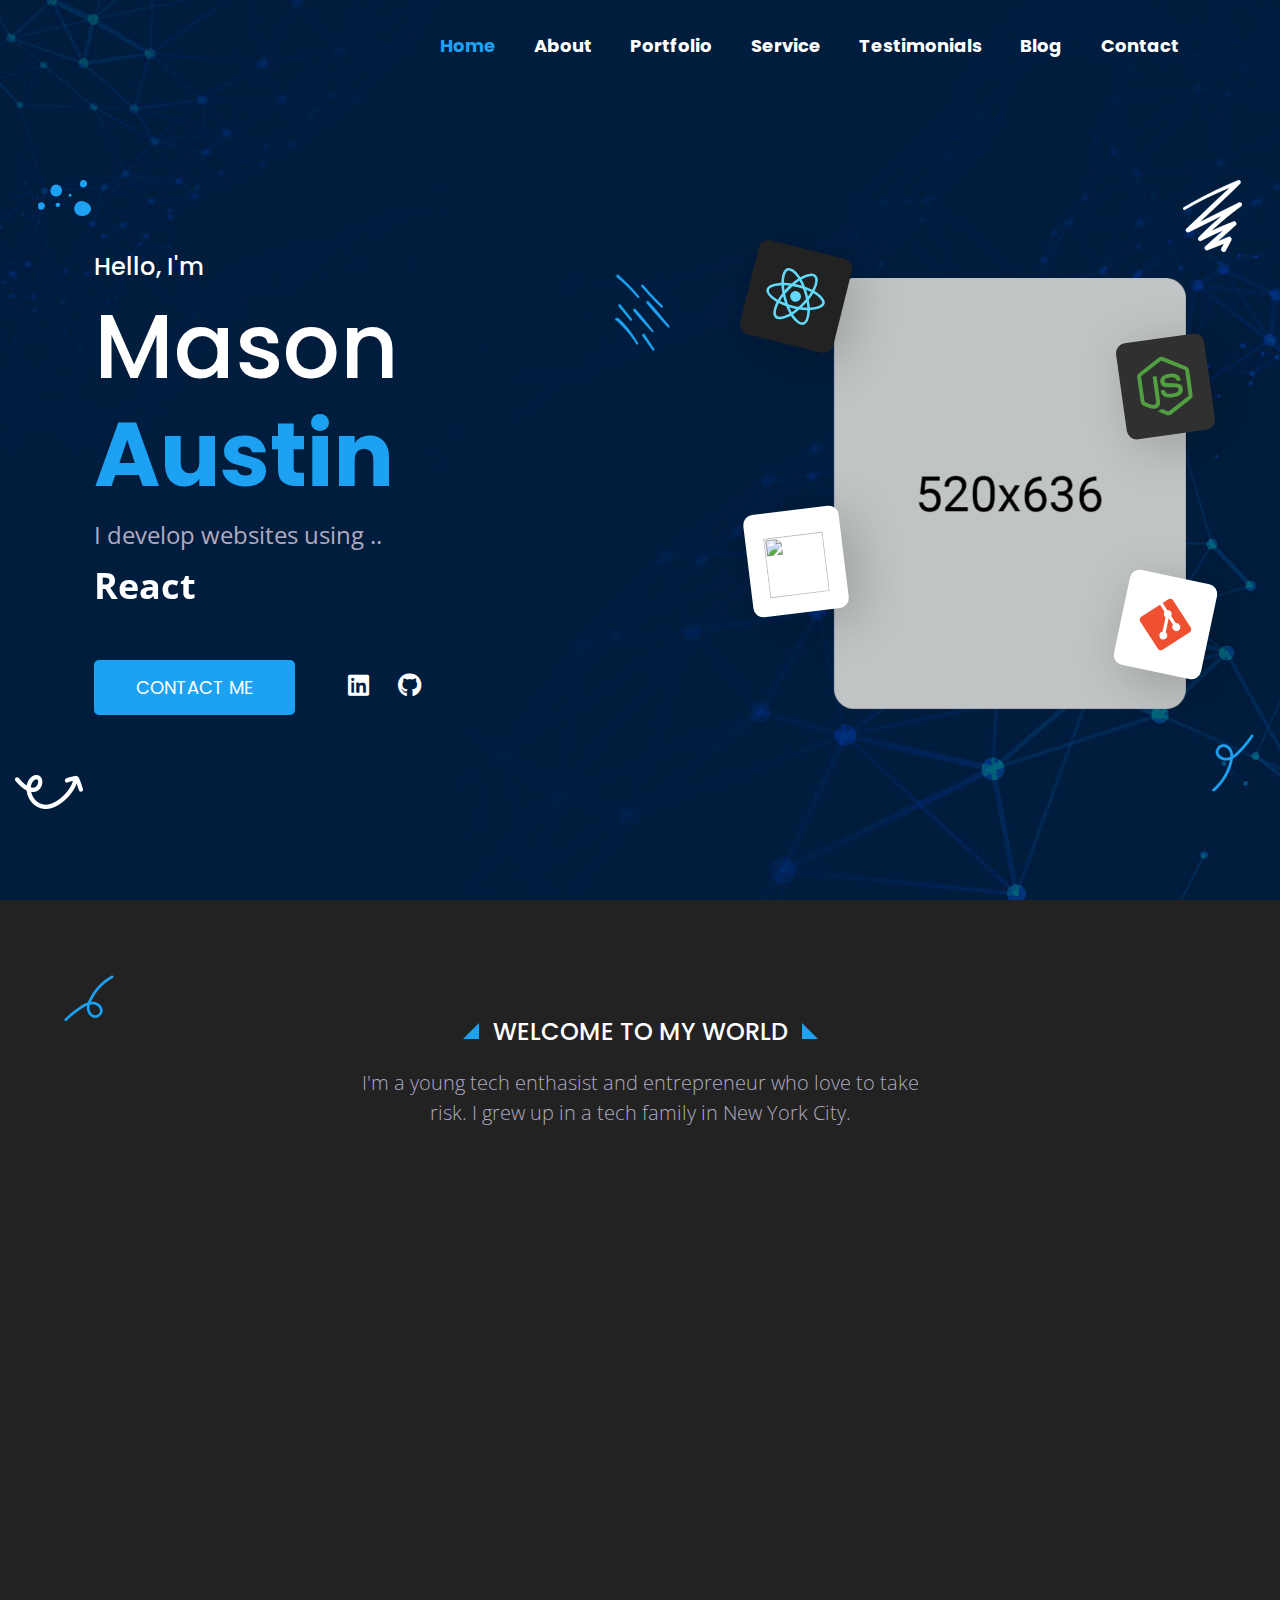
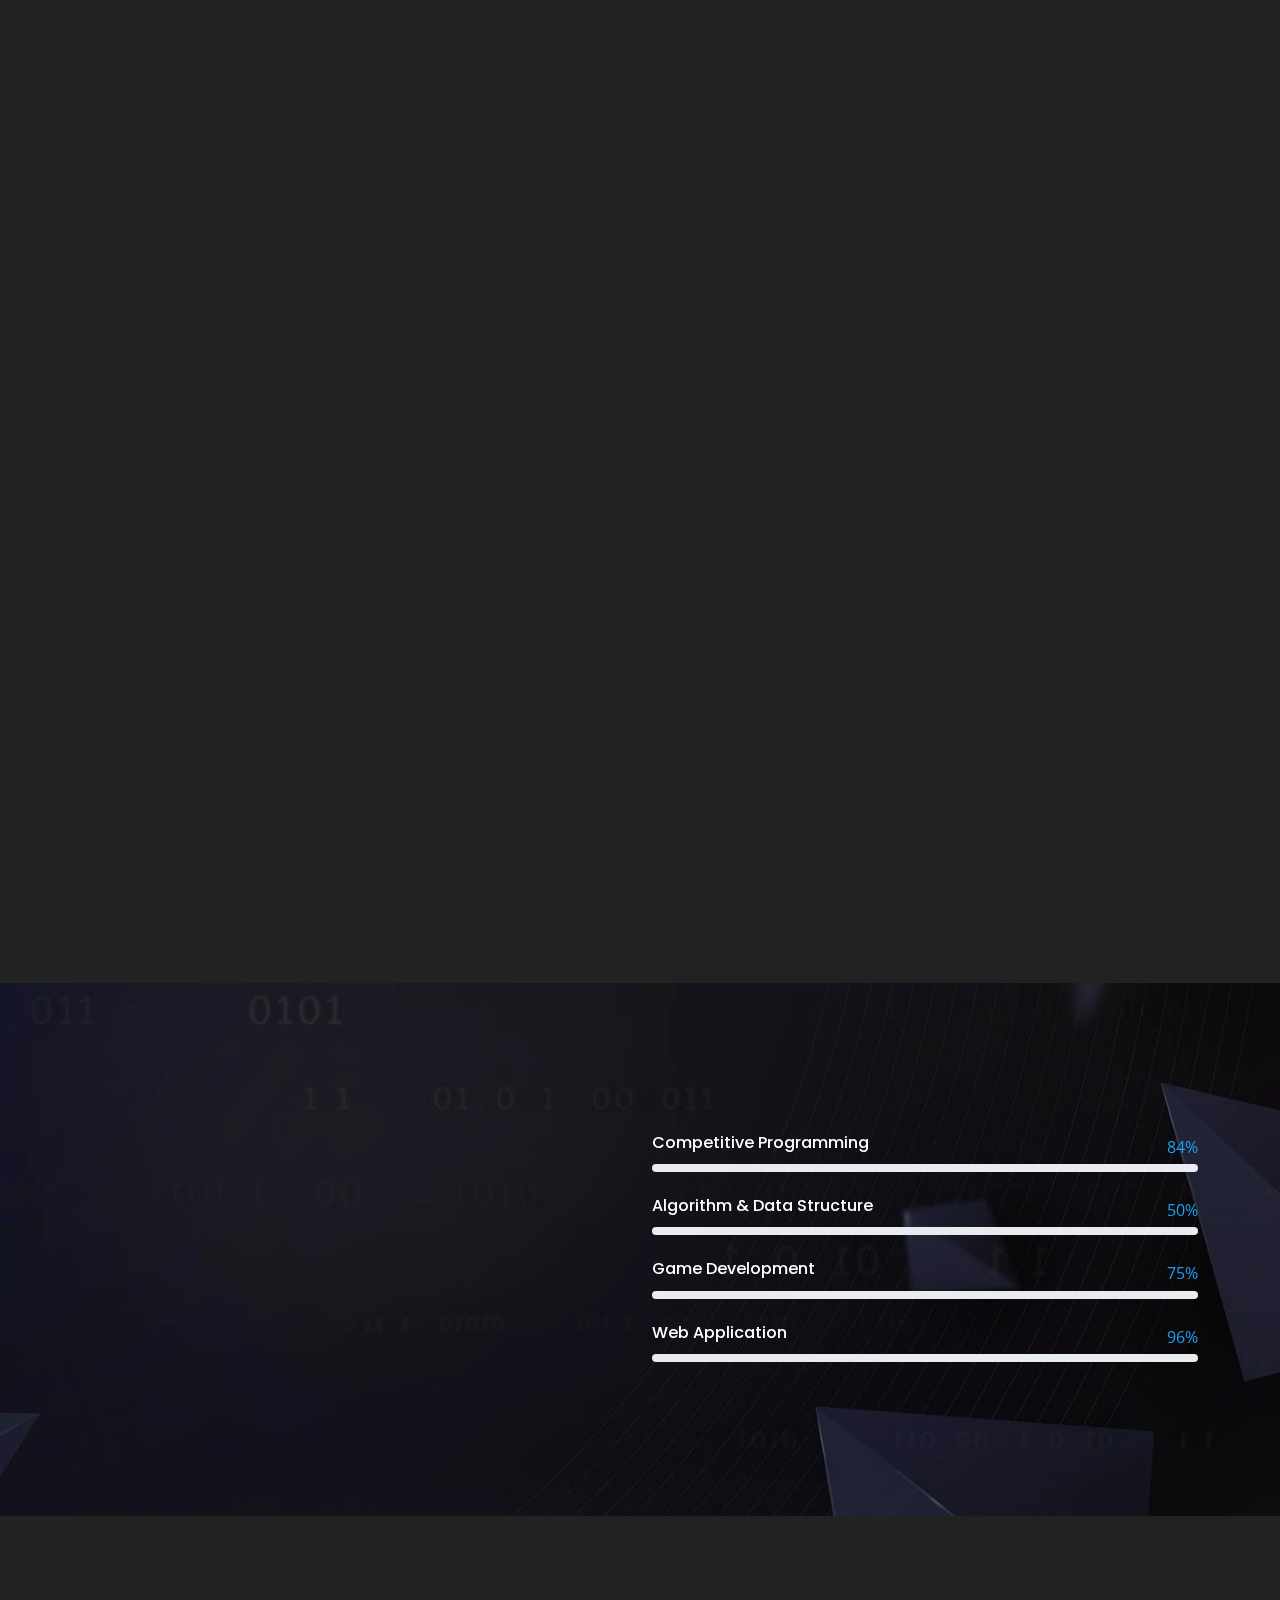
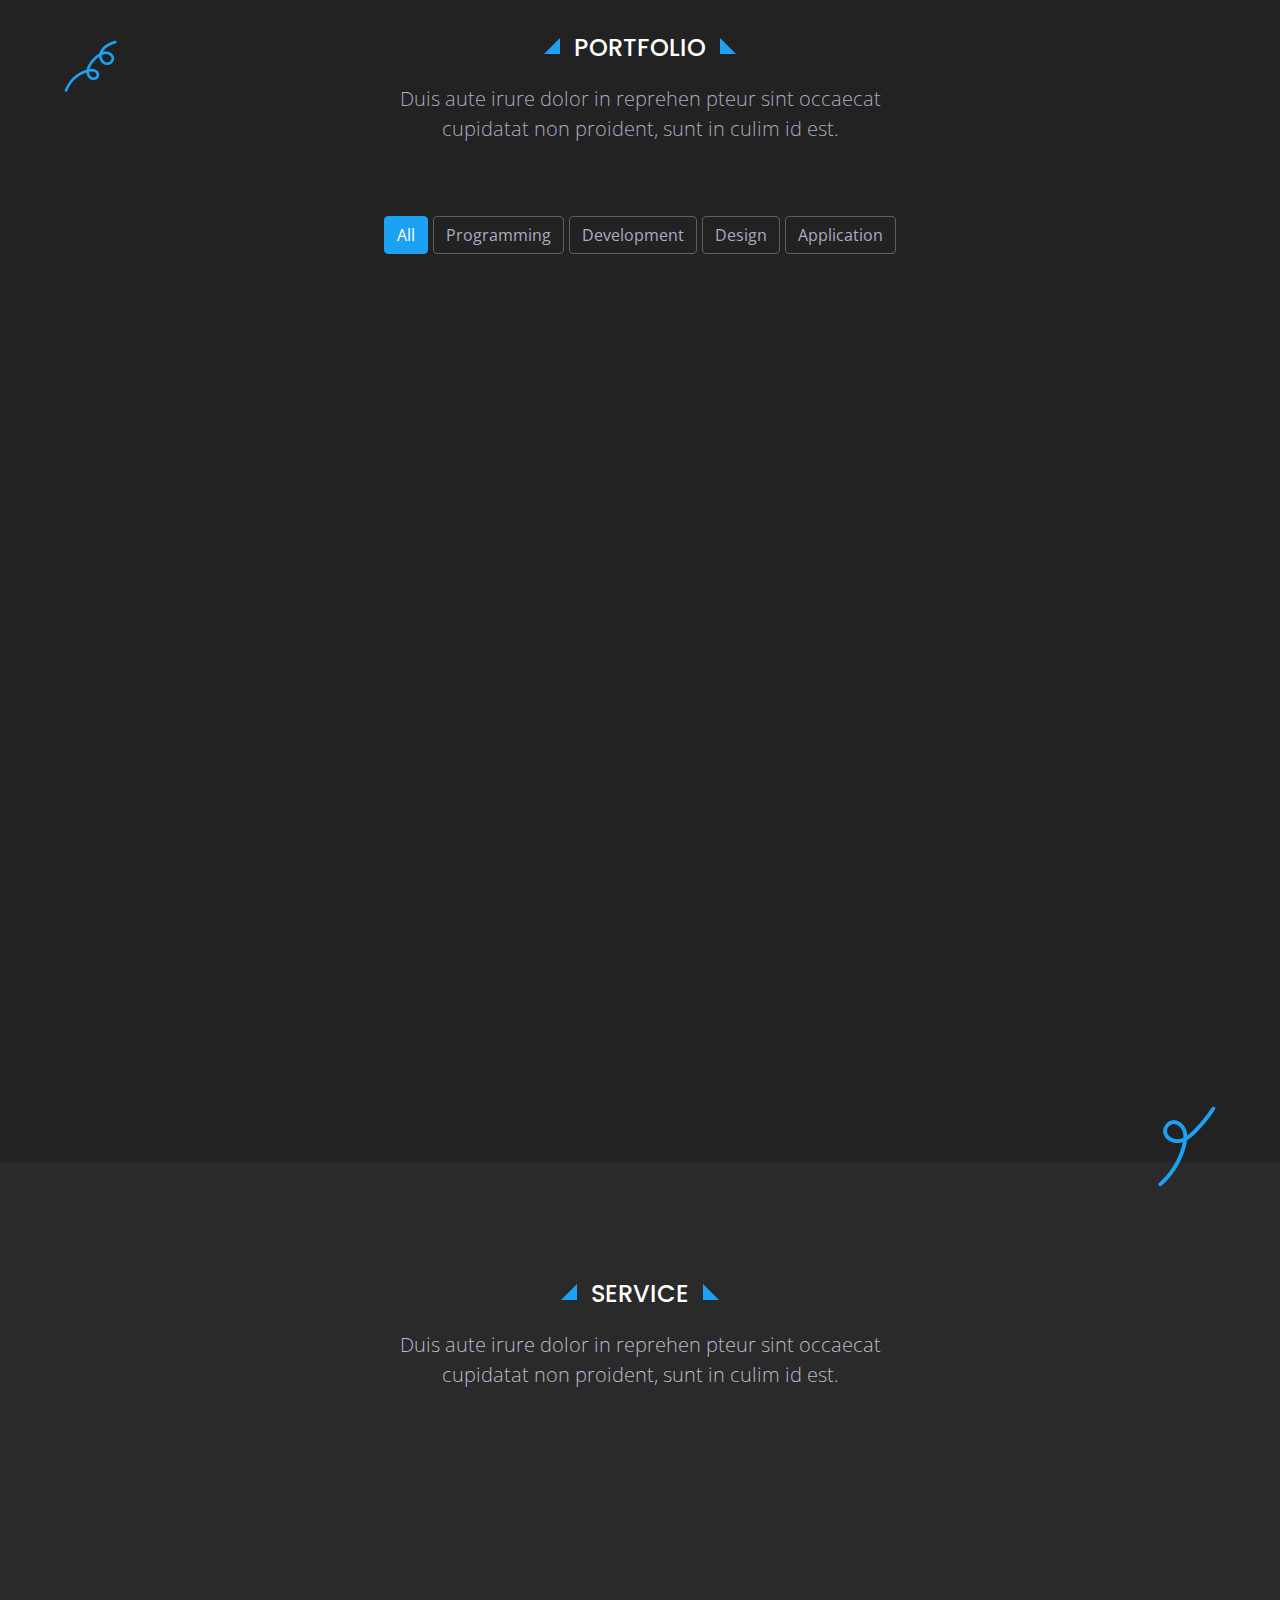
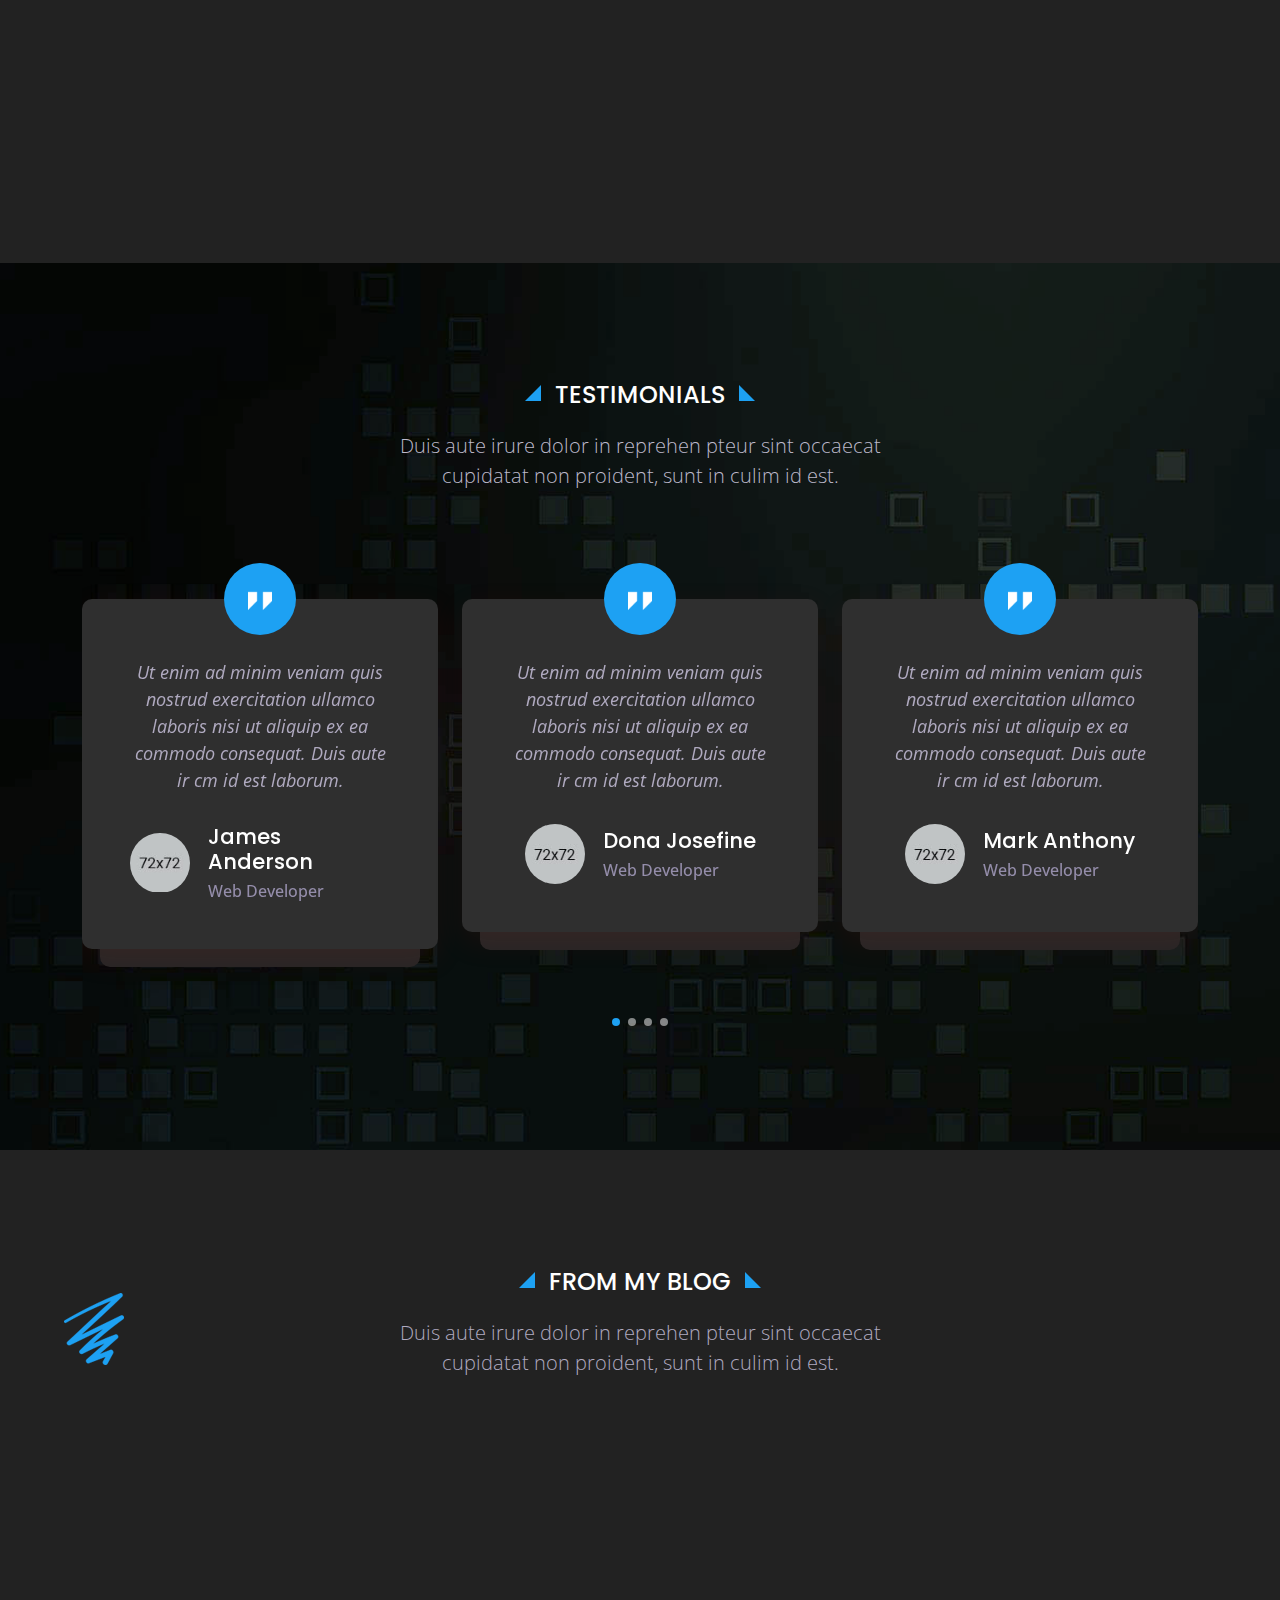
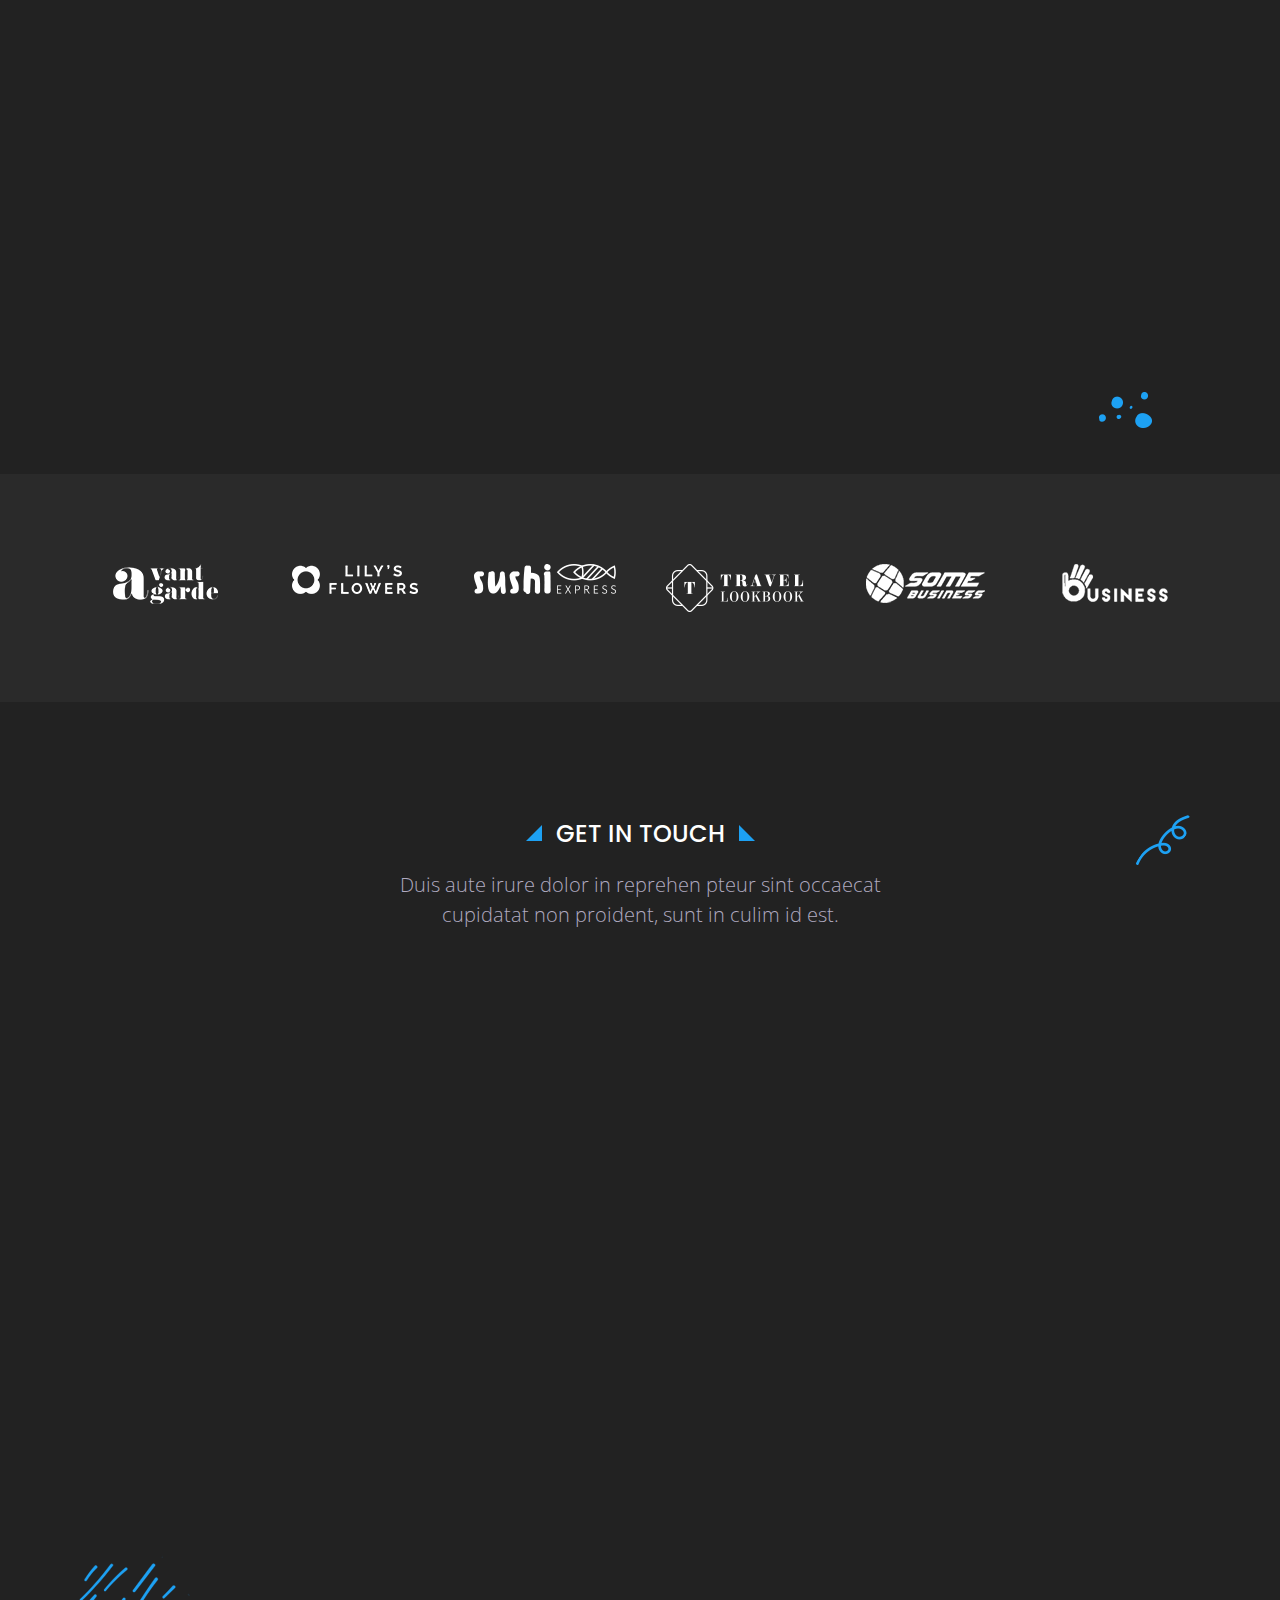
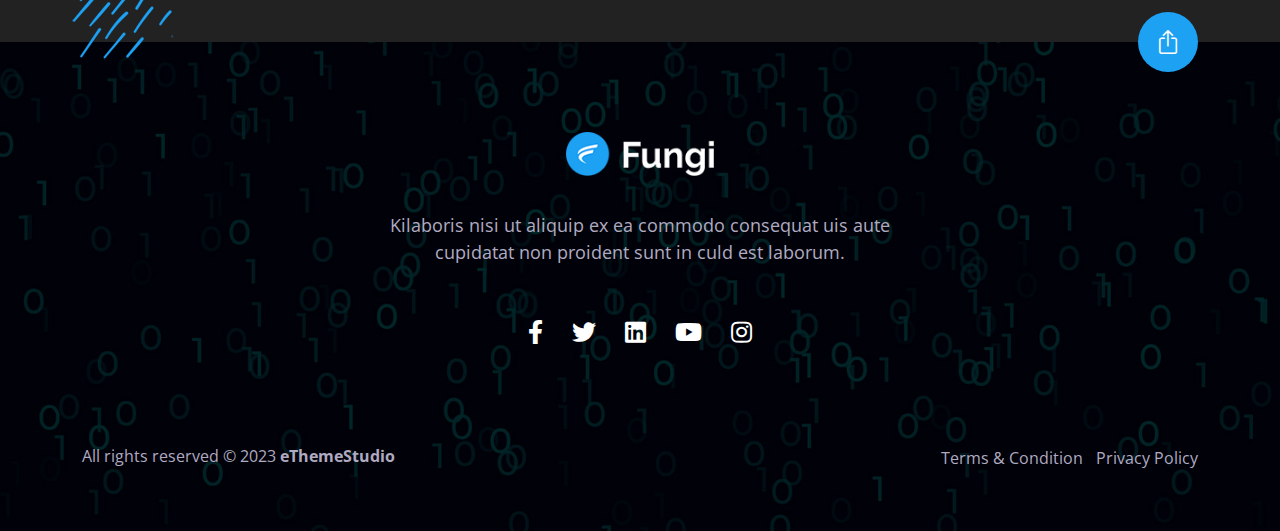
==== commit d897c582: "begin initial changes to template" ====
--- a/index.html
+++ b/index.html
@@ -35,7 +35,7 @@
   <body
     data-bs-spy="scroll"
     data-bs-target="#site-navbar"
-    class="home-developer"
+    class="home-developer dark-mode"
   >
     <!-- PRE LOADER -->
     <div class="preloader js-preloader flex-center">
@@ -53,7 +53,6 @@
           <!-- <a class="navbar-brand" href="index.html"
             ><img class="img-fluid" src="image/fungi_logo.png" alt="fungi logo"
           /></a> -->
-
           <button
             class="navbar-toggler"
             type="button"
@@ -113,16 +112,19 @@
               <div class="image-wrapper" data-tilt data-tilt-max="10">
                 <ul class="hero-icons">
                   <li>
-                    <i class="fab fa-wordpress"></i>
+                    <i class="fab fa-react"></i>
                   </li>
                   <li>
-                    <i class="fab fa-laravel"></i>
+                    <i class="fab fa-node-js"></i>
                   </li>
                   <li>
-                    <i class="fab fa-joomla"></i>
+                    <img
+                      src="https://s3.dualstack.us-east-2.amazonaws.com/pythondotorg-assets/media/files/python-logo-only.svg"
+                      alt=""
+                    />
                   </li>
                   <li>
-                    <i class="fab fa-drupal"></i>
+                    <i class="fab fa-git-alt"></i>
                   </li>
                 </ul>
                 <img
@@ -141,10 +143,15 @@
               </h1>
               <p>I develop websites using ..</p>
               <div id="tech-tools" class="tech-tools">
-                <span>WordPress</span>
-                <span>Laravel</span>
-                <span>Joomla</span>
-                <span>Drupal</span>
+                <span>React</span>
+                <span>Express.js</span>
+                <span>Flask</span>
+                <span>PostgreSQL</span>
+                <span>Git</span>
+                <span>Javascript</span>
+                <span>Node.js</span>
+                <span>Python</span>
+                <span>Redux</span>
               </div>
               <div class="link-group">
                 <a class="btn-main" href="#">Contact Me</a>
--- a/css/style.css
+++ b/css/style.css
@@ -58,7 +58,7 @@
 }
 .section-title h2:before,
 .section-title h2:after {
-  content: '';
+  content: "";
   width: 0;
   height: 0;
   border: 8px solid transparent;
@@ -101,7 +101,7 @@
   background: #1da1f3;
   color: #fff;
   border-radius: 5px;
-  font-family: 'Poppins', sans-serif;
+  font-family: "Poppins", sans-serif;
   text-transform: uppercase;
 }
 .btn-main:hover {
@@ -113,7 +113,7 @@
   background: transparent;
   color: #fff;
   border-radius: 5px;
-  font-family: 'Poppins', sans-serif;
+  font-family: "Poppins", sans-serif;
   text-transform: uppercase;
   border: 2px solid #1da1f3;
 }
@@ -122,7 +122,7 @@
   color: #fff;
 }
 .btn-text {
-  font-family: 'Poppins', sans-serif;
+  font-family: "Poppins", sans-serif;
   text-transform: uppercase;
 }
 /*navbar fixed styling */
@@ -205,7 +205,7 @@
   3. General Style 
 ************************************************************/
 body {
-  font-family: 'Open Sans', sans-serif;
+  font-family: "Open Sans", sans-serif;
   font-size: 18px;
   color: #615978;
 }
@@ -243,7 +243,7 @@
 h4,
 h5,
 h6 {
-  font-family: 'Poppins', sans-serif;
+  font-family: "Poppins", sans-serif;
   color: #222;
 }
 /* Dark Mode Styling */
@@ -296,7 +296,7 @@
 .site-header a {
   color: #fff;
   text-transform: capitalize;
-  font-family: 'Poppins', sans-serif;
+  font-family: "Poppins", sans-serif;
   font-weight: bold;
 }
 .site-header a:hover,
@@ -318,7 +318,7 @@
   z-index: 1;
 }
 .hero-area:after {
-  content: '';
+  content: "";
   position: absolute;
   top: 0;
   left: 0;
@@ -382,25 +382,36 @@
 .hero-area .hero-icons li:first-child {
   left: 96px;
   top: -30px;
-  background: #21759b;
+  background: #222222;
+  color: #61dafb;
   transform: rotate(14deg);
 }
 .hero-area .hero-icons li:nth-child(2) {
   right: -24px;
   top: 60px;
-  background: #f55247;
+  background: #303030;
+  color: #529f41;
   transform: rotate(-8deg);
 }
 .hero-area .hero-icons li:nth-child(3) {
   left: 96px;
   bottom: 96px;
-  background: #7ac143;
+  background: #ffffff;
   transform: rotate(-7deg);
+}
+.hero-area .hero-icons li:nth-child(3) img {
+  width: 60px;
+  height: 60px;
+  margin: 0;
+  object-fit: contain;
+  vertical-align: middle;
+  display: inline-block;
 }
 .hero-area .hero-icons li:nth-child(4) {
   right: -24px;
   bottom: 36px;
-  background: #0077c0;
+  background: #ffffff;
+  color: #f05032;
   transform: rotate(12deg);
 }
 .hero-area .tech-tools span {
@@ -471,7 +482,7 @@
   transition: 0.3s;
 }
 .intro-section .item-wrapper:after {
-  content: '';
+  content: "";
   width: 100%;
   height: 100%;
   position: absolute;
@@ -522,7 +533,7 @@
 .about-section .img-wrapper:before,
 .about-section .img-wrapper:after {
   position: absolute;
-  content: '';
+  content: "";
 }
 .about-section .img-wrapper:before {
   width: 60px;
@@ -595,13 +606,13 @@
 ************************************************************/
 .skill-section {
   background-color: #303c46;
-  background: url('../image/skill-bg.jpg') no-repeat center center;
+  background: url("../image/skill-bg.jpg") no-repeat center center;
   background-size: cover;
   position: relative;
   z-index: 1;
 }
 .skill-section:after {
-  content: '';
+  content: "";
   position: absolute;
   top: 0;
   left: 0;
@@ -696,7 +707,7 @@
 }
 .portfolio-section .box:before,
 .portfolio-section .box:after {
-  content: '';
+  content: "";
   background: #1da1f3;
   height: 50%;
   width: 100%;
@@ -966,7 +977,7 @@
   margin-bottom: 12px;
 }
 .features-section h4 span {
-  font-family: 'Open Sans', sans-serif;
+  font-family: "Open Sans", sans-serif;
   color: #615978;
   font-size: 70%;
   float: right;
@@ -1011,14 +1022,14 @@
 ************************************************************/
 .testimonial-section {
   background-color: #303c46;
-  background: url('../image/testimonial-bg.jpg') no-repeat center center;
+  background: url("../image/testimonial-bg.jpg") no-repeat center center;
   background-size: cover;
   padding-bottom: 107px;
   position: relative;
   z-index: 1;
 }
 .testimonial-section:after {
-  content: '';
+  content: "";
   position: absolute;
   top: 0;
   left: 0;
@@ -1037,7 +1048,7 @@
   box-shadow: 0 10px 30px rgba(176, 18, 6, 0.1);
 }
 .testimonial-section .item-wrapper:after {
-  content: '';
+  content: "";
   width: 90%;
   height: 90%;
   position: absolute;
@@ -1058,7 +1069,7 @@
   display: block;
   margin-top: 8px;
   font-size: 16px;
-  font-family: 'Open Sans', sans-serif;
+  font-family: "Open Sans", sans-serif;
   color: #948daa;
 }
 .testimonial-section .quote-icon {
@@ -1121,7 +1132,7 @@
 }
 .blog-section .post-meta li a {
   color: #fff;
-  font-family: 'Open Sans', sans-serif;
+  font-family: "Open Sans", sans-serif;
   font-weight: normal;
   text-transform: initial;
   transition: 0.3s;
@@ -1138,7 +1149,7 @@
   overflow: hidden;
 }
 .blog-section .image-wrapper:after {
-  content: '';
+  content: "";
   position: absolute;
   top: 0;
   left: 0;
@@ -1396,7 +1407,7 @@
   font-size: 24px;
 }
 .contact-section a {
-  font-family: 'Open Sans', sans-serif;
+  font-family: "Open Sans", sans-serif;
   color: #615978;
   text-transform: initial;
   transition: 0.3s;
@@ -1436,7 +1447,7 @@
   box-shadow: none;
 }
 .contact-section button {
-  font-family: 'Poppins', sans-serif;
+  font-family: "Poppins", sans-serif;
   text-transform: uppercase;
 }
 .contact-section .form-message p {
@@ -1487,7 +1498,7 @@
 ************************************************************/
 .site-footer {
   background-color: #303c46;
-  background: url('../image/footer-bg.jpg') no-repeat center center;
+  background: url("../image/footer-bg.jpg") no-repeat center center;
   background-size: cover;
   padding-top: 90px;
   padding-bottom: 60px;
@@ -1495,7 +1506,7 @@
   z-index: 1;
 }
 .site-footer:after {
-  content: '';
+  content: "";
   position: absolute;
   top: 0;
   left: 0;
@@ -1576,7 +1587,7 @@
   margin-bottom: 0;
 }
 .site-footer .footer-bottom ul a {
-  font-family: 'Open Sans', sans-serif;
+  font-family: "Open Sans", sans-serif;
   color: #b0aac0;
   text-transform: capitalize;
   font-size: 16px;
@@ -1611,7 +1622,7 @@
   height: 35px;
   margin: 0 10px 0 10px;
   border-radius: 50%;
-  background: #FFF;
+  background: #fff;
   -webkit-animation: dot-dot-dot 1.4s linear infinite;
   animation: dot-dot-dot 1.4s linear infinite;
 }
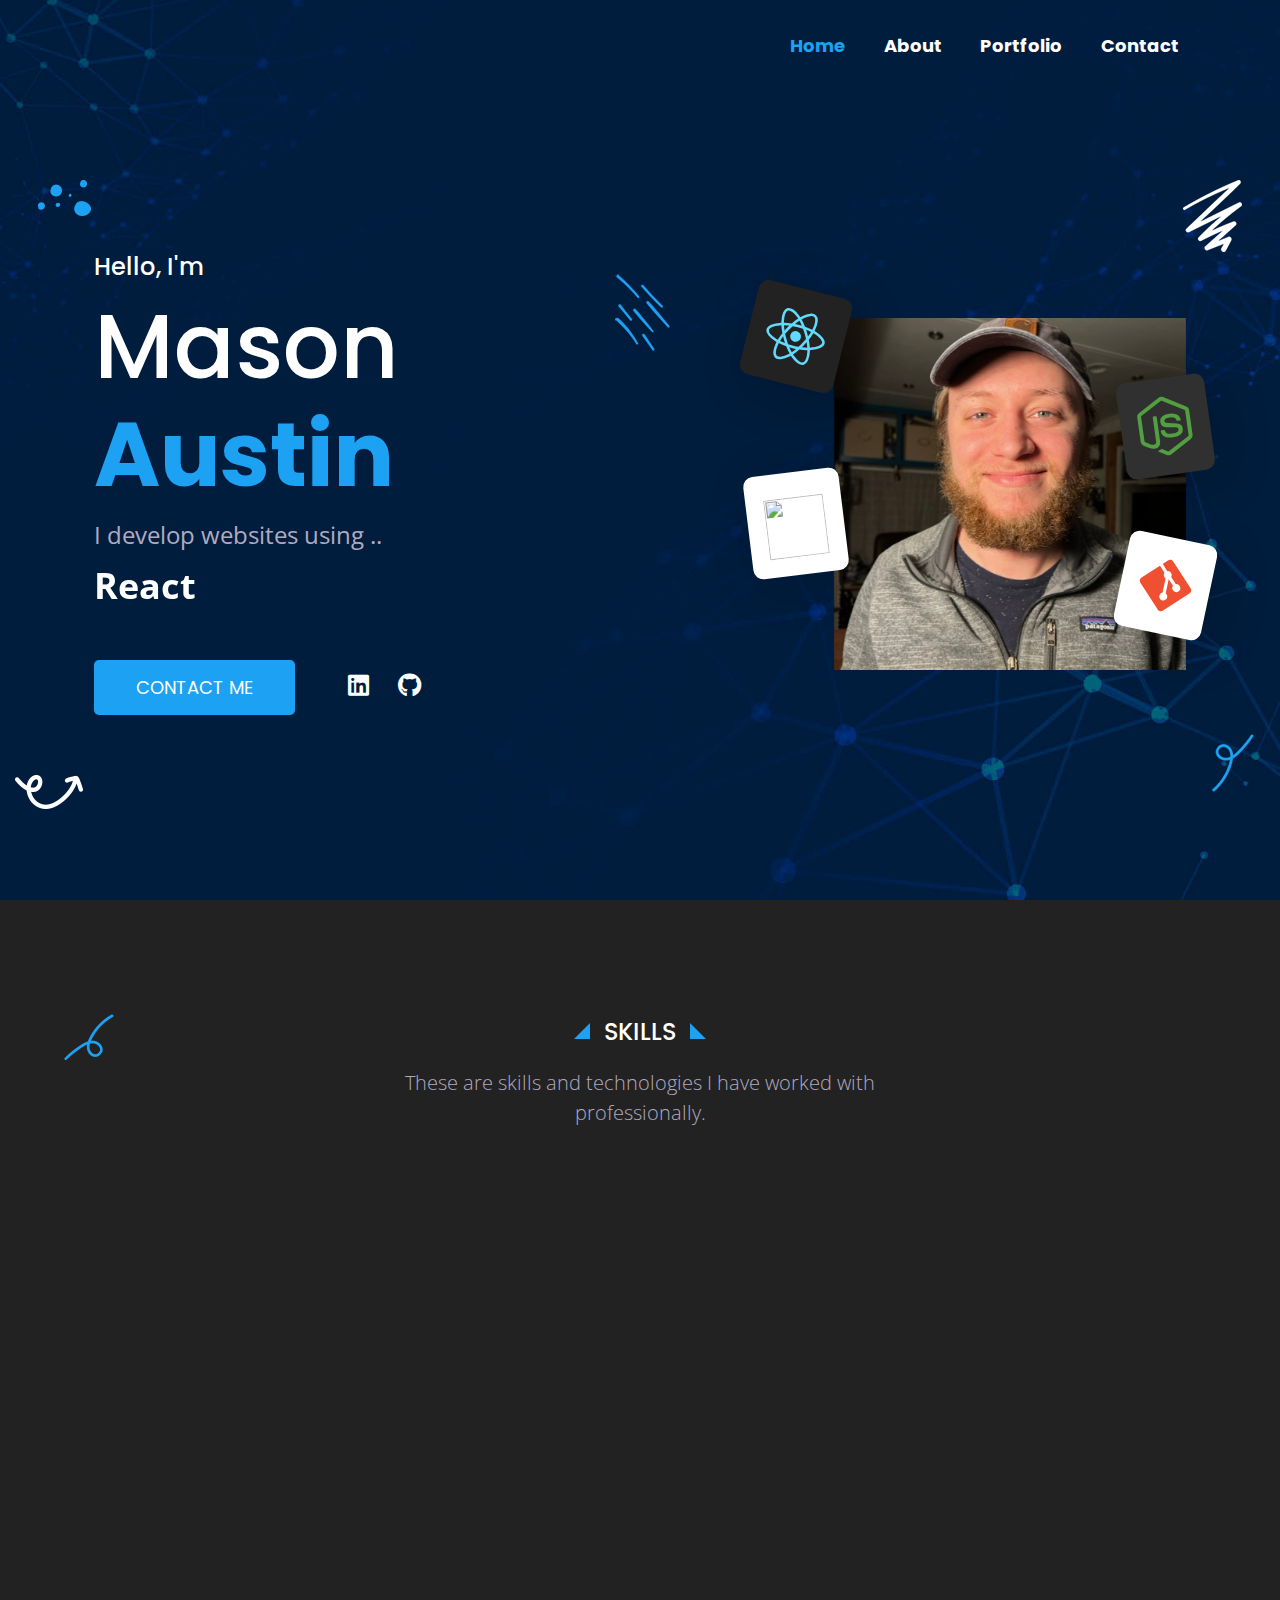
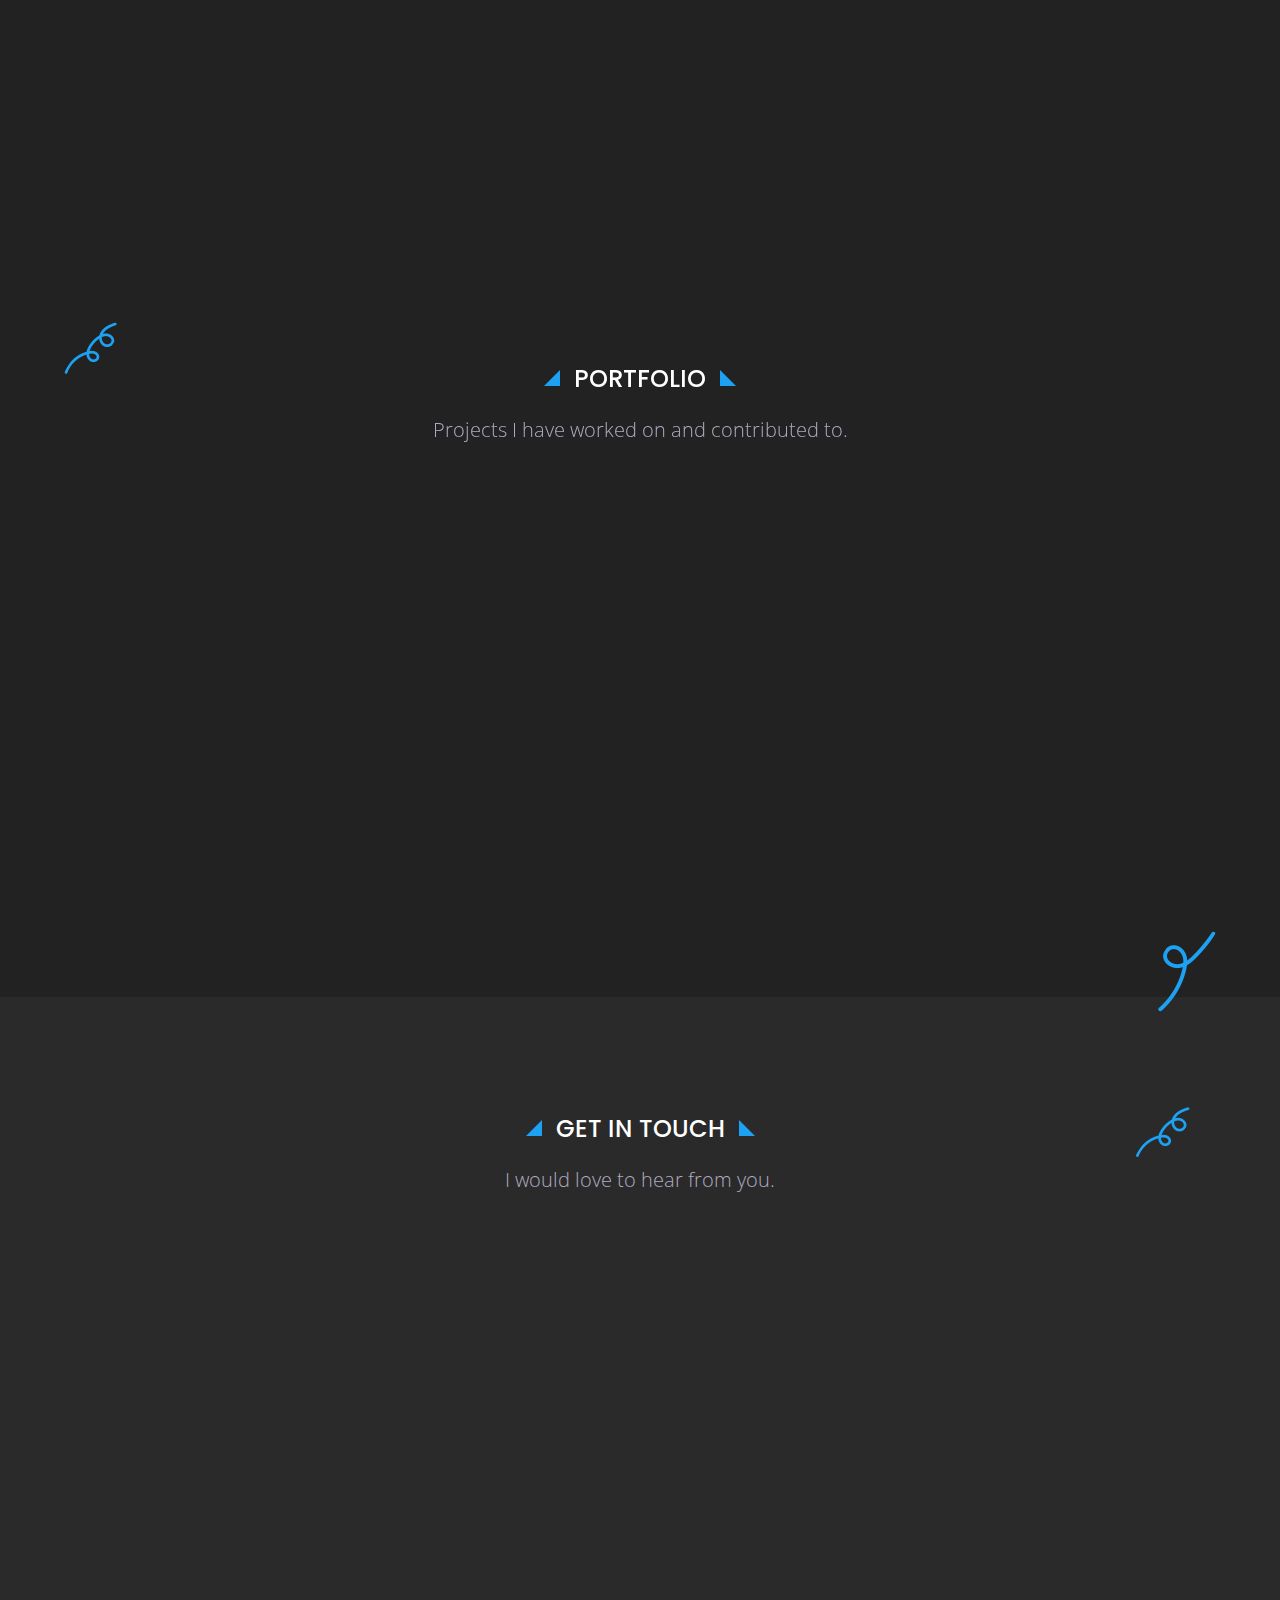
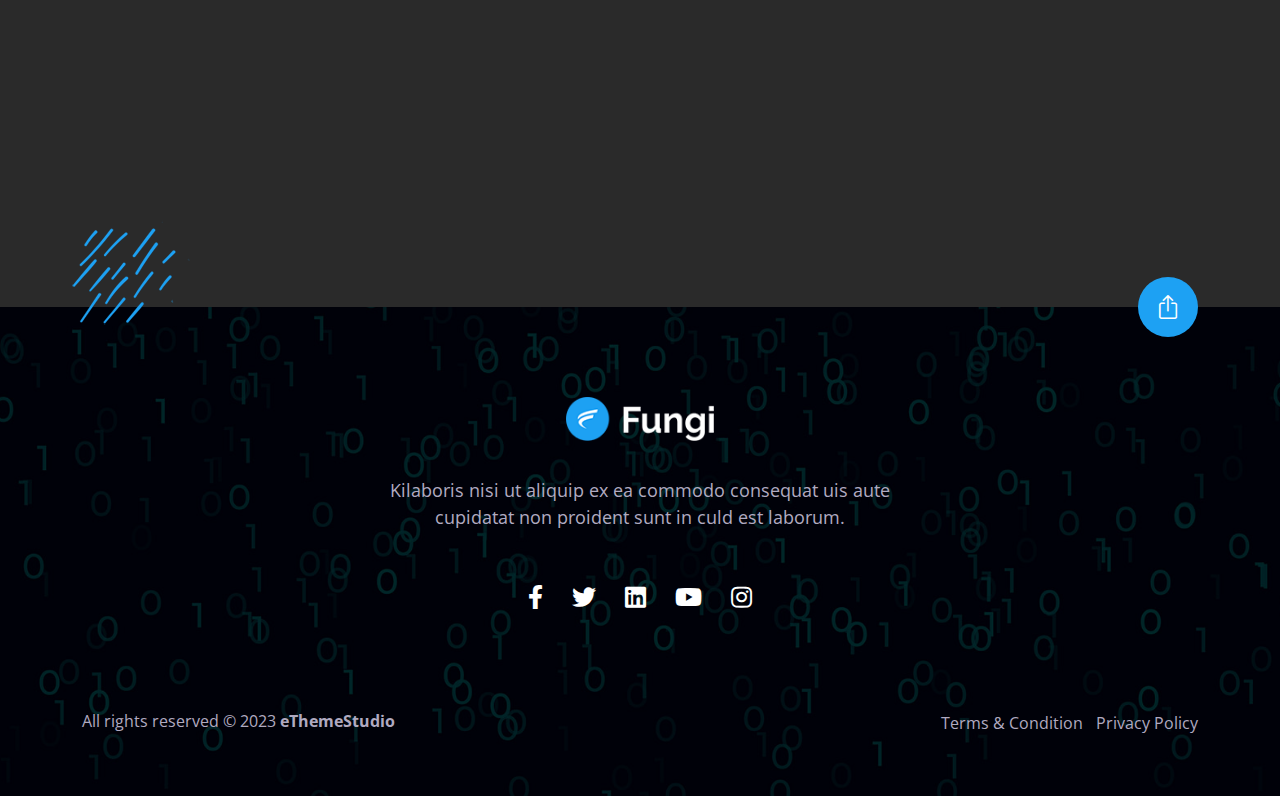
==== commit cb127f35: "Update portfolio information" ====
--- a/index.html
+++ b/index.html
@@ -14,6 +14,11 @@
     <link rel="stylesheet" type="text/css" href="css/pe-helper.css" />
     <link rel="stylesheet" href="css/bootstrap-icons.css" />
     <link rel="stylesheet" type="text/css" href="css/all.min.css" />
+
+    <script
+      src="https://kit.fontawesome.com/a6a7233abd.js"
+      crossorigin="anonymous"
+    ></script>
 
     <!-- Fonts -->
     <link rel="preconnect" href="https://fonts.googleapis.com" />
@@ -81,15 +86,6 @@
                 <a class="nav-link" href="#portfolio-section">Portfolio</a>
               </li>
               <li class="nav-item">
-                <a class="nav-link" href="#service-section">Service</a>
-              </li>
-              <li class="nav-item">
-                <a class="nav-link" href="#testimonial-section">Testimonials</a>
-              </li>
-              <li class="nav-item">
-                <a class="nav-link" href="#blog-section">Blog</a>
-              </li>
-              <li class="nav-item">
                 <a class="nav-link" href="#contact-section">Contact</a>
               </li>
             </ul>
@@ -129,7 +125,7 @@
                 </ul>
                 <img
                   class="img-fluid"
-                  src="image/hero_main_image.png"
+                  src="image/hero_main_image.JPG"
                   alt="hero main image"
                 />
               </div>
@@ -215,22 +211,21 @@
     <section class="intro-section section-block">
       <div class="container">
         <div class="section-title">
-          <h2>Welcome to my World</h2>
+          <h2>Skills</h2>
           <p class="lead">
-            I'm a young tech enthasist and entrepreneur who love to take risk. I
-            grew up in a tech family in New York City.
+            These are skills and technologies I have worked with professionally.
           </p>
         </div>
         <!-- .section-title -->
         <div class="row">
           <div class="col-xl-4 col-lg-6" data-aos="fade-up">
             <div class="item-wrapper">
-              <div class="icon-box"><i class="pe-7s-science"></i></div>
+              <div class="icon-box"><i class="fa-solid fa-code"></i></div>
               <div class="content-wrapper">
-                <h3>Creativity</h3>
+                <h3>Languages</h3>
                 <p>
-                  Duis aute irure dolor in it esse cillum dolore eu fugiat nulla
-                  pari erunt mollit anim id est laborum.
+                  I have experience with several scripting languages, including
+                  Javascript, Python, and Lua.
                 </p>
               </div>
               <!-- .content-wrapper -->
@@ -244,12 +239,14 @@
             data-aos-duration="1200"
           >
             <div class="item-wrapper">
-              <div class="icon-box"><i class="pe-7s-diamond"></i></div>
+              <div class="icon-box">
+                <i class="fa-solid fa-circle-nodes"></i>
+              </div>
               <div class="content-wrapper">
-                <h3>Dedication</h3>
+                <h3>Frameworks</h3>
                 <p>
-                  Beaboris nisi ut aliquip ex ea commodo consen cillum dolore eu
-                  fugiat nulla pariatur.
+                  I am familiar with many frontend and backend frameworks,
+                  including React, Flask, Redux.js, and Express.js.
                 </p>
               </div>
               <!-- .content-wrapper -->
@@ -263,19 +260,38 @@
             data-aos-duration="1200"
           >
             <div class="item-wrapper">
-              <div class="icon-box"><i class="pe-7s-rocket"></i></div>
+              <div class="icon-box"><i class="fa-solid fa-database"></i></div>
               <div class="content-wrapper">
-                <h3>Hard Work</h3>
+                <h3>Databases</h3>
                 <p>
-                  Excepteur sint occaecat cupidatat non proident, sunt in culpa
-                  qui offi llit anim id est laborum.
+                  I have used several databases and Object Relational Mappers,
+                  such as PostgreSQL, Sequelize, and SQLAlchemy.
                 </p>
               </div>
               <!-- .content-wrapper -->
             </div>
             <!-- .item-wrapper -->
           </div>
-        </div>
+          <div
+            class="col-xl-4 col-lg-6"
+            data-aos="fade-up"
+            data-aos-delay="900"
+            data-aos-duration="1200"
+          >
+            <div class="item-wrapper">
+              <div class="icon-box"><i class="fa-solid fa-users"></i></div>
+              <div class="content-wrapper">
+                <h3>Communication</h3>
+                <p>
+                  I have experience training both technical and non-technical
+                  users on how to use software and hardware.
+                </p>
+              </div>
+              <!-- .content-wrapper -->
+            </div>
+            <!-- .item-wrapper -->
+          </div>
+          
         <!-- .row -->
       </div>
       <!-- .container -->
@@ -328,32 +344,57 @@
             data-aos-delay="400"
             data-aos-duration="2000"
           >
-            <h2><span>About Me</span>I develop Websites & Business</h2>
+            <h2><span>About Me</span>I develop Web Applications</h2>
             <p>
-              Duis aute irure dolor in reprehenderit in voluptate velit esse
-              cillum dolore eu fugiat nulla pariatur. Excepteur sint occaecat
-              cupidatat non proident, sunt in culpa qui officia deserunt mollit
-              anim id est laborum.
+              Hello! I'm Mason, a software engineer based in Seattle,
+              Washington. I was born and raised as a musician, playing the piano
+              since I can remember. My journey after high school led me to
+              pursue Audio Engineering at UW, delving into the intricate world
+              of sound. After that I transitioned into the role of an
+              Electrician and Audio Visual Technician, honing my skills in
+              speaker installations, TV setups, and intricate cable work. I was
+              then promoted to the role of programming and fine-tuning audio DSP
+              systems, configuring AV networks, and delving into lua scripting.
+              Scripting was my favorite part of this promotion, although it
+              unfortunately wasn't the focal point of my job.
             </p>
             <p>
-              Tabore et dolore magna aliqua. Ut enim ad minim veniam, quis
-              nostrud exercitation ullamco laboris nisi ut aliquip ex ea commodo
-              consequat.
+              Seeking a more code-centric environment, I made the leap to App
+              Academy, a 6 month coding bootcamp. Here, I engaged in diverse
+              projects, among them a collaborative effort involving the
+              development of an UberEats clone. Our team, comprising myself and
+              three peers, crafted a responsive web application using React for
+              the frontend, Flask to power the backend, and leveraged PostGres
+              for a robust restaurant database. Additionally, we seamlessly
+              integrated AWS for efficient storage of restaurant and food item
+              images.
             </p>
+
+            <p>
+              The experience of collaborating within my cohort and witnessing
+              the rapid deployment of a feature-rich web app within a week was
+              immensely gratifying. It's these experiences that fuel my pride in
+              the contributions I make to impactful projects.
+            </p>
+
             <div class="personal-details row">
               <div class="col-md-6">
                 <ul class="personal-info">
                   <li>
                     <h4>Name</h4>
-                    <p>James Smith</p>
+                    <p>Mason Austin</p>
                   </li>
                   <li>
                     <h4>Email</h4>
-                    <p>hello@jamesanderson.com</p>
+                    <p>
+                      <a href="mailto:masonaustin42@gmail.com"
+                        >masonaustin42@gmail.com</a
+                      >
+                    </p>
                   </li>
                   <li>
                     <h4>Phone</h4>
-                    <p>+123 456 7890</p>
+                    <p><a href="tel:+3603284137">(360) 328-4137</a></p>
                   </li>
                 </ul>
                 <!-- .personal-info -->
@@ -363,15 +404,12 @@
                 <ul class="personal-info">
                   <li>
                     <h4>Age</h4>
-                    <p>27 Years</p>
+                    <p>23 Years</p>
                   </li>
                   <li>
                     <h4>Education</h4>
-                    <p>Bachelors in Physics</p>
-                  </li>
-                  <li>
-                    <h4>Freelance</h4>
-                    <p>Available</p>
+                    <p>Graduation from App Academy Coding Bootcamp</p>
+                    <p>Associates in Arts</p>
                   </li>
                 </ul>
                 <!-- .personal-info -->
@@ -379,7 +417,7 @@
               <!-- .col-md-6 -->
             </div>
             <!-- .personal-details -->
-            <a class="btn-main" href="#">Download CV</a>
+            <a class="btn-main" href="#">Download Resume</a>
           </div>
         </div>
         <!-- .row -->
@@ -402,86 +440,7 @@
     <!-- .about-section -->
 
     <!-- SKILL SECTION -->
-    <section class="skill-section section-block" id="skill-section">
-      <div class="container">
-        <div class="row">
-          <div
-            class="col-xl-6 content-block"
-            data-aos="fade-down"
-            data-aos-duration="2000"
-          >
-            <h2>
-              <span>My Skills</span>I'm great in what I do and I'm loving it
-            </h2>
-            <p class="lead">
-              Duis aute irure dolor in reprehenderit in voluptate velit esse
-              cillum dolore eu fugiat nulla pariat non proident, sunt in culpa
-              qui officia deserunt mollit anim id est laborum.
-            </p>
-          </div>
-          <div class="col-xl-6 progress-block">
-            <div class="progress-wrapper">
-              <h4>Competitive Programming</h4>
-              <p class="progress-value">84%</p>
-              <div class="progress">
-                <div
-                  class="progress-bar"
-                  role="progressbar"
-                  style="width: 0%"
-                  aria-valuenow="84"
-                  aria-valuemin="0"
-                  aria-valuemax="100"
-                ></div>
-              </div>
-            </div>
-            <div class="progress-wrapper">
-              <h4>Algorithm &amp; Data Structure</h4>
-              <p class="progress-value">50%</p>
-              <div class="progress">
-                <div
-                  class="progress-bar"
-                  role="progressbar"
-                  style="width: 0%"
-                  aria-valuenow="50"
-                  aria-valuemin="0"
-                  aria-valuemax="100"
-                ></div>
-              </div>
-            </div>
-            <div class="progress-wrapper">
-              <h4>Game Development</h4>
-              <p class="progress-value">75%</p>
-              <div class="progress">
-                <div
-                  class="progress-bar"
-                  role="progressbar"
-                  style="width: 0%"
-                  aria-valuenow="75"
-                  aria-valuemin="0"
-                  aria-valuemax="100"
-                ></div>
-              </div>
-            </div>
-            <div class="progress-wrapper">
-              <h4>Web Application</h4>
-              <p class="progress-value">96%</p>
-              <div class="progress">
-                <div
-                  class="progress-bar"
-                  role="progressbar"
-                  style="width: 0%"
-                  aria-valuenow="96"
-                  aria-valuemin="0"
-                  aria-valuemax="100"
-                ></div>
-              </div>
-            </div>
-          </div>
-        </div>
-        <!-- .row -->
-      </div>
-      <!-- .container -->
-    </section>
+    <section class="skill-section" id="skill-section"></section>
     <!-- .skill-section -->
 
     <!-- PORTFOLIO SECTION -->
@@ -490,18 +449,17 @@
         <div class="section-title">
           <h2>Portfolio</h2>
           <p class="lead">
-            Duis aute irure dolor in reprehen pteur sint occaecat cupidatat non
-            proident, sunt in culim id est.
+            Projects I have worked on and contributed to.
           </p>
         </div>
         <!-- .section-title -->
-        <div class="button-group filter-button-group">
+        <!-- <div class="button-group filter-button-group">
           <button class="active" data-filter="*">All</button>
           <button class="" data-filter=".programming">Programming</button>
           <button class="" data-filter=".development">Development</button>
           <button class="" data-filter=".design">Design</button>
           <button class="" data-filter=".application">Application</button>
-        </div>
+        </div> -->
         <div class="row grid" data-aos="fade-up" data-aos-duration="2000">
           <div class="col-lg-4 col-md-6 grid-item programming">
             <div class="box">
@@ -511,7 +469,7 @@
               />
               <div class="box-content">
                 <span class="category">Programming</span>
-                <h3 class="title">Website design for Rainy Design</h3>
+                <h3 class="title">Savory Scoot</h3>
               </div>
               <div class="icon-box">
                 <a
@@ -553,26 +511,13 @@
                         <div class="col-xl-8">
                           <div class="content-wrapper">
                             <h2 class="item-title">
-                              Branding for ABC Corporation
+                              Savory Scoot
                             </h2>
                             <p>
-                              Duis aute irure dolor in reprehenderit in
-                              voluptate velit esse cillum dolore eu fugiat nulla
-                              pariatur. Lorem ipsum dolor sit amet, consectetur
-                              adipisicing elit, sed do eiusmod tempor incididunt
-                              ut labore et dolore magna aliqua. Ut enim ad minim
-                              veniam, quis nostrud exercitation ullamco laboris
-                              nisi ut aliquip ex ea commodo consequat. Excepteur
-                              sint occaecat cupidatat non proident, sunt in
-                              culpa qui officia deserunt mollit anim id est
-                              laborum.
+                              Savory Scoot is a clone of UberEats. It was built using React, Redux, Express, and PostgresSQL. It features a robust backend with a RESTful API, and a frontend that is responsive and intuitive. It also features a map that displays the location of the user and the location of the restaurant.
                             </p>
                             <p>
-                              Duis aute irure dolor in reprehenderit in
-                              voluptate velit esse cillum dolore eu fugiat nulla
-                              pariatur. Excepteur sint occaecat cupidatat non
-                              proident, sunt in culpa qui officia deserunt
-                              mollit anim id est laborum.
+                              Savory Scoot was created in a single week. It was a collaborative effort between myself and three other developers. We worked together to create a seamless user experience, and a robust backend that could handle a large amount of data.
                             </p>
                           </div>
                         </div>
@@ -581,22 +526,16 @@
                             <ul class="item-meta">
                               <li>
                                 Project Type:
-                                <span class="meta-value">Graphic Design</span>
-                              </li>
-                              <li>
-                                Client:
-                                <span class="meta-value">Juwel Khan</span>
+                                <span class="meta-value">Full Stack Application</span>
                               </li>
                               <li>
                                 Duration:
-                                <span class="meta-value">2 Weeks</span>
-                              </li>
-                              <li>
-                                Task:
-                                <span class="meta-value">UI/UX, Frontend</span>
-                              </li>
-                              <li>
-                                Budget: <span class="meta-value">$2000</span>
+                                <span class="meta-value">1 Week</span>
+                              </li>
+                              <li>
+                                Links:
+                                <span class="meta-value"><a target="_blank" href="https://github.com/Rezident16/Uber_Project">Github</a></span>
+                                <span class="meta-value"><a target="_blank" href="https://savoryscoot.onrender.com/">Live Site</a></span>
                               </li>
                             </ul>
                           </div>
@@ -618,7 +557,7 @@
               />
               <div class="box-content">
                 <span class="category">Development</span>
-                <h3 class="title">Come on babe light my fire</h3>
+                <h3 class="title">Filmmakr</h3>
               </div>
 
               <div class="icon-box">
@@ -661,26 +600,13 @@
                         <div class="col-xl-8">
                           <div class="content-wrapper">
                             <h2 class="item-title">
-                              Branding for ABC Corporation
+                              Filmmakr
                             </h2>
                             <p>
-                              Duis aute irure dolor in reprehenderit in
-                              voluptate velit esse cillum dolore eu fugiat nulla
-                              pariatur. Lorem ipsum dolor sit amet, consectetur
-                              adipisicing elit, sed do eiusmod tempor incididunt
-                              ut labore et dolore magna aliqua. Ut enim ad minim
-                              veniam, quis nostrud exercitation ullamco laboris
-                              nisi ut aliquip ex ea commodo consequat. Excepteur
-                              sint occaecat cupidatat non proident, sunt in
-                              culpa qui officia deserunt mollit anim id est
-                              laborum.
+                              Filmmakr is a portfolio hosting site inspired by Pixieset. It was made using React, Redux, Flask, and PostgresSQL. It also integrates AWS for image and video storage. It features a responsive frontend, and a robust backend with a RESTful API.
                             </p>
                             <p>
-                              Duis aute irure dolor in reprehenderit in
-                              voluptate velit esse cillum dolore eu fugiat nulla
-                              pariatur. Excepteur sint occaecat cupidatat non
-                              proident, sunt in culpa qui officia deserunt
-                              mollit anim id est laborum.
+                              Filmmakr is a solo project that I completed as the capstone project for App Academy. It was created in a single week. It was a challenging project, but I learned a lot about how to create a robust backend, and how to integrate AWS into a project.
                             </p>
                           </div>
                         </div>
@@ -689,22 +615,16 @@
                             <ul class="item-meta">
                               <li>
                                 Project Type:
-                                <span class="meta-value">Graphic Design</span>
-                              </li>
-                              <li>
-                                Client:
-                                <span class="meta-value">Juwel Khan</span>
+                                <span class="meta-value">Full Stack Application</span>
                               </li>
                               <li>
                                 Duration:
-                                <span class="meta-value">2 Weeks</span>
-                              </li>
-                              <li>
-                                Task:
-                                <span class="meta-value">UI/UX, Frontend</span>
-                              </li>
-                              <li>
-                                Budget: <span class="meta-value">$2000</span>
+                                <span class="meta-value">1 Week</span>
+                              </li>
+                              <li>
+                                Links:
+                                <span class="meta-value"><a target="_blank" href="https://github.com/masonaustin42/filmmakr">Github</a></span>
+                                <span class="meta-value"><a target="_blank" href="https://filmmakr.onrender.com/">Live Site</a></span>
                               </li>
                             </ul>
                           </div>
@@ -827,327 +747,6 @@
               </div>
             </div>
           </div>
-          <div class="col-lg-4 col-md-6 grid-item design application">
-            <div class="box">
-              <img
-                src="image/portfolio/portfolio-item-04.jpg"
-                alt="portfolio image"
-              />
-              <div class="box-content">
-                <span class="category">Application</span>
-                <h3 class="title">She's got a smile that seems to me</h3>
-              </div>
-              <div class="icon-box">
-                <a
-                  href="#"
-                  data-bs-toggle="modal"
-                  data-bs-target="#portfolioModal3"
-                  ><i class="bi bi-plus-lg"></i
-                ></a>
-              </div>
-
-              <!-- Modal -->
-              <div
-                class="modal fade"
-                id="portfolioModal3"
-                tabindex="-1"
-                aria-labelledby="portfolioModal3"
-                aria-hidden="true"
-              >
-                <div
-                  class="modal-dialog modal-dialog-scrollable modal-dialog-centered modal-xl"
-                >
-                  <div class="modal-content">
-                    <div class="modal-body">
-                      <button
-                        type="button"
-                        class="btn-close"
-                        data-bs-dismiss="modal"
-                        aria-label="Close"
-                      >
-                        <i class="bi bi-x"></i>
-                      </button>
-                      <div class="row item-content">
-                        <div class="col-xl-12">
-                          <img
-                            src="image/portfolio/portfolio_large_4.jpg"
-                            alt="portfolio image"
-                          />
-                        </div>
-                        <div class="col-xl-8">
-                          <div class="content-wrapper">
-                            <h2 class="item-title">
-                              Branding for ABC Corporation
-                            </h2>
-                            <p>
-                              Duis aute irure dolor in reprehenderit in
-                              voluptate velit esse cillum dolore eu fugiat nulla
-                              pariatur. Lorem ipsum dolor sit amet, consectetur
-                              adipisicing elit, sed do eiusmod tempor incididunt
-                              ut labore et dolore magna aliqua. Ut enim ad minim
-                              veniam, quis nostrud exercitation ullamco laboris
-                              nisi ut aliquip ex ea commodo consequat. Excepteur
-                              sint occaecat cupidatat non proident, sunt in
-                              culpa qui officia deserunt mollit anim id est
-                              laborum.
-                            </p>
-                            <p>
-                              Duis aute irure dolor in reprehenderit in
-                              voluptate velit esse cillum dolore eu fugiat nulla
-                              pariatur. Excepteur sint occaecat cupidatat non
-                              proident, sunt in culpa qui officia deserunt
-                              mollit anim id est laborum.
-                            </p>
-                          </div>
-                        </div>
-                        <div class="col-xl-4">
-                          <div class="meta-wrapper">
-                            <ul class="item-meta">
-                              <li>
-                                Project Type:
-                                <span class="meta-value">Graphic Design</span>
-                              </li>
-                              <li>
-                                Client:
-                                <span class="meta-value">Juwel Khan</span>
-                              </li>
-                              <li>
-                                Duration:
-                                <span class="meta-value">2 Weeks</span>
-                              </li>
-                              <li>
-                                Task:
-                                <span class="meta-value">UI/UX, Frontend</span>
-                              </li>
-                              <li>
-                                Budget: <span class="meta-value">$2000</span>
-                              </li>
-                            </ul>
-                          </div>
-                          <!-- .meta-wrapper -->
-                        </div>
-                      </div>
-                      <!-- .row -->
-                    </div>
-                  </div>
-                </div>
-              </div>
-            </div>
-          </div>
-          <div class="col-lg-4 col-md-6 grid-item programming design">
-            <div class="box">
-              <img
-                src="image/portfolio/portfolio-item-05.jpg"
-                alt="portfolio image"
-              />
-              <div class="box-content">
-                <span class="category">Programming</span>
-                <h3 class="title">So close no matter how far</h3>
-              </div>
-              <div class="icon-box">
-                <a
-                  href="#"
-                  data-bs-toggle="modal"
-                  data-bs-target="#portfolioModal2"
-                  ><i class="bi bi-plus-lg"></i
-                ></a>
-              </div>
-
-              <!-- Modal -->
-              <div
-                class="modal fade"
-                id="portfolioModal2"
-                tabindex="-1"
-                aria-labelledby="portfolioModal2"
-                aria-hidden="true"
-              >
-                <div
-                  class="modal-dialog modal-dialog-scrollable modal-dialog-centered modal-xl"
-                >
-                  <div class="modal-content">
-                    <div class="modal-body">
-                      <button
-                        type="button"
-                        class="btn-close"
-                        data-bs-dismiss="modal"
-                        aria-label="Close"
-                      >
-                        <i class="bi bi-x"></i>
-                      </button>
-                      <div class="row item-content">
-                        <div class="col-xl-12">
-                          <img
-                            src="image/portfolio/portfolio_large_5.jpg"
-                            alt="portfolio image"
-                          />
-                        </div>
-                        <div class="col-xl-8">
-                          <div class="content-wrapper">
-                            <h2 class="item-title">
-                              Branding for ABC Corporation
-                            </h2>
-                            <p>
-                              Duis aute irure dolor in reprehenderit in
-                              voluptate velit esse cillum dolore eu fugiat nulla
-                              pariatur. Lorem ipsum dolor sit amet, consectetur
-                              adipisicing elit, sed do eiusmod tempor incididunt
-                              ut labore et dolore magna aliqua. Ut enim ad minim
-                              veniam, quis nostrud exercitation ullamco laboris
-                              nisi ut aliquip ex ea commodo consequat. Excepteur
-                              sint occaecat cupidatat non proident, sunt in
-                              culpa qui officia deserunt mollit anim id est
-                              laborum.
-                            </p>
-                            <p>
-                              Duis aute irure dolor in reprehenderit in
-                              voluptate velit esse cillum dolore eu fugiat nulla
-                              pariatur. Excepteur sint occaecat cupidatat non
-                              proident, sunt in culpa qui officia deserunt
-                              mollit anim id est laborum.
-                            </p>
-                          </div>
-                        </div>
-                        <div class="col-xl-4">
-                          <div class="meta-wrapper">
-                            <ul class="item-meta">
-                              <li>
-                                Project Type:
-                                <span class="meta-value">Graphic Design</span>
-                              </li>
-                              <li>
-                                Client:
-                                <span class="meta-value">Juwel Khan</span>
-                              </li>
-                              <li>
-                                Duration:
-                                <span class="meta-value">2 Weeks</span>
-                              </li>
-                              <li>
-                                Task:
-                                <span class="meta-value">UI/UX, Frontend</span>
-                              </li>
-                              <li>
-                                Budget: <span class="meta-value">$2000</span>
-                              </li>
-                            </ul>
-                          </div>
-                          <!-- .meta-wrapper -->
-                        </div>
-                      </div>
-                      <!-- .row -->
-                    </div>
-                  </div>
-                </div>
-              </div>
-            </div>
-          </div>
-          <div class="col-lg-4 col-md-6 grid-item development design">
-            <div class="box">
-              <img
-                src="image/portfolio/portfolio-item-06.jpg"
-                alt="portfolio image"
-              />
-              <div class="box-content">
-                <span class="category">Development</span>
-                <h3 class="title">When you are stranger faces looks ugly</h3>
-              </div>
-              <div class="icon-box">
-                <a
-                  href="#"
-                  data-bs-toggle="modal"
-                  data-bs-target="#portfolioModal1"
-                  ><i class="bi bi-plus-lg"></i
-                ></a>
-              </div>
-
-              <!-- Modal -->
-              <div
-                class="modal fade"
-                id="portfolioModal1"
-                tabindex="-1"
-                aria-labelledby="portfolioModal1"
-                aria-hidden="true"
-              >
-                <div
-                  class="modal-dialog modal-dialog-scrollable modal-dialog-centered modal-xl"
-                >
-                  <div class="modal-content">
-                    <div class="modal-body">
-                      <button
-                        type="button"
-                        class="btn-close"
-                        data-bs-dismiss="modal"
-                        aria-label="Close"
-                      >
-                        <i class="bi bi-x"></i>
-                      </button>
-                      <div class="row item-content">
-                        <div class="col-xl-12">
-                          <img
-                            src="image/portfolio/portfolio_large_6.jpg"
-                            alt="portfolio image"
-                          />
-                        </div>
-                        <div class="col-xl-8">
-                          <div class="content-wrapper">
-                            <h2 class="item-title">
-                              Branding for ABC Corporation
-                            </h2>
-                            <p>
-                              Duis aute irure dolor in reprehenderit in
-                              voluptate velit esse cillum dolore eu fugiat nulla
-                              pariatur. Lorem ipsum dolor sit amet, consectetur
-                              adipisicing elit, sed do eiusmod tempor incididunt
-                              ut labore et dolore magna aliqua. Ut enim ad minim
-                              veniam, quis nostrud exercitation ullamco laboris
-                              nisi ut aliquip ex ea commodo consequat. Excepteur
-                              sint occaecat cupidatat non proident, sunt in
-                              culpa qui officia deserunt mollit anim id est
-                              laborum.
-                            </p>
-                            <p>
-                              Duis aute irure dolor in reprehenderit in
-                              voluptate velit esse cillum dolore eu fugiat nulla
-                              pariatur. Excepteur sint occaecat cupidatat non
-                              proident, sunt in culpa qui officia deserunt
-                              mollit anim id est laborum.
-                            </p>
-                          </div>
-                        </div>
-                        <div class="col-xl-4">
-                          <div class="meta-wrapper">
-                            <ul class="item-meta">
-                              <li>
-                                Project Type:
-                                <span class="meta-value">Graphic Design</span>
-                              </li>
-                              <li>
-                                Client:
-                                <span class="meta-value">Juwel Khan</span>
-                              </li>
-                              <li>
-                                Duration:
-                                <span class="meta-value">2 Weeks</span>
-                              </li>
-                              <li>
-                                Task:
-                                <span class="meta-value">UI/UX, Frontend</span>
-                              </li>
-                              <li>
-                                Budget: <span class="meta-value">$2000</span>
-                              </li>
-                            </ul>
-                          </div>
-                          <!-- .meta-wrapper -->
-                        </div>
-                      </div>
-                      <!-- .row -->
-                    </div>
-                  </div>
-                </div>
-              </div>
-            </div>
-          </div>
         </div>
         <!-- .row -->
       </div>
@@ -1167,1379 +766,6 @@
       <!-- .design-elements -->
     </section>
     <!-- .portfolio-section -->
-
-    <!-- SERVICE SECTION -->
-    <section class="service-section section-block" id="service-section">
-      <div class="container">
-        <div class="section-title dark">
-          <h2>Service</h2>
-          <p class="lead">
-            Duis aute irure dolor in reprehen pteur sint occaecat cupidatat non
-            proident, sunt in culim id est.
-          </p>
-        </div>
-        <!-- .section-title -->
-        <div class="row">
-          <div class="col-xl-4 col-lg-6" data-aos="fade-up">
-            <div
-              class="content-wrapper service-tilt"
-              data-tilt
-              data-tilt-max="15"
-            >
-              <div class="icon-box"><i class="pe-7s-monitor"></i></div>
-              <h3>Desktop Apps</h3>
-              <p>
-                Yeprehe nderit in voluptate velit esse prehen pteur sint
-                occaecat cupidat cillum dolore eu fugiat nulla pan proide ulpa
-                rum.
-              </p>
-            </div>
-          </div>
-          <div
-            class="col-xl-4 col-lg-6"
-            data-aos="fade-up"
-            data-aos-delay="200"
-          >
-            <div
-              class="content-wrapper service-tilt"
-              data-tilt
-              data-tilt-max="15"
-            >
-              <div class="icon-box"><i class="pe-7s-joy"></i></div>
-              <h3>Mobile Apps</h3>
-              <p>
-                Nulla sit amet maximus mass abitur et pharetra metus nec
-                hendrerit enim iam condime justo at luctus ore pag torem comodo.
-              </p>
-            </div>
-          </div>
-          <div
-            class="col-xl-4 col-lg-6"
-            data-aos="fade-up"
-            data-aos-delay="400"
-          >
-            <div
-              class="content-wrapper service-tilt"
-              data-tilt
-              data-tilt-max="15"
-            >
-              <div class="icon-box"><i class="pe-7s-display2"></i></div>
-              <h3>Web Development</h3>
-              <p>
-                Donec sed magna uspen disse ac males uasuda lacus orekom nipsume
-                dolor sit amet ectetur adip iscing elit eget ullamc dana.
-              </p>
-            </div>
-          </div>
-          <div
-            class="col-xl-4 col-lg-6"
-            data-aos="fade-up"
-            data-aos-delay="600"
-          >
-            <div
-              class="content-wrapper service-tilt"
-              data-tilt
-              data-tilt-max="15"
-            >
-              <div class="icon-box"><i class="pe-7s-lock"></i></div>
-              <h3>Security System</h3>
-              <p>
-                Det esse prehen pteur sint occaecat cupidat cillum dolore eu
-                fugiat nulla kopa samsu kopa kidye je tare pan ontor ja ulpa
-                rum.
-              </p>
-            </div>
-          </div>
-          <div
-            class="col-xl-4 col-lg-6"
-            data-aos="fade-up"
-            data-aos-delay="800"
-          >
-            <div
-              class="content-wrapper service-tilt"
-              data-tilt
-              data-tilt-max="15"
-            >
-              <div class="icon-box"><i class="pe-7s-edit"></i></div>
-              <h3>Custom Algorithm</h3>
-              <p>
-                Quisque ultricies nibh eu sapien convallis, at sollicitudin
-                lacus mattis. Ut fringilla, eros vitae consequa proide nesha.
-              </p>
-            </div>
-          </div>
-          <div
-            class="col-xl-4 col-lg-6"
-            data-aos="fade-up"
-            data-aos-delay="1000"
-          >
-            <div
-              class="content-wrapper service-tilt"
-              data-tilt
-              data-tilt-max="15"
-            >
-              <div class="icon-box"><i class="pe-7s-coffee"></i></div>
-              <h3>Web Consulting</h3>
-              <p>
-                Aliquam aliquam mi nisl, quis condim entum felis auctor vita
-                sellus egestas eros scelerisque suscipit impe rdiet eque nulla.
-              </p>
-            </div>
-          </div>
-        </div>
-        <!-- .row -->
-      </div>
-      <!-- .container -->
-      <div class="design-elements">
-        <img
-          class="de-service-1 elem-updown"
-          src="image/design-elements/service-element-1.png"
-          alt="service element 1"
-        />
-        <img
-          class="de-service-2 elem-updown"
-          src="image/design-elements/service-element-2.png"
-          alt="service element 2"
-        />
-        <img
-          class="de-service-3 elem-updown"
-          src="image/design-elements/service-element-3.png"
-          alt="service element 3"
-        />
-      </div>
-      <!-- .design-elements -->
-    </section>
-    <!-- .service-section -->
-
-    <!-- FEATURES SECTION -->
-    <section class="features-section section-block" id="features-section">
-      <div class="container">
-        <div class="row">
-          <div
-            class="col-xl-6 image-block"
-            data-aos="fade-right"
-            data-aos-duration="1500"
-          >
-            <div class="image-wrapper">
-              <img
-                class="img-fluid feature-photo"
-                src="image/feature-photo.png"
-                alt="features photo"
-                data-tilt
-                data-tilt-max="10"
-              />
-            </div>
-            <!-- .image-wrapper -->
-          </div>
-          <!-- .image-block -->
-          <div
-            class="col-xl-6 content-block"
-            data-aos="fade-right"
-            data-aos-duration="1500"
-            data-aos-delay="400"
-          >
-            <h2 class="block-title">
-              <span>Why work with me</span>Best result with top user experience
-            </h2>
-            <p>
-              Duis aute irure dolor in reprehenderit in voluptate velit esse
-              cillum dolore eureh lit anim id est laborum.
-            </p>
-            <ul class="features-list">
-              <li class="d-flex align-items-start">
-                <div class="icon-block">
-                  <div class="icon-box"><i class="pe-7s-umbrella"></i></div>
-                </div>
-                <div class="content-wrapper">
-                  <h4>Lifetime Support</h4>
-
-                  <p>
-                    Excepteur sint occaecat cupidatat non proident, sunt in
-                    culpa qui officia mollit anim id est laborum.
-                  </p>
-                </div>
-              </li>
-              <li class="d-flex align-items-start">
-                <div class="icon-block">
-                  <div class="icon-box"><i class="pe-7s-box2"></i></div>
-                </div>
-                <div class="content-wrapper">
-                  <h4>No Coding Required</h4>
-
-                  <p>
-                    Excepteur sint occaecat cupidatat non proident, sunt in
-                    culpa qui officia mollit anim id est laborum.
-                  </p>
-                </div>
-              </li>
-              <li class="d-flex align-items-start">
-                <div class="icon-block">
-                  <div class="icon-box"><i class="pe-7s-refresh-2"></i></div>
-                </div>
-                <div class="content-wrapper">
-                  <h4>Regular Updates</h4>
-
-                  <p>
-                    Excepteur sint occaecat cupidatat non proident, sunt in
-                    culpa qui officia mollit anim id est laborum.
-                  </p>
-                </div>
-              </li>
-            </ul>
-          </div>
-        </div>
-        <!-- .row -->
-      </div>
-      <!-- .container -->
-    </section>
-    <!-- .features-section -->
-
-    <!-- TESTIMONIAL SECTION -->
-    <section class="testimonial-section section-block" id="testimonial-section">
-      <div class="container">
-        <div class="section-title dark">
-          <h2>Testimonials</h2>
-          <p class="lead">
-            Duis aute irure dolor in reprehen pteur sint occaecat cupidatat non
-            proident, sunt in culim id est.
-          </p>
-        </div>
-        <!-- .section-title -->
-        <div class="testimonial-carousel swiper">
-          <div class="swiper-wrapper">
-            <div class="testimonial-item swiper-slide">
-              <div class="item-wrapper">
-                <div class="quote-icon">
-                  <img src="image/quote-icon.png" alt="quote icon" />
-                </div>
-                <p>
-                  Ut enim ad minim veniam quis nostrud exercitation ullamco
-                  laboris nisi ut aliquip ex ea commodo consequat. Duis aute ir
-                  cm id est laborum.
-                </p>
-                <div
-                  class="quote-author d-flex align-items-center justify-content-center"
-                >
-                  <div class="image-block">
-                    <img
-                      class="img-fluid"
-                      src="image/testimonial/testimonial-author-1.jpg"
-                      alt="testimonial author"
-                    />
-                  </div>
-                  <h4>James Anderson<span>Web Developer</span></h4>
-                </div>
-              </div>
-              <!-- .item wrapper -->
-            </div>
-            <!-- .testimonial-item -->
-            <div class="testimonial-item swiper-slide">
-              <div class="item-wrapper">
-                <div class="quote-icon">
-                  <img src="image/quote-icon.png" alt="quote icon" />
-                </div>
-                <p>
-                  Ut enim ad minim veniam quis nostrud exercitation ullamco
-                  laboris nisi ut aliquip ex ea commodo consequat. Duis aute ir
-                  cm id est laborum.
-                </p>
-                <div
-                  class="quote-author d-flex align-items-center justify-content-center"
-                >
-                  <div class="image-block">
-                    <img
-                      class="img-fluid"
-                      src="image/testimonial/testimonial-author-3.jpg"
-                      alt="testimonial author"
-                    />
-                  </div>
-                  <h4>Dona Josefine<span>Web Developer</span></h4>
-                </div>
-              </div>
-              <!-- .item wrapper -->
-            </div>
-            <!-- .testimonial-item -->
-            <div class="testimonial-item swiper-slide">
-              <div class="item-wrapper">
-                <div class="quote-icon">
-                  <img src="image/quote-icon.png" alt="quote icon" />
-                </div>
-                <p>
-                  Ut enim ad minim veniam quis nostrud exercitation ullamco
-                  laboris nisi ut aliquip ex ea commodo consequat. Duis aute ir
-                  cm id est laborum.
-                </p>
-                <div
-                  class="quote-author d-flex align-items-center justify-content-center"
-                >
-                  <div class="image-block">
-                    <img
-                      class="img-fluid"
-                      src="image/testimonial/testimonial-author-4.jpg"
-                      alt="testimonial author"
-                    />
-                  </div>
-                  <h4>Mark Anthony <span>Web Developer</span></h4>
-                </div>
-              </div>
-              <!-- .item wrapper -->
-            </div>
-            <!-- .testimonial-item -->
-            <div class="testimonial-item swiper-slide">
-              <div class="item-wrapper">
-                <div class="quote-icon">
-                  <img src="image/quote-icon.png" alt="quote icon" />
-                </div>
-                <p>
-                  Ut enim ad minim veniam quis nostrud exercitation ullamco
-                  laboris nisi ut aliquip ex ea commodo consequat. Duis aute ir
-                  cm id est laborum.
-                </p>
-                <div
-                  class="quote-author d-flex align-items-center justify-content-center"
-                >
-                  <div class="image-block">
-                    <img
-                      class="img-fluid"
-                      src="image/testimonial/testimonial-author-2.jpg"
-                      alt="testimonial author"
-                    />
-                  </div>
-                  <h4>Sanjida Ema<span>Web Developer</span></h4>
-                </div>
-              </div>
-              <!-- .item wrapper -->
-            </div>
-            <!-- .testimonial-item -->
-          </div>
-          <!-- .swiper-wrapper -->
-          <div class="swiper-pagination"></div>
-        </div>
-        <!-- .testimonial-carousel -->
-      </div>
-      <!-- .container -->
-    </section>
-    <!-- .testimonial-section -->
-
-    <!-- BLOG SECTION -->
-    <section class="blog-section section-block" id="blog-section">
-      <div class="container">
-        <div class="section-title">
-          <h2>From My Blog</h2>
-          <p class="lead">
-            Duis aute irure dolor in reprehen pteur sint occaecat cupidatat non
-            proident, sunt in culim id est.
-          </p>
-        </div>
-        <!-- .section-title -->
-        <div class="row">
-          <div
-            class="col-lg-6 large-post"
-            data-aos="fade-right"
-            data-aos-duration="1200"
-          >
-            <!-- Modal -->
-            <div
-              class="modal fade"
-              id="blogModal1"
-              tabindex="-1"
-              aria-labelledby="blogModal1"
-              aria-hidden="true"
-            >
-              <div
-                class="modal-dialog modal-dialog-scrollable modal-dialog-centered modal-xl"
-              >
-                <div class="modal-content">
-                  <div class="modal-body">
-                    <button
-                      type="button"
-                      class="btn-close"
-                      data-bs-dismiss="modal"
-                      aria-label="Close"
-                    >
-                      <i class="bi bi-x"></i>
-                    </button>
-                    <div class="row blog-content">
-                      <div class="col-xl-12">
-                        <img
-                          class="img-fluid"
-                          src="image/blog/blog_full_01.jpg"
-                          alt="blog post image 01"
-                        />
-                      </div>
-                      <div class="col-xl-8 offset-xl-2">
-                        <div class="content-wrapper">
-                          <h2 class="blog-title">
-                            Javascript algorythm and data structure for beginner
-                          </h2>
-                          <ul
-                            class="blog-meta d-md-flex align-items-center justify-content-md-center"
-                          >
-                            <li>
-                              <a href="#"
-                                ><i class="bi bi-folder-fill"></i> Javascript</a
-                              >
-                            </li>
-                            <li>
-                              <i class="bi bi-calendar3"></i> October 21, 2021
-                            </li>
-                            <li><i class="bi bi-clock"></i> 10 min</li>
-                          </ul>
-                          <p>
-                            Sed vitae nulla eu velit fringilla hendrerit. Fusce
-                            luctus rhoncus blandit. Nulla vel varius felis.
-                            Integer felis urna, auctor hendrerit ante vitae,
-                            scelerisque bibendum quam. Proin libero leo,
-                            pulvinar nec iaculis ac, sodales nec tellus. Sed ut
-                            suscipit erat. Integer aliquam erat eget hendrerit
-                            ultricies. In pharetra eu ante consequat tincidunt.
-                            Curabitur vulputate ligula risus, ac auctor magna
-                            vulputate sit amet. Sed finibus neque neque, euismod
-                            porta felis vehicula at. Donec a sem id augue
-                            sagittis tincidunt non sit amet risus.
-                          </p>
-                          <p>
-                            Duis aute irure dolor in reprehenderit in voluptate
-                            velit esse cillum dolore eu fugiat nulla pariatur.
-                            Lorem ipsum dolor sit amet, consectetur adipisicing
-                            elit, sed do eiusmod tempor incididunt ut labore et
-                            dolore magna aliqua. Ut enim ad minim veniam, quis
-                            nostrud exercitation ullamco laboris nisi ut aliquip
-                            ex ea commodo consequat. Excepteur sint occaecat
-                            cupidatat non proident, sunt in culpa qui officia
-                            deserunt mollit anim id est laborum.
-                          </p>
-                          <p>
-                            Duis aute irure dolor in reprehenderit in voluptate
-                            velit esse cillum dolore eu fugiat nulla pariatur.
-                            Excepteur sint occaecat cupidatat non proident, sunt
-                            in culpa qui officia deserunt mollit anim id est
-                            laborum.
-                          </p>
-                          <p>
-                            Vestibulum aliquet pulvinar neque sed ullamcorper.
-                            Ut vitae fringilla ex. Nam id dui dignissim, maximus
-                            ligula id, tempus metus. Sed commodo dui vitae dui
-                            pulvinar, eu dignissim turpis luctus. Mauris
-                            consectetur leo est, non finibus tellus posuere
-                            quis. Integer mollis felis a tristique facilisis.
-                            Nam convallis est id iaculis mattis.
-                          </p>
-                          <div class="post-footer row">
-                            <div
-                              class="blog-tags col-lg-8 d-md-flex align-items-md-center"
-                            >
-                              <h4>Tags:</h4>
-                              <ul class="tag-list list-inline">
-                                <li class="list-inline-item">
-                                  <a href="#">Web Design</a>
-                                </li>
-                                <li class="list-inline-item">
-                                  <a href="#">Social Media</a>
-                                </li>
-                                <li class="list-inline-item">
-                                  <a href="#">Application</a>
-                                </li>
-                              </ul>
-                            </div>
-                            <div
-                              class="blog-share col-lg-4 d-flex align-items-center justify-content-xxl-end"
-                            >
-                              <h4>Share:</h4>
-                              <ul class="tag-list list-inline">
-                                <li class="list-inline-item">
-                                  <a class="facebook-share" href="#"
-                                    ><i class="bi bi-facebook"></i
-                                  ></a>
-                                </li>
-                                <li class="list-inline-item">
-                                  <a class="twitter-share" href="#"
-                                    ><i class="bi bi-twitter"></i
-                                  ></a>
-                                </li>
-                                <li class="list-inline-item">
-                                  <a class="linkedin-share" href="#"
-                                    ><i class="bi bi-linkedin"></i
-                                  ></a>
-                                </li>
-                              </ul>
-                            </div>
-                          </div>
-                        </div>
-                      </div>
-                    </div>
-                    <!-- .row -->
-                  </div>
-                </div>
-              </div>
-            </div>
-
-            <div class="content-wrapper">
-              <div class="post-content">
-                <ul class="post-meta">
-                  <li class="post-date">
-                    <i class="pe-7s-clock"></i>
-                    October 23, 2021
-                  </li>
-                  <li class="post-cat">
-                    <a href="#"><i class="pe-7s-folder"></i> Web Design</a>
-                  </li>
-                </ul>
-                <h3>
-                  <a
-                    href="#"
-                    data-bs-toggle="modal"
-                    data-bs-target="#blogModal1"
-                    >Javascript algorythm and data structure for beginners</a
-                  >
-                </h3>
-              </div>
-              <div class="image-wrapper">
-                <img
-                  class="img-fluid"
-                  src="image/blog/post-thumbnail-01.jpg"
-                  alt="post thumnail"
-                />
-              </div>
-            </div>
-          </div>
-          <div class="col-lg-6 post-group">
-            <div class="row">
-              <div
-                class="col-md-6"
-                data-aos="fade-up"
-                data-aos-duration="1200"
-                data-aos-delay="400"
-              >
-                <!-- Modal -->
-                <div
-                  class="modal fade"
-                  id="blogModal2"
-                  tabindex="-1"
-                  aria-labelledby="blogModal2"
-                  aria-hidden="true"
-                >
-                  <div
-                    class="modal-dialog modal-dialog-scrollable modal-dialog-centered modal-xl"
-                  >
-                    <div class="modal-content">
-                      <div class="modal-body">
-                        <button
-                          type="button"
-                          class="btn-close"
-                          data-bs-dismiss="modal"
-                          aria-label="Close"
-                        >
-                          <i class="bi bi-x"></i>
-                        </button>
-                        <div class="row blog-content">
-                          <div class="col-xl-12">
-                            <img
-                              class="img-fluid"
-                              src="image/blog/blog_full_03.jpg"
-                              alt="blog post image 02"
-                            />
-                          </div>
-                          <div class="col-xl-8 offset-xl-2">
-                            <div class="content-wrapper">
-                              <h2 class="blog-title">
-                                Typescript algorythm and data structure for
-                                beginner
-                              </h2>
-                              <ul
-                                class="blog-meta d-md-flex align-items-center justify-content-md-center"
-                              >
-                                <li>
-                                  <a href="#"
-                                    ><i class="bi bi-folder-fill"></i>
-                                    Javascript</a
-                                  >
-                                </li>
-                                <li>
-                                  <i class="bi bi-calendar3"></i> October 21,
-                                  2021
-                                </li>
-                                <li><i class="bi bi-clock"></i> 10 min</li>
-                              </ul>
-                              <p>
-                                Sed vitae nulla eu velit fringilla hendrerit.
-                                Fusce luctus rhoncus blandit. Nulla vel varius
-                                felis. Integer felis urna, auctor hendrerit ante
-                                vitae, scelerisque bibendum quam. Proin libero
-                                leo, pulvinar nec iaculis ac, sodales nec
-                                tellus. Sed ut suscipit erat. Integer aliquam
-                                erat eget hendrerit ultricies. In pharetra eu
-                                ante consequat tincidunt. Curabitur vulputate
-                                ligula risus, ac auctor magna vulputate sit
-                                amet. Sed finibus neque neque, euismod porta
-                                felis vehicula at. Donec a sem id augue sagittis
-                                tincidunt non sit amet risus.
-                              </p>
-                              <p>
-                                Duis aute irure dolor in reprehenderit in
-                                voluptate velit esse cillum dolore eu fugiat
-                                nulla pariatur. Lorem ipsum dolor sit amet,
-                                consectetur adipisicing elit, sed do eiusmod
-                                tempor incididunt ut labore et dolore magna
-                                aliqua. Ut enim ad minim veniam, quis nostrud
-                                exercitation ullamco laboris nisi ut aliquip ex
-                                ea commodo consequat. Excepteur sint occaecat
-                                cupidatat non proident, sunt in culpa qui
-                                officia deserunt mollit anim id est laborum.
-                              </p>
-                              <p>
-                                Duis aute irure dolor in reprehenderit in
-                                voluptate velit esse cillum dolore eu fugiat
-                                nulla pariatur. Excepteur sint occaecat
-                                cupidatat non proident, sunt in culpa qui
-                                officia deserunt mollit anim id est laborum.
-                              </p>
-                              <p>
-                                Vestibulum aliquet pulvinar neque sed
-                                ullamcorper. Ut vitae fringilla ex. Nam id dui
-                                dignissim, maximus ligula id, tempus metus. Sed
-                                commodo dui vitae dui pulvinar, eu dignissim
-                                turpis luctus. Mauris consectetur leo est, non
-                                finibus tellus posuere quis. Integer mollis
-                                felis a tristique facilisis. Nam convallis est
-                                id iaculis mattis.
-                              </p>
-                              <div class="post-footer row">
-                                <div
-                                  class="blog-tags col-lg-8 d-md-flex align-items-md-center"
-                                >
-                                  <h4>Tags:</h4>
-                                  <ul class="tag-list list-inline">
-                                    <li class="list-inline-item">
-                                      <a href="#">Web Design</a>
-                                    </li>
-                                    <li class="list-inline-item">
-                                      <a href="#">Social Media</a>
-                                    </li>
-                                    <li class="list-inline-item">
-                                      <a href="#">Application</a>
-                                    </li>
-                                  </ul>
-                                </div>
-                                <div
-                                  class="blog-share col-lg-4 d-flex align-items-center justify-content-xxl-end"
-                                >
-                                  <h4>Share:</h4>
-                                  <ul class="tag-list list-inline">
-                                    <li class="list-inline-item">
-                                      <a class="facebook-share" href="#"
-                                        ><i class="bi bi-facebook"></i
-                                      ></a>
-                                    </li>
-                                    <li class="list-inline-item">
-                                      <a class="twitter-share" href="#"
-                                        ><i class="bi bi-twitter"></i
-                                      ></a>
-                                    </li>
-                                    <li class="list-inline-item">
-                                      <a class="linkedin-share" href="#"
-                                        ><i class="bi bi-linkedin"></i
-                                      ></a>
-                                    </li>
-                                  </ul>
-                                </div>
-                              </div>
-                            </div>
-                          </div>
-                        </div>
-                        <!-- .row -->
-                      </div>
-                    </div>
-                  </div>
-                </div>
-
-                <div class="content-wrapper">
-                  <div class="post-content">
-                    <ul class="post-meta">
-                      <li class="post-date">
-                        <i class="pe-7s-clock"></i>
-                        October 23, 2021
-                      </li>
-                      <li class="post-cat">
-                        <a href="#"><i class="pe-7s-folder"></i> Web Design</a>
-                      </li>
-                    </ul>
-                    <h3>
-                      <a
-                        href="#"
-                        data-bs-toggle="modal"
-                        data-bs-target="#blogModal2"
-                        >Design a wesite using Figma easily</a
-                      >
-                    </h3>
-                  </div>
-                  <div class="image-wrapper">
-                    <img
-                      class="img-fluid"
-                      src="image/blog/post-thumbnail-03.jpg"
-                      alt="post thumnail"
-                    />
-                  </div>
-                </div>
-              </div>
-              <div
-                class="col-md-6"
-                data-aos="fade-up"
-                data-aos-duration="1200"
-                data-aos-delay="600"
-              >
-                <!-- Modal -->
-                <div
-                  class="modal fade"
-                  id="blogModal3"
-                  tabindex="-1"
-                  aria-labelledby="blogModal3"
-                  aria-hidden="true"
-                >
-                  <div
-                    class="modal-dialog modal-dialog-scrollable modal-dialog-centered modal-xl"
-                  >
-                    <div class="modal-content">
-                      <div class="modal-body">
-                        <button
-                          type="button"
-                          class="btn-close"
-                          data-bs-dismiss="modal"
-                          aria-label="Close"
-                        >
-                          <i class="bi bi-x"></i>
-                        </button>
-                        <div class="row blog-content">
-                          <div class="col-xl-12">
-                            <img
-                              class="img-fluid"
-                              src="image/blog/blog_full_04.jpg"
-                              alt="blog post image 03"
-                            />
-                          </div>
-                          <div class="col-xl-8 offset-xl-2">
-                            <div class="content-wrapper">
-                              <h2 class="blog-title">
-                                Javascript algorythm and data structure for
-                                beginner
-                              </h2>
-                              <ul
-                                class="blog-meta d-md-flex align-items-center justify-content-md-center"
-                              >
-                                <li>
-                                  <a href="#"
-                                    ><i class="bi bi-folder-fill"></i>
-                                    Javascript</a
-                                  >
-                                </li>
-                                <li>
-                                  <i class="bi bi-calendar3"></i> October 21,
-                                  2021
-                                </li>
-                                <li><i class="bi bi-clock"></i> 10 min</li>
-                              </ul>
-                              <p>
-                                Sed vitae nulla eu velit fringilla hendrerit.
-                                Fusce luctus rhoncus blandit. Nulla vel varius
-                                felis. Integer felis urna, auctor hendrerit ante
-                                vitae, scelerisque bibendum quam. Proin libero
-                                leo, pulvinar nec iaculis ac, sodales nec
-                                tellus. Sed ut suscipit erat. Integer aliquam
-                                erat eget hendrerit ultricies. In pharetra eu
-                                ante consequat tincidunt. Curabitur vulputate
-                                ligula risus, ac auctor magna vulputate sit
-                                amet. Sed finibus neque neque, euismod porta
-                                felis vehicula at. Donec a sem id augue sagittis
-                                tincidunt non sit amet risus.
-                              </p>
-                              <p>
-                                Duis aute irure dolor in reprehenderit in
-                                voluptate velit esse cillum dolore eu fugiat
-                                nulla pariatur. Lorem ipsum dolor sit amet,
-                                consectetur adipisicing elit, sed do eiusmod
-                                tempor incididunt ut labore et dolore magna
-                                aliqua. Ut enim ad minim veniam, quis nostrud
-                                exercitation ullamco laboris nisi ut aliquip ex
-                                ea commodo consequat. Excepteur sint occaecat
-                                cupidatat non proident, sunt in culpa qui
-                                officia deserunt mollit anim id est laborum.
-                              </p>
-                              <p>
-                                Duis aute irure dolor in reprehenderit in
-                                voluptate velit esse cillum dolore eu fugiat
-                                nulla pariatur. Excepteur sint occaecat
-                                cupidatat non proident, sunt in culpa qui
-                                officia deserunt mollit anim id est laborum.
-                              </p>
-                              <p>
-                                Vestibulum aliquet pulvinar neque sed
-                                ullamcorper. Ut vitae fringilla ex. Nam id dui
-                                dignissim, maximus ligula id, tempus metus. Sed
-                                commodo dui vitae dui pulvinar, eu dignissim
-                                turpis luctus. Mauris consectetur leo est, non
-                                finibus tellus posuere quis. Integer mollis
-                                felis a tristique facilisis. Nam convallis est
-                                id iaculis mattis.
-                              </p>
-                              <div class="post-footer row">
-                                <div
-                                  class="blog-tags col-lg-8 d-md-flex align-items-md-center"
-                                >
-                                  <h4>Tags:</h4>
-                                  <ul class="tag-list list-inline">
-                                    <li class="list-inline-item">
-                                      <a href="#">Web Design</a>
-                                    </li>
-                                    <li class="list-inline-item">
-                                      <a href="#">Social Media</a>
-                                    </li>
-                                    <li class="list-inline-item">
-                                      <a href="#">Application</a>
-                                    </li>
-                                  </ul>
-                                </div>
-                                <div
-                                  class="blog-share col-lg-4 d-flex align-items-center justify-content-xxl-end"
-                                >
-                                  <h4>Share:</h4>
-                                  <ul class="tag-list list-inline">
-                                    <li class="list-inline-item">
-                                      <a class="facebook-share" href="#"
-                                        ><i class="bi bi-facebook"></i
-                                      ></a>
-                                    </li>
-                                    <li class="list-inline-item">
-                                      <a class="twitter-share" href="#"
-                                        ><i class="bi bi-twitter"></i
-                                      ></a>
-                                    </li>
-                                    <li class="list-inline-item">
-                                      <a class="linkedin-share" href="#"
-                                        ><i class="bi bi-linkedin"></i
-                                      ></a>
-                                    </li>
-                                  </ul>
-                                </div>
-                              </div>
-                            </div>
-                          </div>
-                        </div>
-                        <!-- .row -->
-                      </div>
-                    </div>
-                  </div>
-                </div>
-                <div class="content-wrapper">
-                  <div class="post-content">
-                    <ul class="post-meta">
-                      <li class="post-date">
-                        <i class="pe-7s-clock"></i>
-                        October 23, 2021
-                      </li>
-                      <li class="post-cat">
-                        <a href="#"><i class="pe-7s-folder"></i> Web Design</a>
-                      </li>
-                    </ul>
-                    <h3>
-                      <a
-                        href="#"
-                        data-bs-toggle="modal"
-                        data-bs-target="#blogModal3"
-                        >Break on through to the other side</a
-                      >
-                    </h3>
-                  </div>
-                  <div class="image-wrapper">
-                    <img
-                      class="img-fluid"
-                      src="image/blog/post-thumbnail-04.jpg"
-                      alt="post thumnail"
-                    />
-                  </div>
-                </div>
-              </div>
-              <div
-                class="col-md-6"
-                data-aos="fade-up"
-                data-aos-duration="1200"
-                data-aos-delay="800"
-              >
-                <!-- Modal -->
-                <div
-                  class="modal fade"
-                  id="blogModal4"
-                  tabindex="-1"
-                  aria-labelledby="blogModal4"
-                  aria-hidden="true"
-                >
-                  <div
-                    class="modal-dialog modal-dialog-scrollable modal-dialog-centered modal-xl"
-                  >
-                    <div class="modal-content">
-                      <div class="modal-body">
-                        <button
-                          type="button"
-                          class="btn-close"
-                          data-bs-dismiss="modal"
-                          aria-label="Close"
-                        >
-                          <i class="bi bi-x"></i>
-                        </button>
-                        <div class="row blog-content">
-                          <div class="col-xl-12">
-                            <img
-                              class="img-fluid"
-                              src="image/blog/blog_full_05.jpg"
-                              alt="blog post image 04"
-                            />
-                          </div>
-                          <div class="col-xl-8 offset-xl-2">
-                            <div class="content-wrapper">
-                              <h2 class="blog-title">
-                                Javascript algorythm and data structure for
-                                beginner
-                              </h2>
-                              <ul
-                                class="blog-meta d-md-flex align-items-center justify-content-md-center"
-                              >
-                                <li>
-                                  <a href="#"
-                                    ><i class="bi bi-folder-fill"></i>
-                                    Javascript</a
-                                  >
-                                </li>
-                                <li>
-                                  <i class="bi bi-calendar3"></i> October 21,
-                                  2021
-                                </li>
-                                <li><i class="bi bi-clock"></i> 10 min</li>
-                              </ul>
-                              <p>
-                                Sed vitae nulla eu velit fringilla hendrerit.
-                                Fusce luctus rhoncus blandit. Nulla vel varius
-                                felis. Integer felis urna, auctor hendrerit ante
-                                vitae, scelerisque bibendum quam. Proin libero
-                                leo, pulvinar nec iaculis ac, sodales nec
-                                tellus. Sed ut suscipit erat. Integer aliquam
-                                erat eget hendrerit ultricies. In pharetra eu
-                                ante consequat tincidunt. Curabitur vulputate
-                                ligula risus, ac auctor magna vulputate sit
-                                amet. Sed finibus neque neque, euismod porta
-                                felis vehicula at. Donec a sem id augue sagittis
-                                tincidunt non sit amet risus.
-                              </p>
-                              <p>
-                                Duis aute irure dolor in reprehenderit in
-                                voluptate velit esse cillum dolore eu fugiat
-                                nulla pariatur. Lorem ipsum dolor sit amet,
-                                consectetur adipisicing elit, sed do eiusmod
-                                tempor incididunt ut labore et dolore magna
-                                aliqua. Ut enim ad minim veniam, quis nostrud
-                                exercitation ullamco laboris nisi ut aliquip ex
-                                ea commodo consequat. Excepteur sint occaecat
-                                cupidatat non proident, sunt in culpa qui
-                                officia deserunt mollit anim id est laborum.
-                              </p>
-                              <p>
-                                Duis aute irure dolor in reprehenderit in
-                                voluptate velit esse cillum dolore eu fugiat
-                                nulla pariatur. Excepteur sint occaecat
-                                cupidatat non proident, sunt in culpa qui
-                                officia deserunt mollit anim id est laborum.
-                              </p>
-                              <p>
-                                Vestibulum aliquet pulvinar neque sed
-                                ullamcorper. Ut vitae fringilla ex. Nam id dui
-                                dignissim, maximus ligula id, tempus metus. Sed
-                                commodo dui vitae dui pulvinar, eu dignissim
-                                turpis luctus. Mauris consectetur leo est, non
-                                finibus tellus posuere quis. Integer mollis
-                                felis a tristique facilisis. Nam convallis est
-                                id iaculis mattis.
-                              </p>
-                              <div class="post-footer row">
-                                <div
-                                  class="blog-tags col-lg-8 d-md-flex align-items-md-center"
-                                >
-                                  <h4>Tags:</h4>
-                                  <ul class="tag-list list-inline">
-                                    <li class="list-inline-item">
-                                      <a href="#">Web Design</a>
-                                    </li>
-                                    <li class="list-inline-item">
-                                      <a href="#">Social Media</a>
-                                    </li>
-                                    <li class="list-inline-item">
-                                      <a href="#">Application</a>
-                                    </li>
-                                  </ul>
-                                </div>
-                                <div
-                                  class="blog-share col-lg-4 d-flex align-items-center justify-content-xxl-end"
-                                >
-                                  <h4>Share:</h4>
-                                  <ul class="tag-list list-inline">
-                                    <li class="list-inline-item">
-                                      <a class="facebook-share" href="#"
-                                        ><i class="bi bi-facebook"></i
-                                      ></a>
-                                    </li>
-                                    <li class="list-inline-item">
-                                      <a class="twitter-share" href="#"
-                                        ><i class="bi bi-twitter"></i
-                                      ></a>
-                                    </li>
-                                    <li class="list-inline-item">
-                                      <a class="linkedin-share" href="#"
-                                        ><i class="bi bi-linkedin"></i
-                                      ></a>
-                                    </li>
-                                  </ul>
-                                </div>
-                              </div>
-                            </div>
-                          </div>
-                        </div>
-                        <!-- .row -->
-                      </div>
-                    </div>
-                  </div>
-                </div>
-                <div class="content-wrapper">
-                  <div class="post-content">
-                    <ul class="post-meta">
-                      <li class="post-date">
-                        <i class="pe-7s-clock"></i>
-                        October 23, 2021
-                      </li>
-                      <li class="post-cat">
-                        <a href="#"><i class="pe-7s-folder"></i> Web Design</a>
-                      </li>
-                    </ul>
-                    <h3>
-                      <a
-                        href="#"
-                        data-bs-toggle="modal"
-                        data-bs-target="#blogModal4"
-                        >Imagine there is no heaven</a
-                      >
-                    </h3>
-                  </div>
-                  <div class="image-wrapper">
-                    <img
-                      class="img-fluid"
-                      src="image/blog/post-thumbnail-05.jpg"
-                      alt="post thumnail"
-                    />
-                  </div>
-                </div>
-              </div>
-              <div
-                class="col-md-6"
-                data-aos="fade-up"
-                data-aos-duration="1200"
-                data-aos-delay="1000"
-              >
-                <!-- Modal -->
-                <div
-                  class="modal fade"
-                  id="blogModal5"
-                  tabindex="-1"
-                  aria-labelledby="blogModal5"
-                  aria-hidden="true"
-                >
-                  <div
-                    class="modal-dialog modal-dialog-scrollable modal-dialog-centered modal-xl"
-                  >
-                    <div class="modal-content">
-                      <div class="modal-body">
-                        <button
-                          type="button"
-                          class="btn-close"
-                          data-bs-dismiss="modal"
-                          aria-label="Close"
-                        >
-                          <i class="bi bi-x"></i>
-                        </button>
-                        <div class="row blog-content">
-                          <div class="col-xl-12">
-                            <img
-                              class="img-fluid"
-                              src="image/blog/blog_full_06.jpg"
-                              alt="blog post image 05"
-                            />
-                          </div>
-                          <div class="col-xl-8 offset-xl-2">
-                            <div class="content-wrapper">
-                              <h2 class="blog-title">
-                                Javascript algorythm and data structure for
-                                beginner
-                              </h2>
-                              <ul
-                                class="blog-meta d-md-flex align-items-center justify-content-md-center"
-                              >
-                                <li>
-                                  <a href="#"
-                                    ><i class="bi bi-folder-fill"></i>
-                                    Javascript</a
-                                  >
-                                </li>
-                                <li>
-                                  <i class="bi bi-calendar3"></i> October 21,
-                                  2021
-                                </li>
-                                <li><i class="bi bi-clock"></i> 10 min</li>
-                              </ul>
-                              <p>
-                                Sed vitae nulla eu velit fringilla hendrerit.
-                                Fusce luctus rhoncus blandit. Nulla vel varius
-                                felis. Integer felis urna, auctor hendrerit ante
-                                vitae, scelerisque bibendum quam. Proin libero
-                                leo, pulvinar nec iaculis ac, sodales nec
-                                tellus. Sed ut suscipit erat. Integer aliquam
-                                erat eget hendrerit ultricies. In pharetra eu
-                                ante consequat tincidunt. Curabitur vulputate
-                                ligula risus, ac auctor magna vulputate sit
-                                amet. Sed finibus neque neque, euismod porta
-                                felis vehicula at. Donec a sem id augue sagittis
-                                tincidunt non sit amet risus.
-                              </p>
-                              <p>
-                                Duis aute irure dolor in reprehenderit in
-                                voluptate velit esse cillum dolore eu fugiat
-                                nulla pariatur. Lorem ipsum dolor sit amet,
-                                consectetur adipisicing elit, sed do eiusmod
-                                tempor incididunt ut labore et dolore magna
-                                aliqua. Ut enim ad minim veniam, quis nostrud
-                                exercitation ullamco laboris nisi ut aliquip ex
-                                ea commodo consequat. Excepteur sint occaecat
-                                cupidatat non proident, sunt in culpa qui
-                                officia deserunt mollit anim id est laborum.
-                              </p>
-                              <p>
-                                Duis aute irure dolor in reprehenderit in
-                                voluptate velit esse cillum dolore eu fugiat
-                                nulla pariatur. Excepteur sint occaecat
-                                cupidatat non proident, sunt in culpa qui
-                                officia deserunt mollit anim id est laborum.
-                              </p>
-                              <p>
-                                Vestibulum aliquet pulvinar neque sed
-                                ullamcorper. Ut vitae fringilla ex. Nam id dui
-                                dignissim, maximus ligula id, tempus metus. Sed
-                                commodo dui vitae dui pulvinar, eu dignissim
-                                turpis luctus. Mauris consectetur leo est, non
-                                finibus tellus posuere quis. Integer mollis
-                                felis a tristique facilisis. Nam convallis est
-                                id iaculis mattis.
-                              </p>
-                              <div class="post-footer row">
-                                <div
-                                  class="blog-tags col-lg-8 d-md-flex align-items-md-center"
-                                >
-                                  <h4>Tags:</h4>
-                                  <ul class="tag-list list-inline">
-                                    <li class="list-inline-item">
-                                      <a href="#">Web Design</a>
-                                    </li>
-                                    <li class="list-inline-item">
-                                      <a href="#">Social Media</a>
-                                    </li>
-                                    <li class="list-inline-item">
-                                      <a href="#">Application</a>
-                                    </li>
-                                  </ul>
-                                </div>
-                                <div
-                                  class="blog-share col-lg-4 d-flex align-items-center justify-content-xxl-end"
-                                >
-                                  <h4>Share:</h4>
-                                  <ul class="tag-list list-inline">
-                                    <li class="list-inline-item">
-                                      <a class="facebook-share" href="#"
-                                        ><i class="bi bi-facebook"></i
-                                      ></a>
-                                    </li>
-                                    <li class="list-inline-item">
-                                      <a class="twitter-share" href="#"
-                                        ><i class="bi bi-twitter"></i
-                                      ></a>
-                                    </li>
-                                    <li class="list-inline-item">
-                                      <a class="linkedin-share" href="#"
-                                        ><i class="bi bi-linkedin"></i
-                                      ></a>
-                                    </li>
-                                  </ul>
-                                </div>
-                              </div>
-                            </div>
-                          </div>
-                        </div>
-                        <!-- .row -->
-                      </div>
-                    </div>
-                  </div>
-                </div>
-                <div class="content-wrapper">
-                  <div class="post-content">
-                    <ul class="post-meta">
-                      <li class="post-date">
-                        <i class="pe-7s-clock"></i>
-                        October 23, 2021
-                      </li>
-                      <li class="post-cat">
-                        <a href="#"><i class="pe-7s-folder"></i> Web Design</a>
-                      </li>
-                    </ul>
-                    <h3>
-                      <a
-                        href="#"
-                        data-bs-toggle="modal"
-                        data-bs-target="#blogModal5"
-                        >When the musics over turn off the light</a
-                      >
-                    </h3>
-                  </div>
-                  <div class="image-wrapper">
-                    <img
-                      class="img-fluid"
-                      src="image/blog/post-thumbnail-06.jpg"
-                      alt="post thumnail"
-                    />
-                  </div>
-                </div>
-              </div>
-            </div>
-          </div>
-        </div>
-        <!-- .row -->
-      </div>
-      <!-- .container -->
-      <div class="design-elements">
-        <img
-          class="de-blog-1 elem-updown"
-          src="image/design-elements/blog-element-1.png"
-          alt="blog element 1"
-        />
-        <img
-          class="de-blog-2 elem-updown"
-          src="image/design-elements/blog-element-2.png"
-          alt="blog element 2"
-        />
-      </div>
-      <!-- .design-elements -->
-    </section>
-    <!-- .blog-section -->
-
-    <!-- PARTNER SECTION -->
-    <section class="partner-section" id="partner-section">
-      <div class="container">
-        <div class="section-title dark visually-hidden">
-          <h2>Partners</h2>
-        </div>
-        <!-- .section-title -->
-
-        <div class="partnerCarousel">
-          <div class="swiper-wrapper">
-            <div class="swiper-slide">
-              <div class="image-wrapper">
-                <img
-                  src="image/partner/partner_logo_1.png"
-                  alt="partner logo 01"
-                />
-              </div>
-              <!-- .image-wrapper -->
-            </div>
-            <!-- .swiper-slide -->
-            <div class="swiper-slide">
-              <div class="image-wrapper">
-                <img
-                  src="image/partner/partner_logo_2.png"
-                  alt="partner logo 02"
-                />
-              </div>
-              <!-- .image-wrapper -->
-            </div>
-            <!-- .swiper-slide -->
-            <div class="swiper-slide">
-              <div class="image-wrapper">
-                <img
-                  src="image/partner/partner_logo_3.png"
-                  alt="partner logo 03"
-                />
-              </div>
-              <!-- .image-wrapper -->
-            </div>
-            <!-- .swiper-slide -->
-            <div class="swiper-slide">
-              <div class="image-wrapper">
-                <img
-                  src="image/partner/partner_logo_4.png"
-                  alt="partner logo 04"
-                />
-              </div>
-              <!-- .image-wrapper -->
-            </div>
-            <!-- .swiper-slide -->
-            <div class="swiper-slide">
-              <div class="image-wrapper">
-                <img
-                  src="image/partner/partner_logo_5.png"
-                  alt="partner logo 05"
-                />
-              </div>
-              <!-- .image-wrapper -->
-            </div>
-            <!-- .swiper-slide -->
-            <div class="swiper-slide">
-              <div class="image-wrapper">
-                <img
-                  src="image/partner/partner_logo_6.png"
-                  alt="partner logo 06"
-                />
-              </div>
-              <!-- .image-wrapper -->
-            </div>
-            <!-- .swiper-slide -->
-            <div class="swiper-slide">
-              <div class="image-wrapper">
-                <img
-                  src="image/partner/partner_logo_7.png"
-                  alt="partner logo 07"
-                />
-              </div>
-              <!-- .image-wrapper -->
-            </div>
-            <!-- .swiper-slide -->
-            <div class="swiper-slide">
-              <div class="image-wrapper">
-                <img
-                  src="image/partner/partner_logo_8.png"
-                  alt="partner logo 08"
-                />
-              </div>
-              <!-- .image-wrapper -->
-            </div>
-            <!-- .swiper-slide -->
-            <div class="swiper-slide">
-              <div class="image-wrapper">
-                <img
-                  src="image/partner/partner_logo_9.png"
-                  alt="partner logo 09"
-                />
-              </div>
-              <!-- .image-wrapper -->
-            </div>
-            <!-- .swiper-slide -->
-          </div>
-          <!-- .swiper-wrapper -->
-        </div>
-        <!-- .partnerCarousel -->
-      </div>
-      <!-- .container -->
-    </section>
-    <!-- .partner section -->
 
     <!-- CONTACT SECTION -->
     <section class="contact-section section-block" id="contact-section">
@@ -2547,8 +773,7 @@
         <div class="section-title">
           <h2>Get in Touch</h2>
           <p class="lead">
-            Duis aute irure dolor in reprehen pteur sint occaecat cupidatat non
-            proident, sunt in culim id est.
+            I would love to hear from you.
           </p>
         </div>
         <!-- .section-title -->
@@ -2562,7 +787,7 @@
             <div class="icon-box"><i class="pe-7s-map-marker"></i></div>
             <div class="content-wrapper">
               <h4>Address</h4>
-              <address>Bardeshi, Amin Bazar, New York</address>
+              <address>Seattle, Washington</address>
             </div>
           </div>
           <div
@@ -2574,7 +799,7 @@
             <div class="icon-box"><i class="pe-7s-call"></i></div>
             <div class="content-wrapper">
               <h4>Phone</h4>
-              <a href="#">+01234 567 890</a>
+              <a href="tel:+3603284137">(360) 328-4137</a>
             </div>
           </div>
           <div
@@ -2586,7 +811,9 @@
             <div class="icon-box"><i class="pe-7s-mail"></i></div>
             <div class="content-wrapper">
               <h4>Email</h4>
-              <a href="#">hello@poriweb.com</a>
+              <a href="mailto:masonaustin42@gmail.com"
+                        >masonaustin42@gmail.com</a
+                      >
             </div>
           </div>
         </div>
--- a/css/style.css
+++ b/css/style.css
@@ -606,8 +606,10 @@
 ************************************************************/
 .skill-section {
   background-color: #303c46;
-  background: url("../image/skill-bg.jpg") no-repeat center center;
-  background-size: cover;
+  /* background: url("../image/skill-bg.jpg") no-repeat center center; */
+  /* background-size: cover; */
+  width: 0;
+  height: 0;
   position: relative;
   z-index: 1;
 }
@@ -673,7 +675,7 @@
 .portfolio-section {
   padding-bottom: 100px;
   position: relative;
-  /* portfolio detials styling */
+  /* portfolio details styling */
 }
 .portfolio-section .row > div {
   margin-bottom: 24px;
@@ -1393,6 +1395,7 @@
 .contact-section {
   padding-bottom: 60px;
   position: relative;
+  background-color: #2a2a2a;
   /* contact form message */
 }
 .contact-section .icon-box {
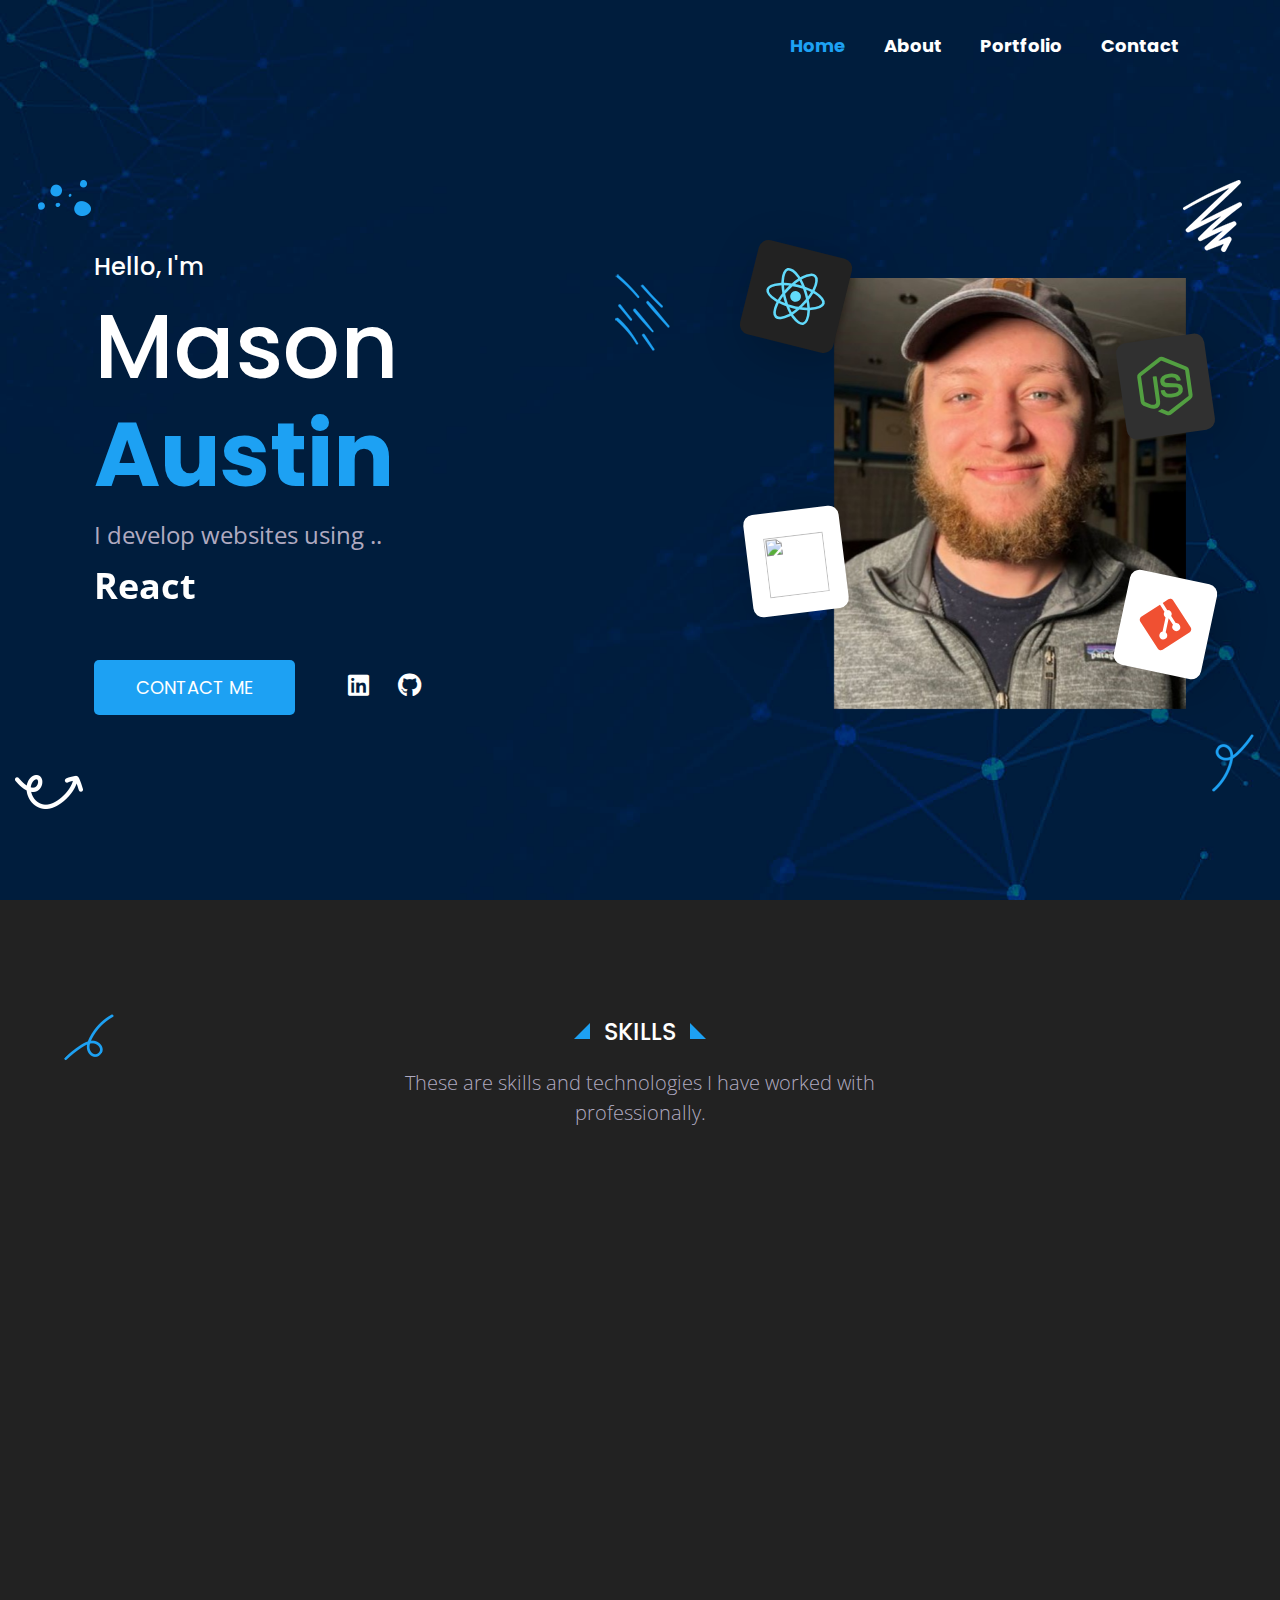
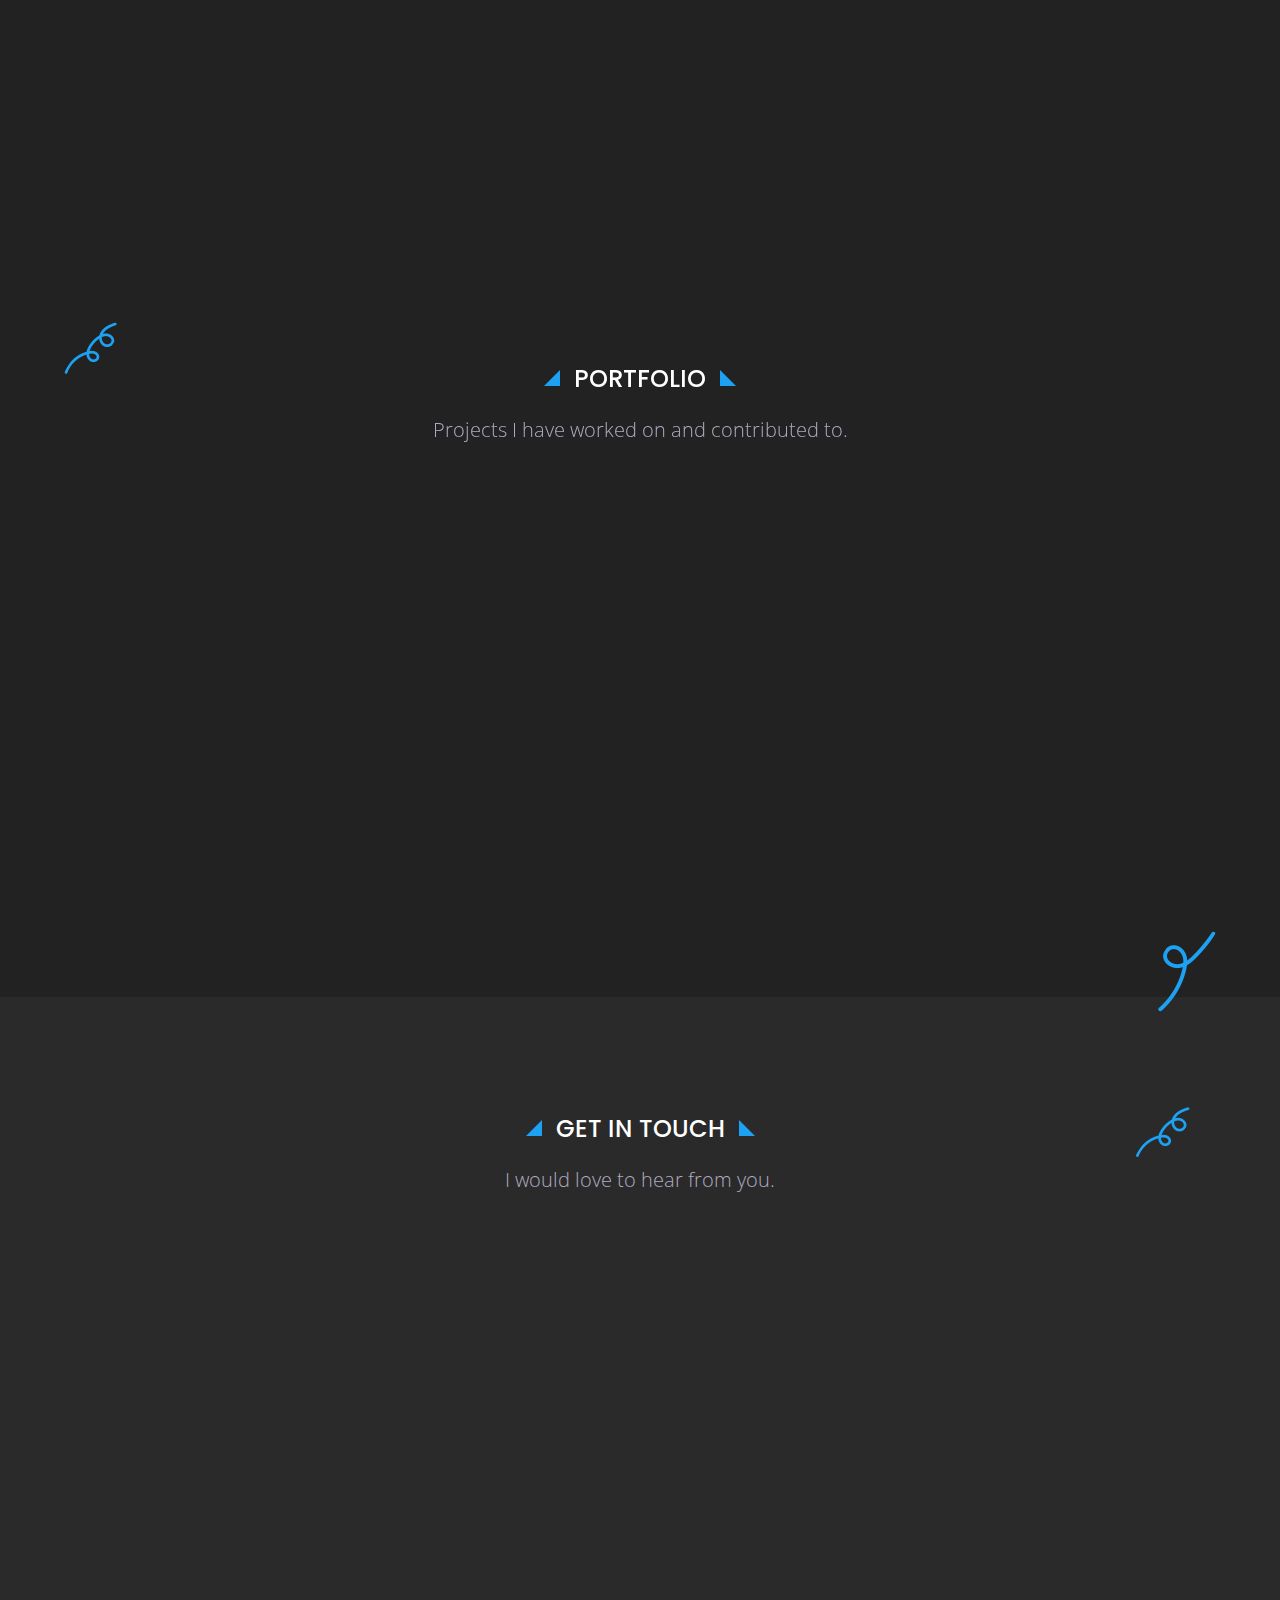
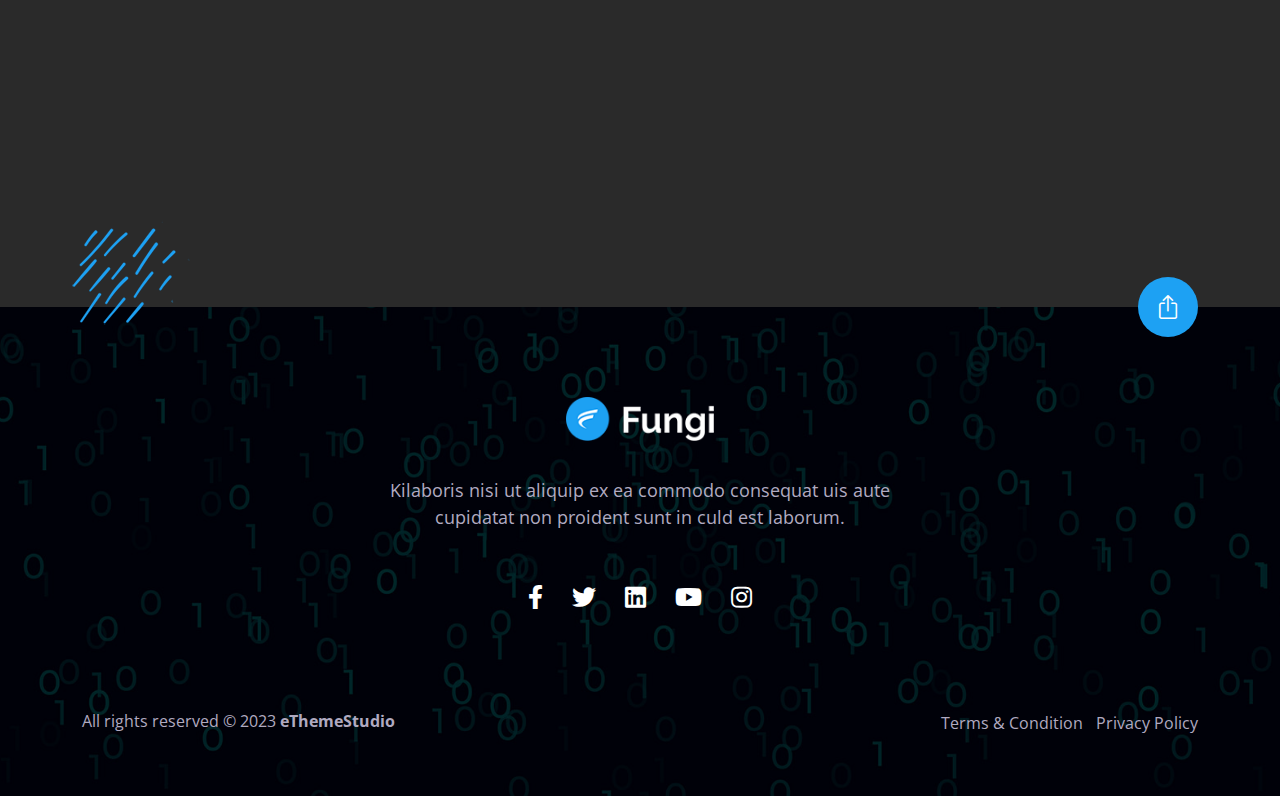
==== commit 2d6f3a99: "add photos" ====
--- a/index.html
+++ b/index.html
@@ -125,7 +125,7 @@
                 </ul>
                 <img
                   class="img-fluid"
-                  src="image/hero_main_image.JPG"
+                  src="image/hero_main_image.jpg"
                   alt="hero main image"
                 />
               </div>
@@ -328,12 +328,12 @@
             >
               <img
                 class="about-img-1 img-fluid"
-                src="image/about-image-1.png"
+                src="image/about-image-1.jpg"
                 alt="about image"
               />
               <img
                 class="about-img-2 img-fluid"
-                src="image/about-image-2.png"
+                src="image/about-image-2.jpg"
                 alt="about image 2"
               />
             </div>
@@ -464,7 +464,7 @@
           <div class="col-lg-4 col-md-6 grid-item programming">
             <div class="box">
               <img
-                src="image/portfolio/portfolio-item-01.jpg"
+                src="image/portfolio/portfolio-item-01.png"
                 alt="portfolio image"
               />
               <div class="box-content">
@@ -504,7 +504,7 @@
                       <div class="row item-content">
                         <div class="col-xl-12">
                           <img
-                            src="image/portfolio/portfolio_large_1.jpg"
+                            src="image/portfolio/portfolio_large_1.gif"
                             alt="portfolio image"
                           />
                         </div>
@@ -552,7 +552,7 @@
           <div class="col-lg-4 col-md-6 grid-item development application">
             <div class="box">
               <img
-                src="image/portfolio/portfolio-item-02.jpg"
+                src="image/portfolio/portfolio-item-02.png"
                 alt="portfolio image"
               />
               <div class="box-content">
@@ -593,7 +593,7 @@
                       <div class="row item-content">
                         <div class="col-xl-12">
                           <img
-                            src="image/portfolio/portfolio_large_2.jpg"
+                            src="image/portfolio/portfolio_large_2.gif"
                             alt="portfolio image"
                           />
                         </div>
@@ -638,115 +638,6 @@
               </div>
             </div>
           </div>
-          <div
-            class="col-lg-4 col-md-6 grid-item application programming design"
-          >
-            <div class="box">
-              <img
-                src="image/portfolio/portfolio-item-03.jpg"
-                alt="portfolio image"
-              />
-              <div class="box-content">
-                <span class="category">Design</span>
-                <h3 class="title">When the musics over turn off the light</h3>
-              </div>
-              <div class="icon-box">
-                <a
-                  href="#"
-                  data-bs-toggle="modal"
-                  data-bs-target="#portfolioModal4"
-                  ><i class="bi bi-plus-lg"></i
-                ></a>
-              </div>
-
-              <!-- Modal -->
-              <div
-                class="modal fade"
-                id="portfolioModal4"
-                tabindex="-1"
-                aria-labelledby="portfolioModal4"
-                aria-hidden="true"
-              >
-                <div
-                  class="modal-dialog modal-dialog-scrollable modal-dialog-centered modal-xl"
-                >
-                  <div class="modal-content">
-                    <div class="modal-body">
-                      <button
-                        type="button"
-                        class="btn-close"
-                        data-bs-dismiss="modal"
-                        aria-label="Close"
-                      >
-                        <i class="bi bi-x"></i>
-                      </button>
-                      <div class="row item-content">
-                        <div class="col-xl-12">
-                          <img
-                            src="image/portfolio/portfolio_large_3.jpg"
-                            alt="portfolio image"
-                          />
-                        </div>
-                        <div class="col-xl-8">
-                          <div class="content-wrapper">
-                            <h2 class="item-title">
-                              Branding for ABC Corporation
-                            </h2>
-                            <p>
-                              Duis aute irure dolor in reprehenderit in
-                              voluptate velit esse cillum dolore eu fugiat nulla
-                              pariatur. Lorem ipsum dolor sit amet, consectetur
-                              adipisicing elit, sed do eiusmod tempor incididunt
-                              ut labore et dolore magna aliqua. Ut enim ad minim
-                              veniam, quis nostrud exercitation ullamco laboris
-                              nisi ut aliquip ex ea commodo consequat. Excepteur
-                              sint occaecat cupidatat non proident, sunt in
-                              culpa qui officia deserunt mollit anim id est
-                              laborum.
-                            </p>
-                            <p>
-                              Duis aute irure dolor in reprehenderit in
-                              voluptate velit esse cillum dolore eu fugiat nulla
-                              pariatur. Excepteur sint occaecat cupidatat non
-                              proident, sunt in culpa qui officia deserunt
-                              mollit anim id est laborum.
-                            </p>
-                          </div>
-                        </div>
-                        <div class="col-xl-4">
-                          <div class="meta-wrapper">
-                            <ul class="item-meta">
-                              <li>
-                                Project Type:
-                                <span class="meta-value">Graphic Design</span>
-                              </li>
-                              <li>
-                                Client:
-                                <span class="meta-value">Juwel Khan</span>
-                              </li>
-                              <li>
-                                Duration:
-                                <span class="meta-value">2 Weeks</span>
-                              </li>
-                              <li>
-                                Task:
-                                <span class="meta-value">UI/UX, Frontend</span>
-                              </li>
-                              <li>
-                                Budget: <span class="meta-value">$2000</span>
-                              </li>
-                            </ul>
-                          </div>
-                          <!-- .meta-wrapper -->
-                        </div>
-                      </div>
-                      <!-- .row -->
-                    </div>
-                  </div>
-                </div>
-              </div>
-            </div>
-          </div>
         </div>
         <!-- .row -->
       </div>
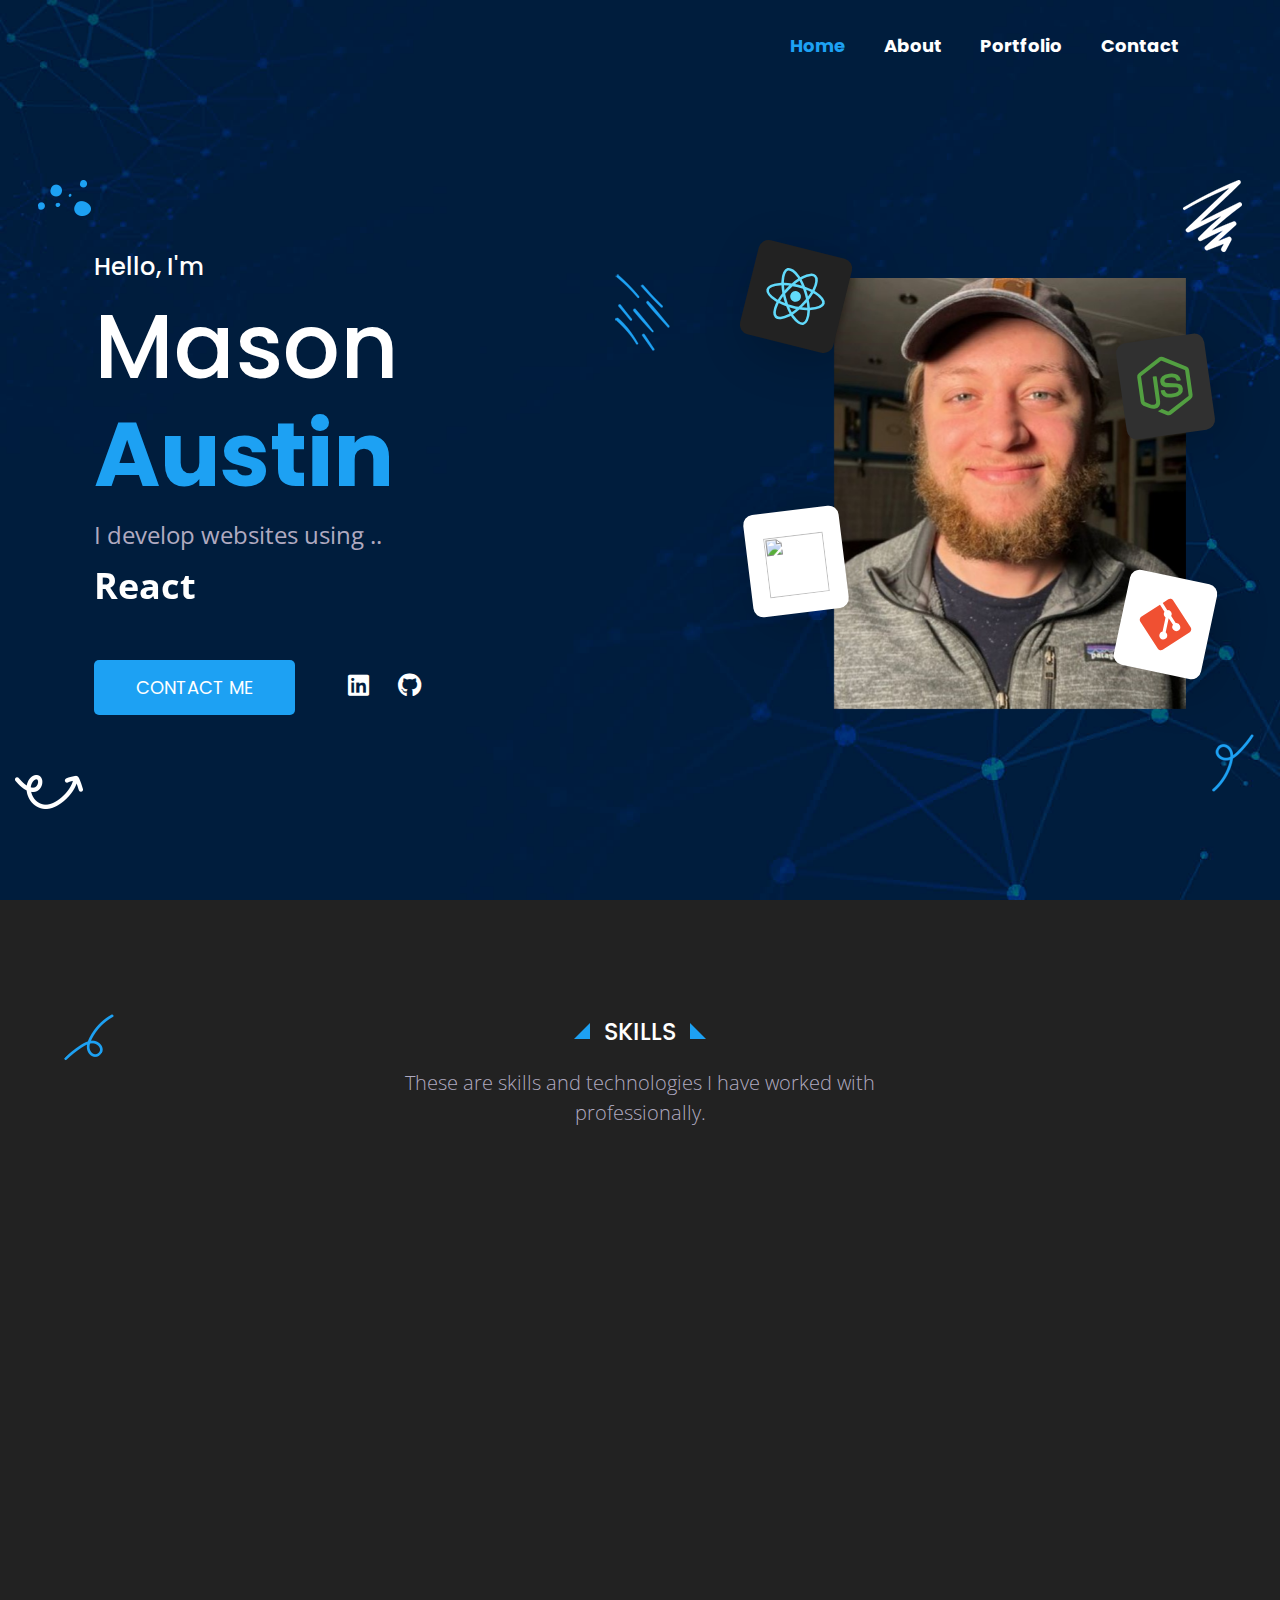
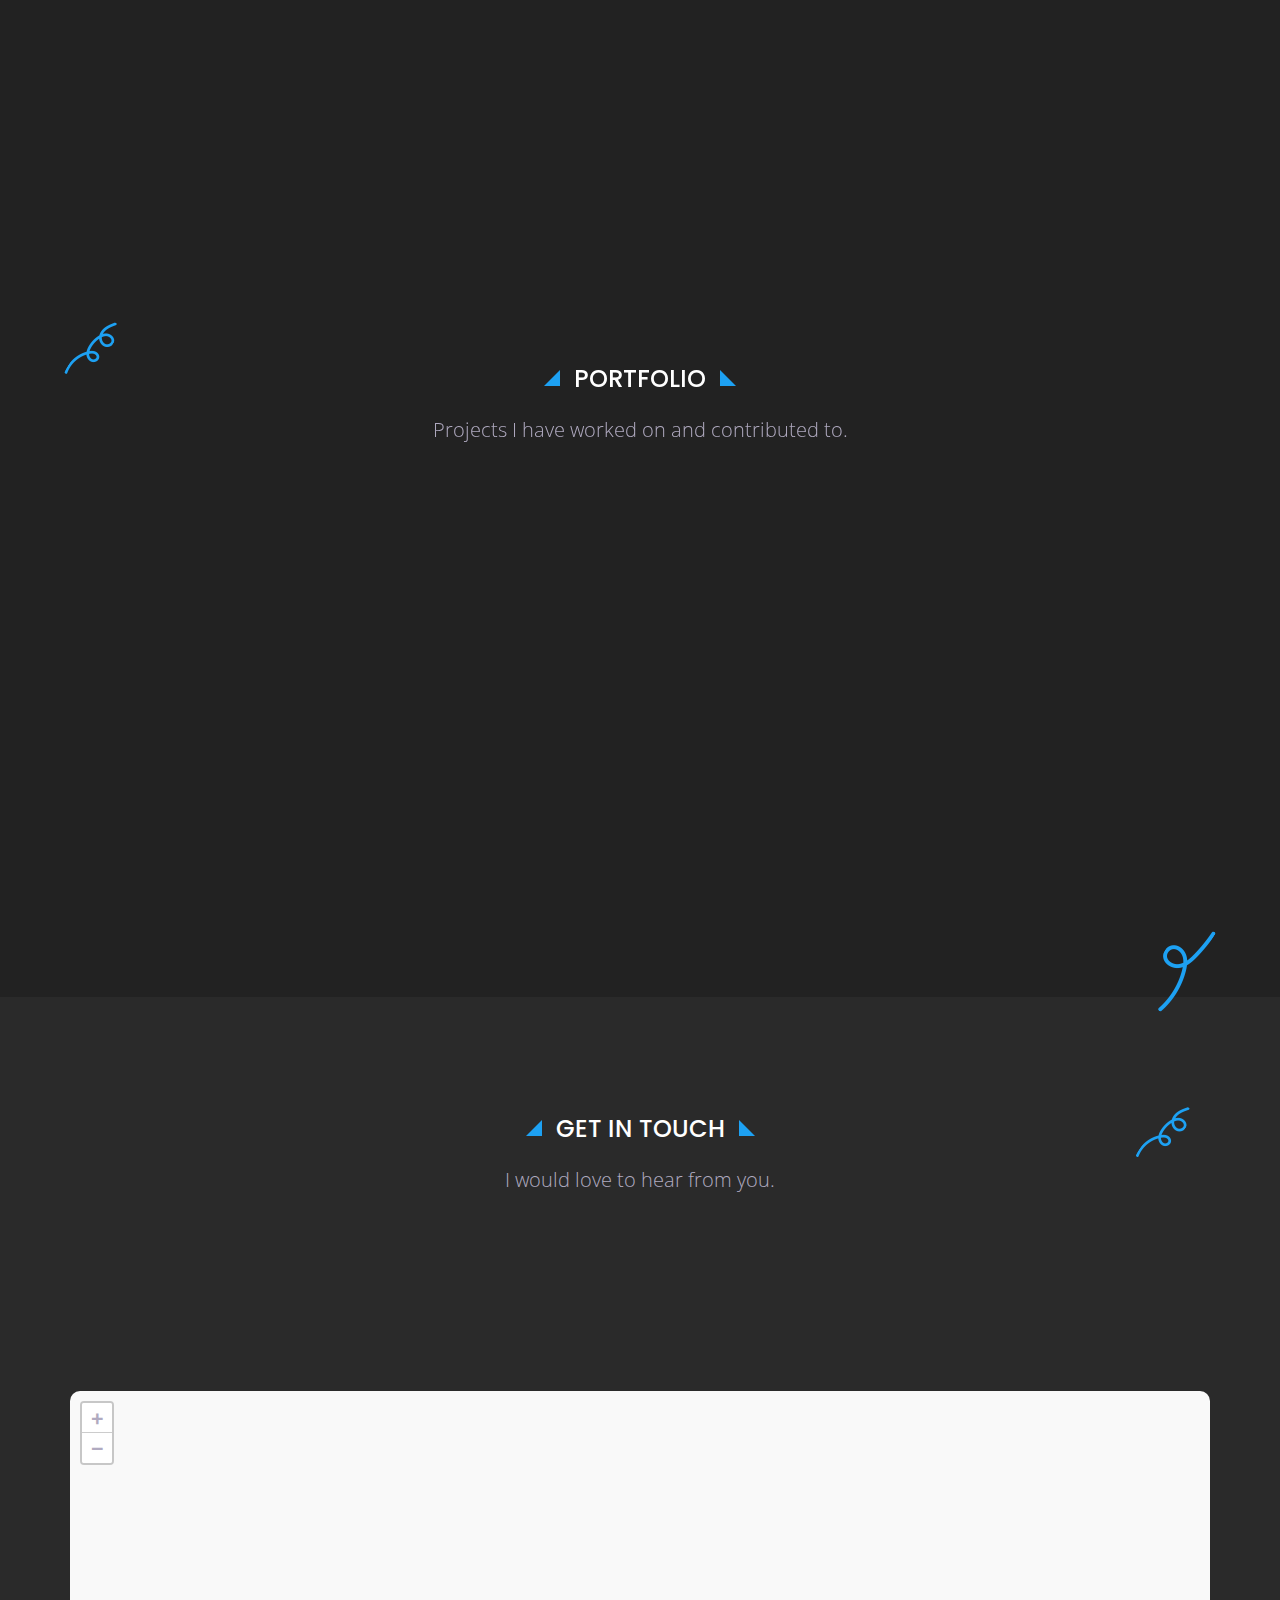
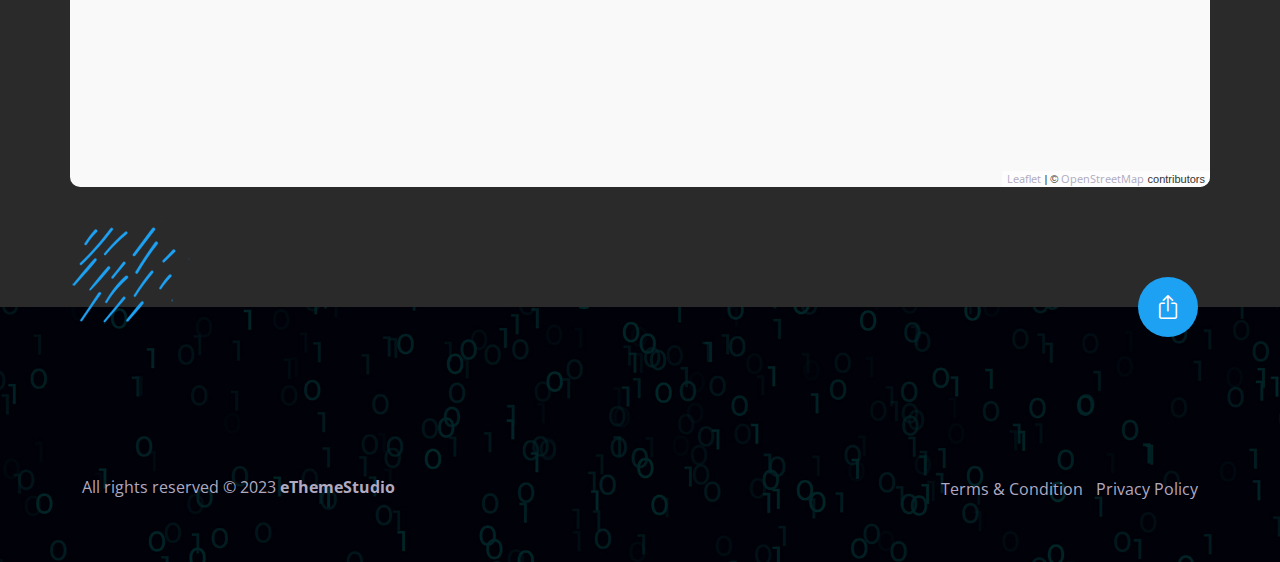
==== commit 78589477: "remove broken form and add resume download" ====
--- a/index.html
+++ b/index.html
@@ -36,6 +36,17 @@
     <link rel="stylesheet" type="text/css" href="css/style.css" />
 
     <title>Mason Austin</title>
+
+    <!-- Google Analytics -->
+    <!-- Google tag (gtag.js) -->
+    <script async src="https://www.googletagmanager.com/gtag/js?id=G-6N08NCCL7Z"></script>
+    <script>
+      window.dataLayer = window.dataLayer || [];
+      function gtag(){dataLayer.push(arguments);}
+      gtag('js', new Date());
+
+      gtag('config', 'G-6N08NCCL7Z');
+    </script>
   </head>
   <body
     data-bs-spy="scroll"
@@ -150,7 +161,7 @@
                 <span>Redux</span>
               </div>
               <div class="link-group">
-                <a class="btn-main" href="#">Contact Me</a>
+                <a class="btn-main" href="#contact-section">Contact Me</a>
                 <ul class="hero-social list-inline">
                   <li class="list-inline-item">
                     <a
@@ -417,7 +428,7 @@
               <!-- .col-md-6 -->
             </div>
             <!-- .personal-details -->
-            <a class="btn-main" href="#">Download Resume</a>
+            <a class="btn-main" target="_blank" href="resume/Mason Austin's Resume.pdf">Download Resume</a>
           </div>
         </div>
         <!-- .row -->
@@ -711,21 +722,21 @@
         <!-- .row -->
 
         <div class="row">
-          <div
+          <!-- <div
             class="col-lg-6"
             data-aos="fade-right"
             data-aos-duration="1000"
             data-aos-delay="600"
           >
-            <div class="map-wrapper" id="mapwrapper"></div>
-          </div>
-          <div
+        </div> -->
+        <div class="map-wrapper" id="mapwrapper"></div>
+          <!-- <div
             class="col-lg-6 form-block"
             data-aos="fade-right"
             data-aos-duration="1500"
             data-aos-delay="1100"
-          >
-            <h3>Write me a message</h3>
+          > -->
+            <!-- <h3>Write me a message</h3>
             <div class="form-message">
               <p></p>
             </div>
@@ -780,7 +791,7 @@
                   Send Message
                 </button>
               </div>
-            </form>
+            </form> -->
             <!-- .row -->
           </div>
         </div>
@@ -807,7 +818,7 @@
     <footer class="site-footer" id="site-footer">
       <div class="container">
         <div class="row align-items-center justify-content-center">
-          <div class="col-lg-6 text-center branding-block">
+          <!-- <div class="col-lg-6 text-center branding-block">
             <a class="footer-brand" href="#"
               ><img src="image/fungi_logo.png" alt="Pori logo"
             /></a>
@@ -832,7 +843,7 @@
                 <a href="#"><i class="fab fa-instagram"></i></a>
               </li>
             </ul>
-          </div>
+          </div> -->
         </div>
         <!-- .row -->
         <div class="back-to-top">
